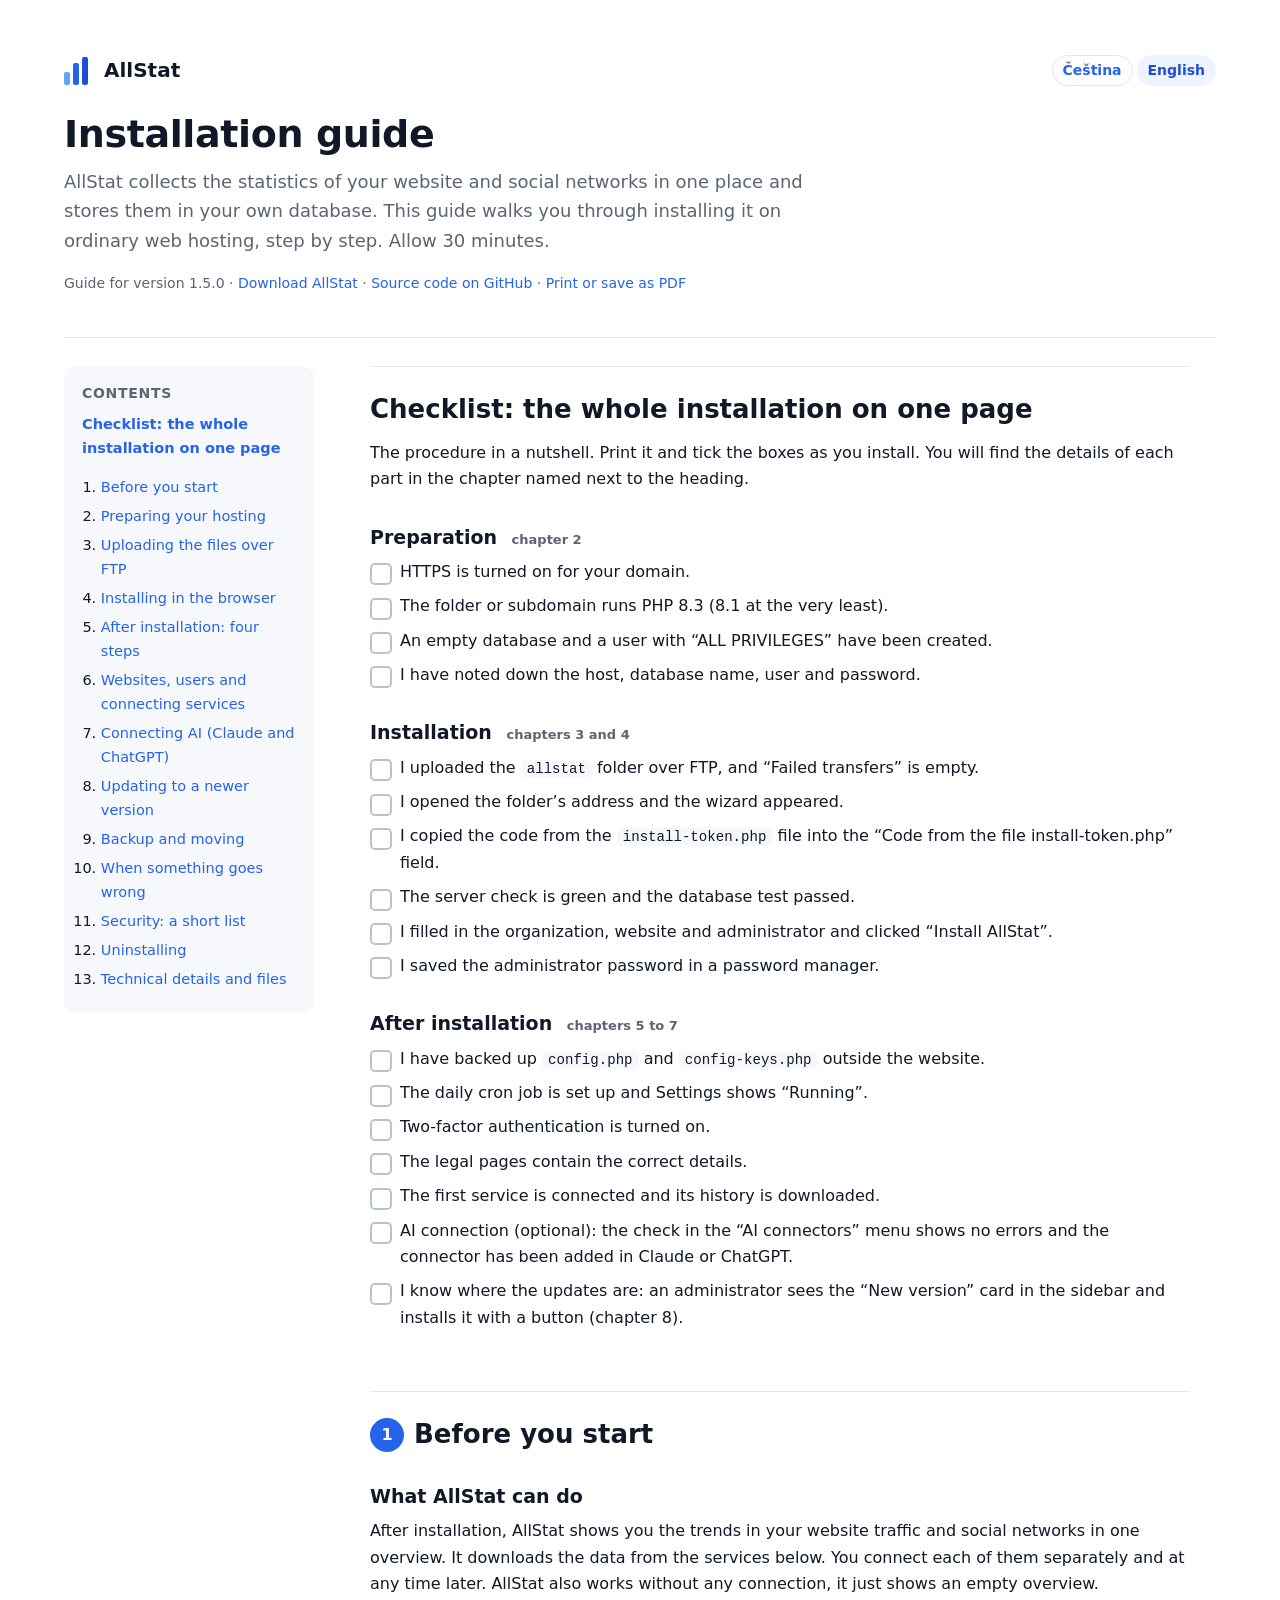
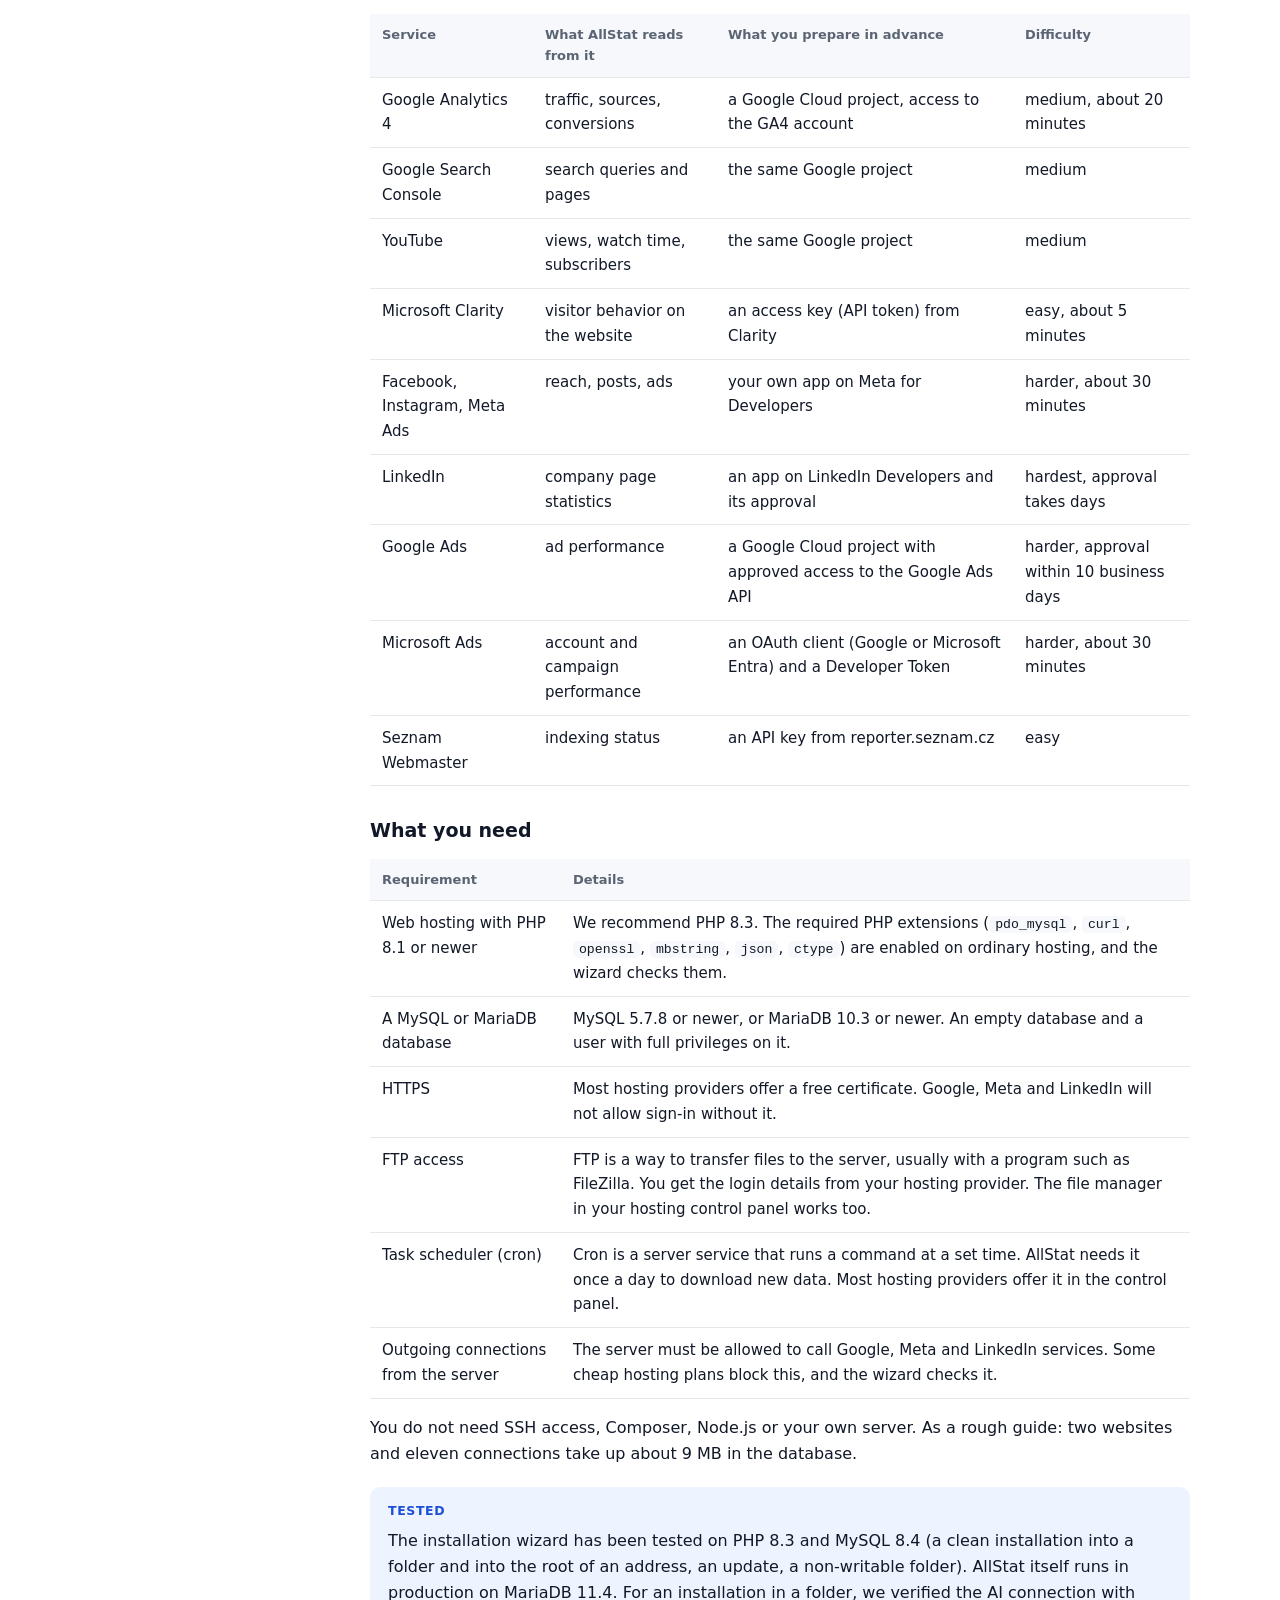
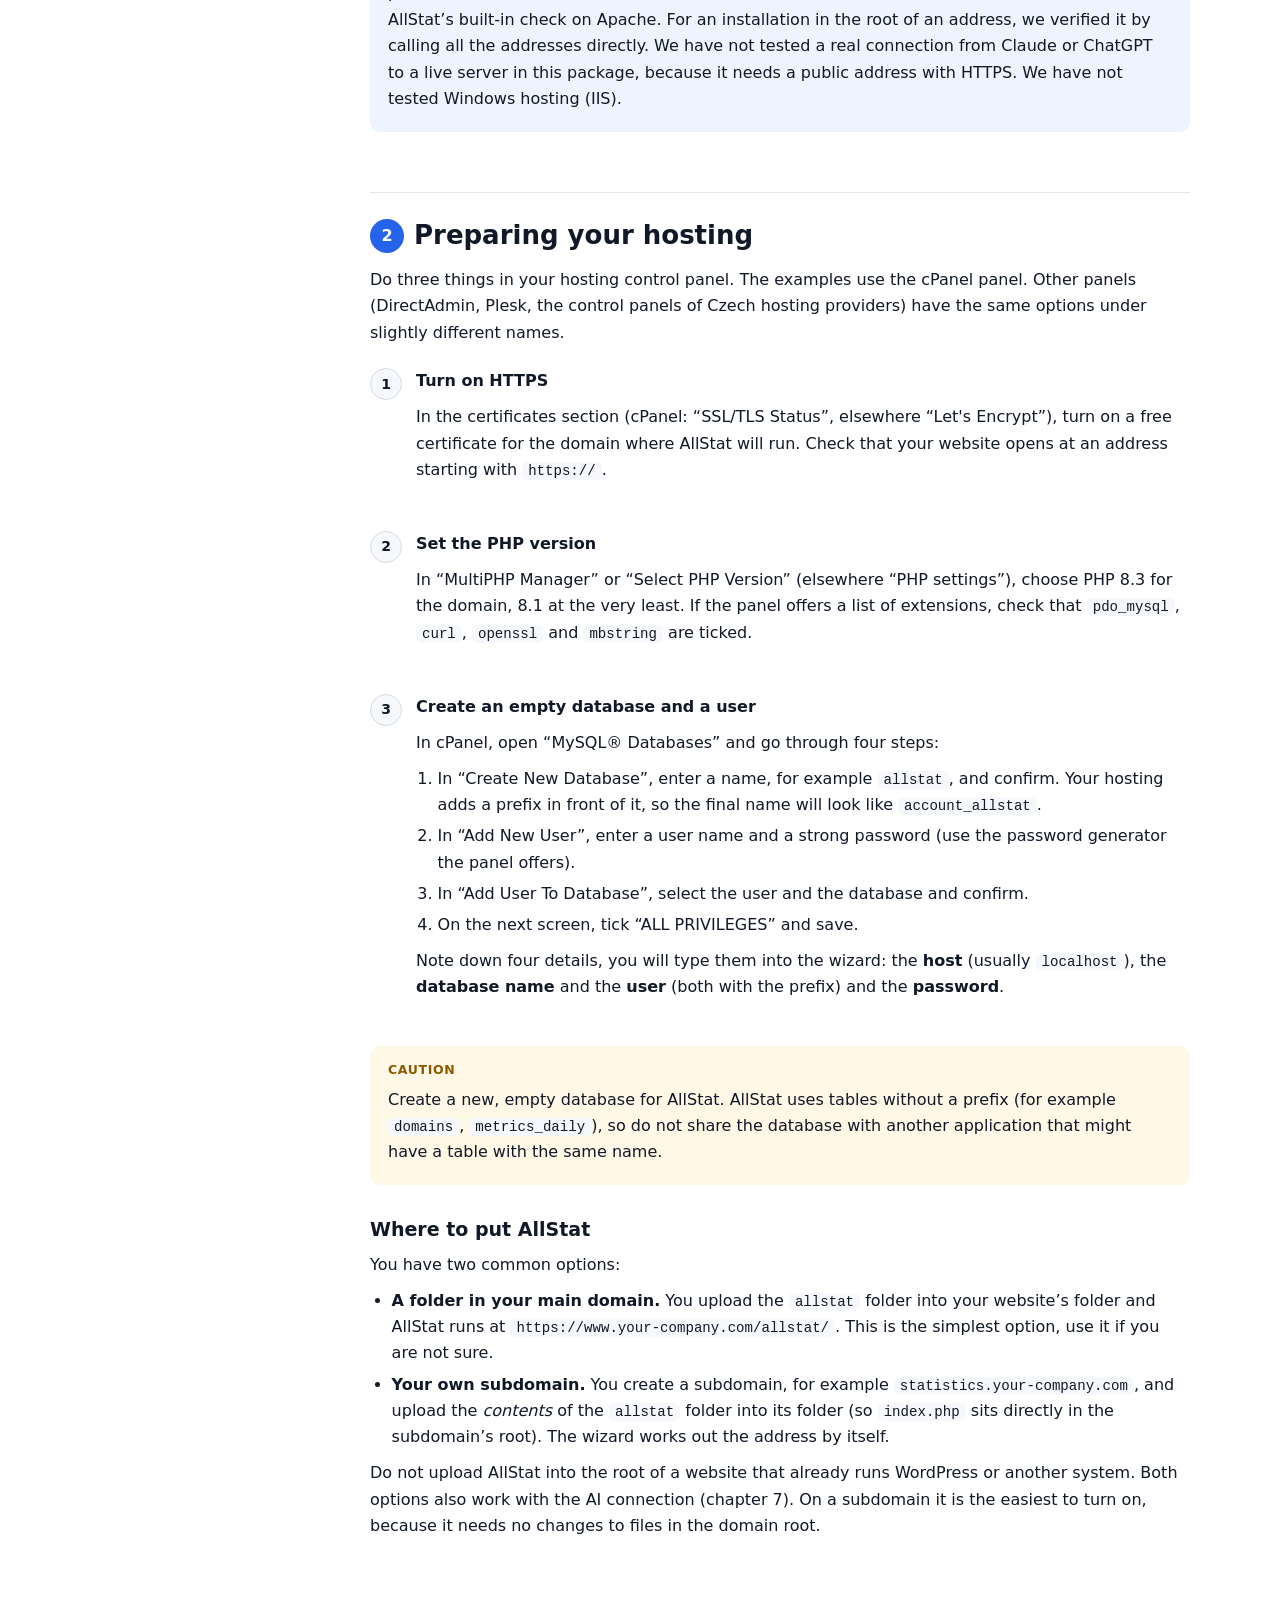
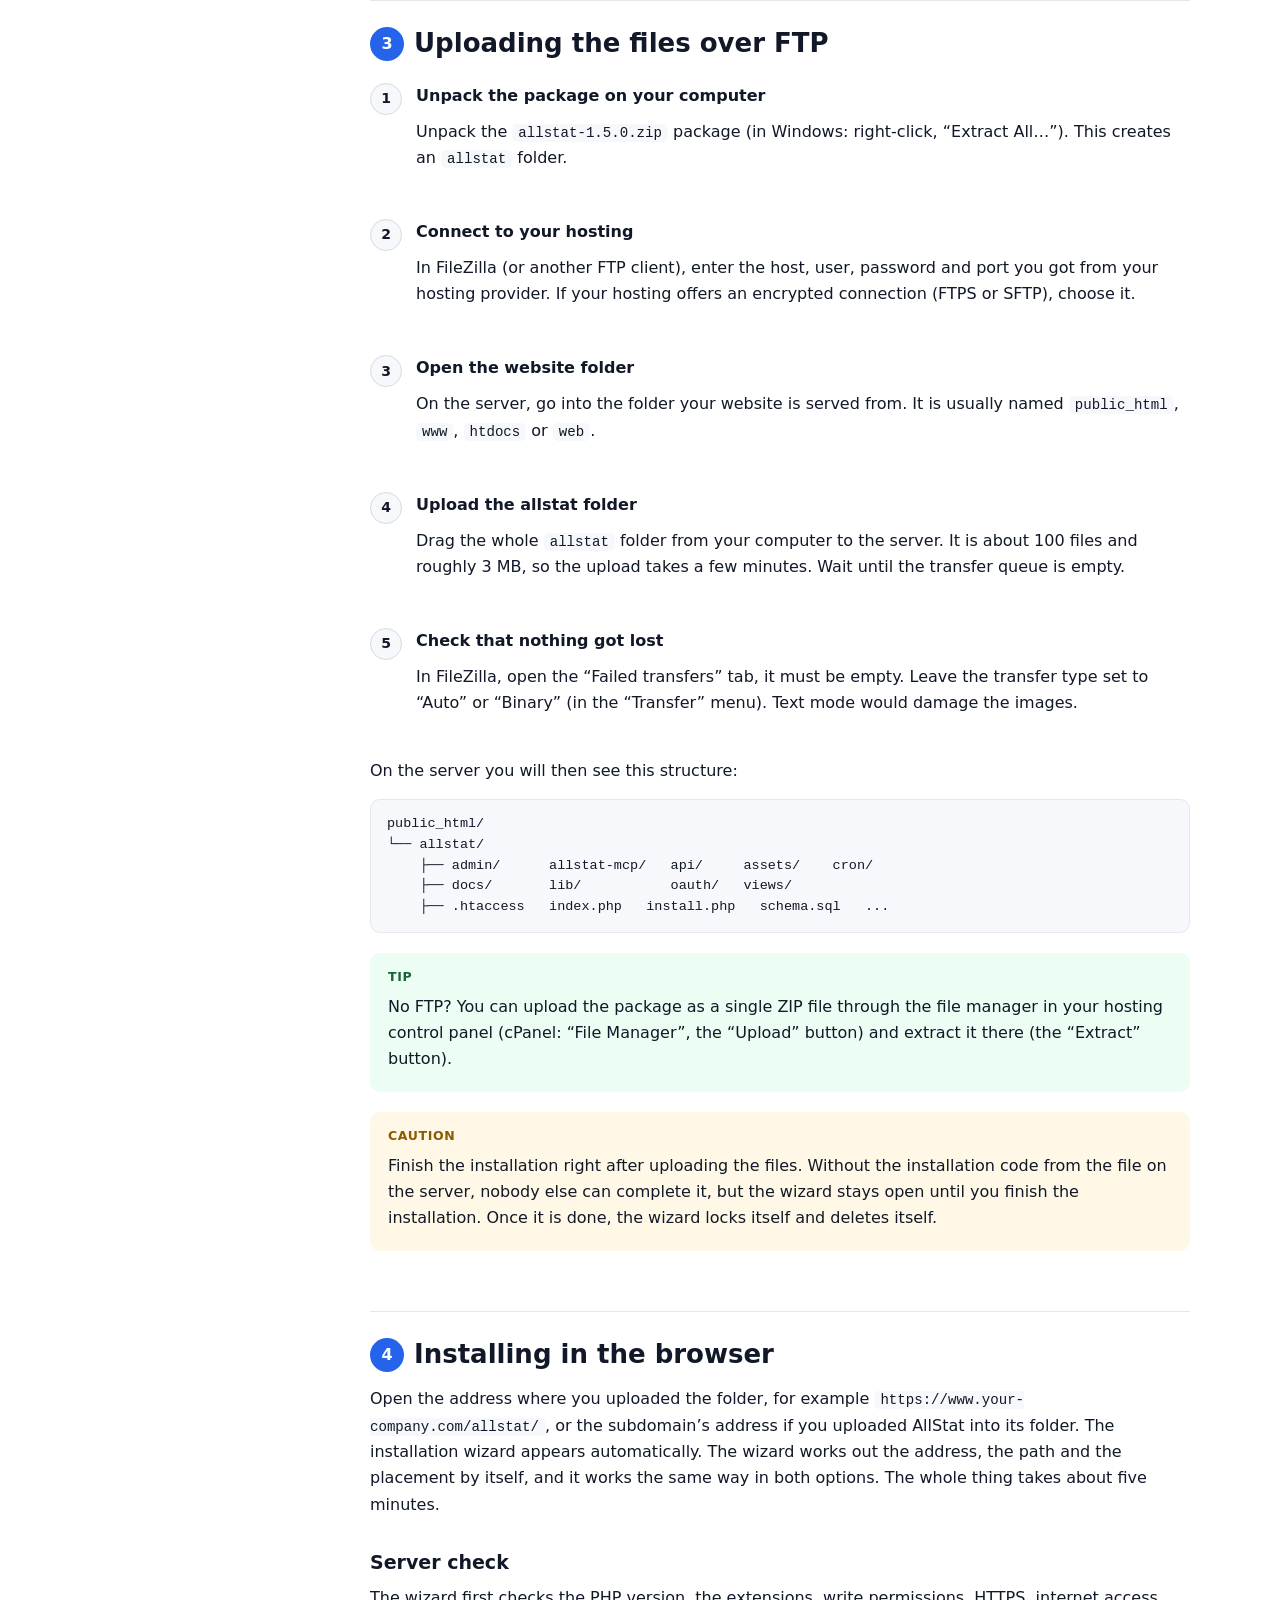
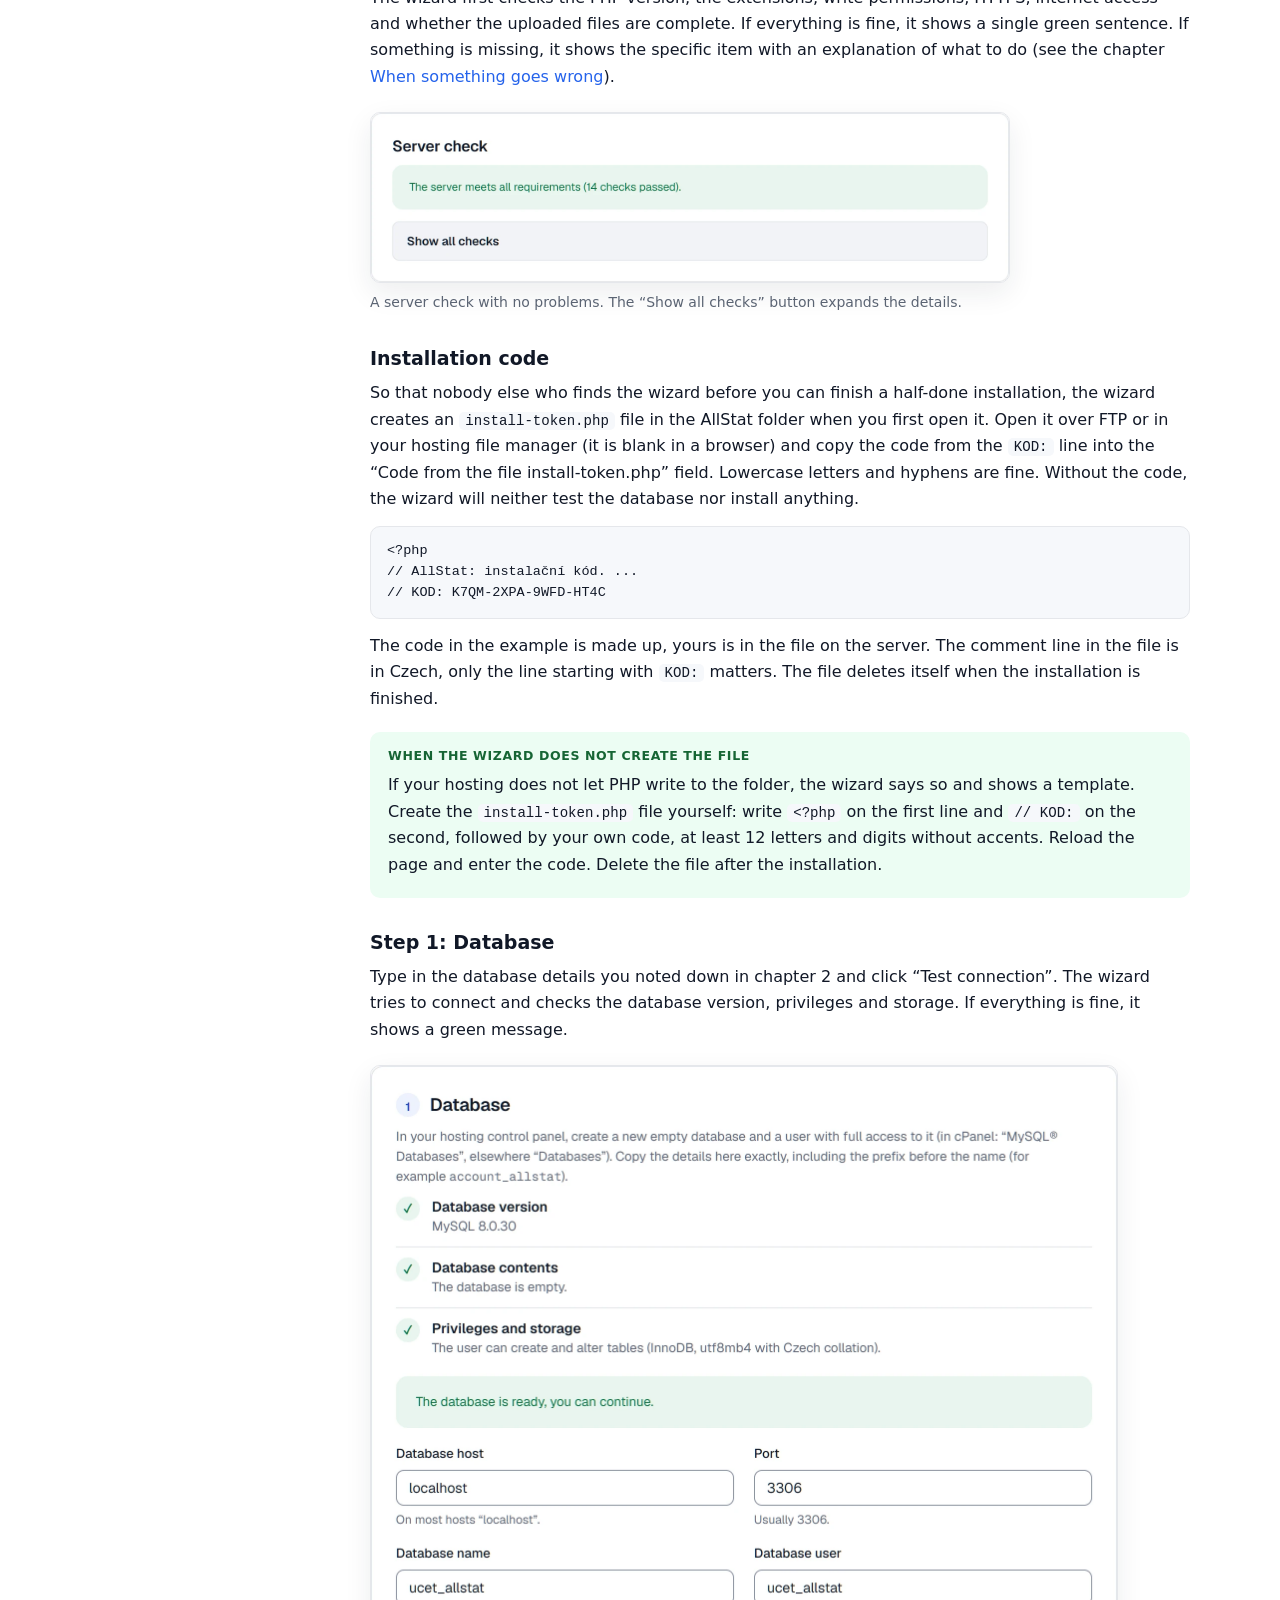
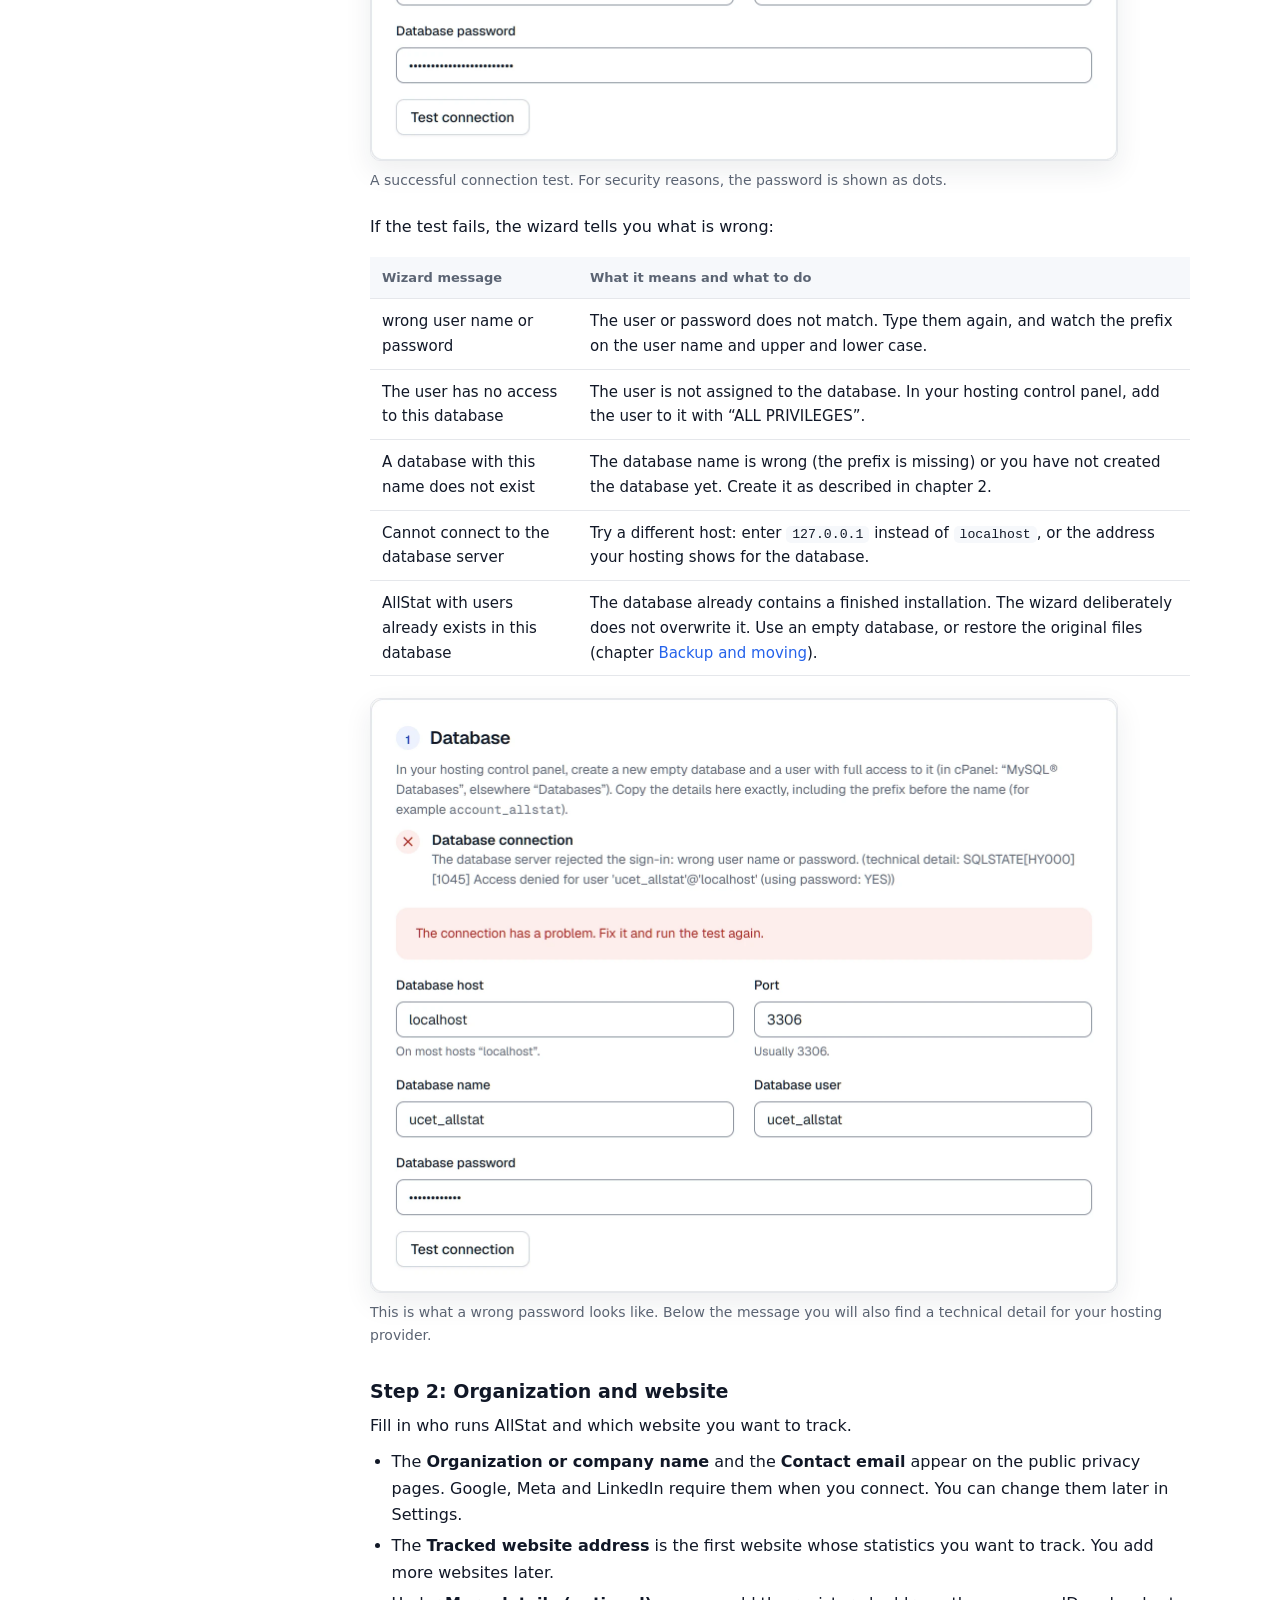
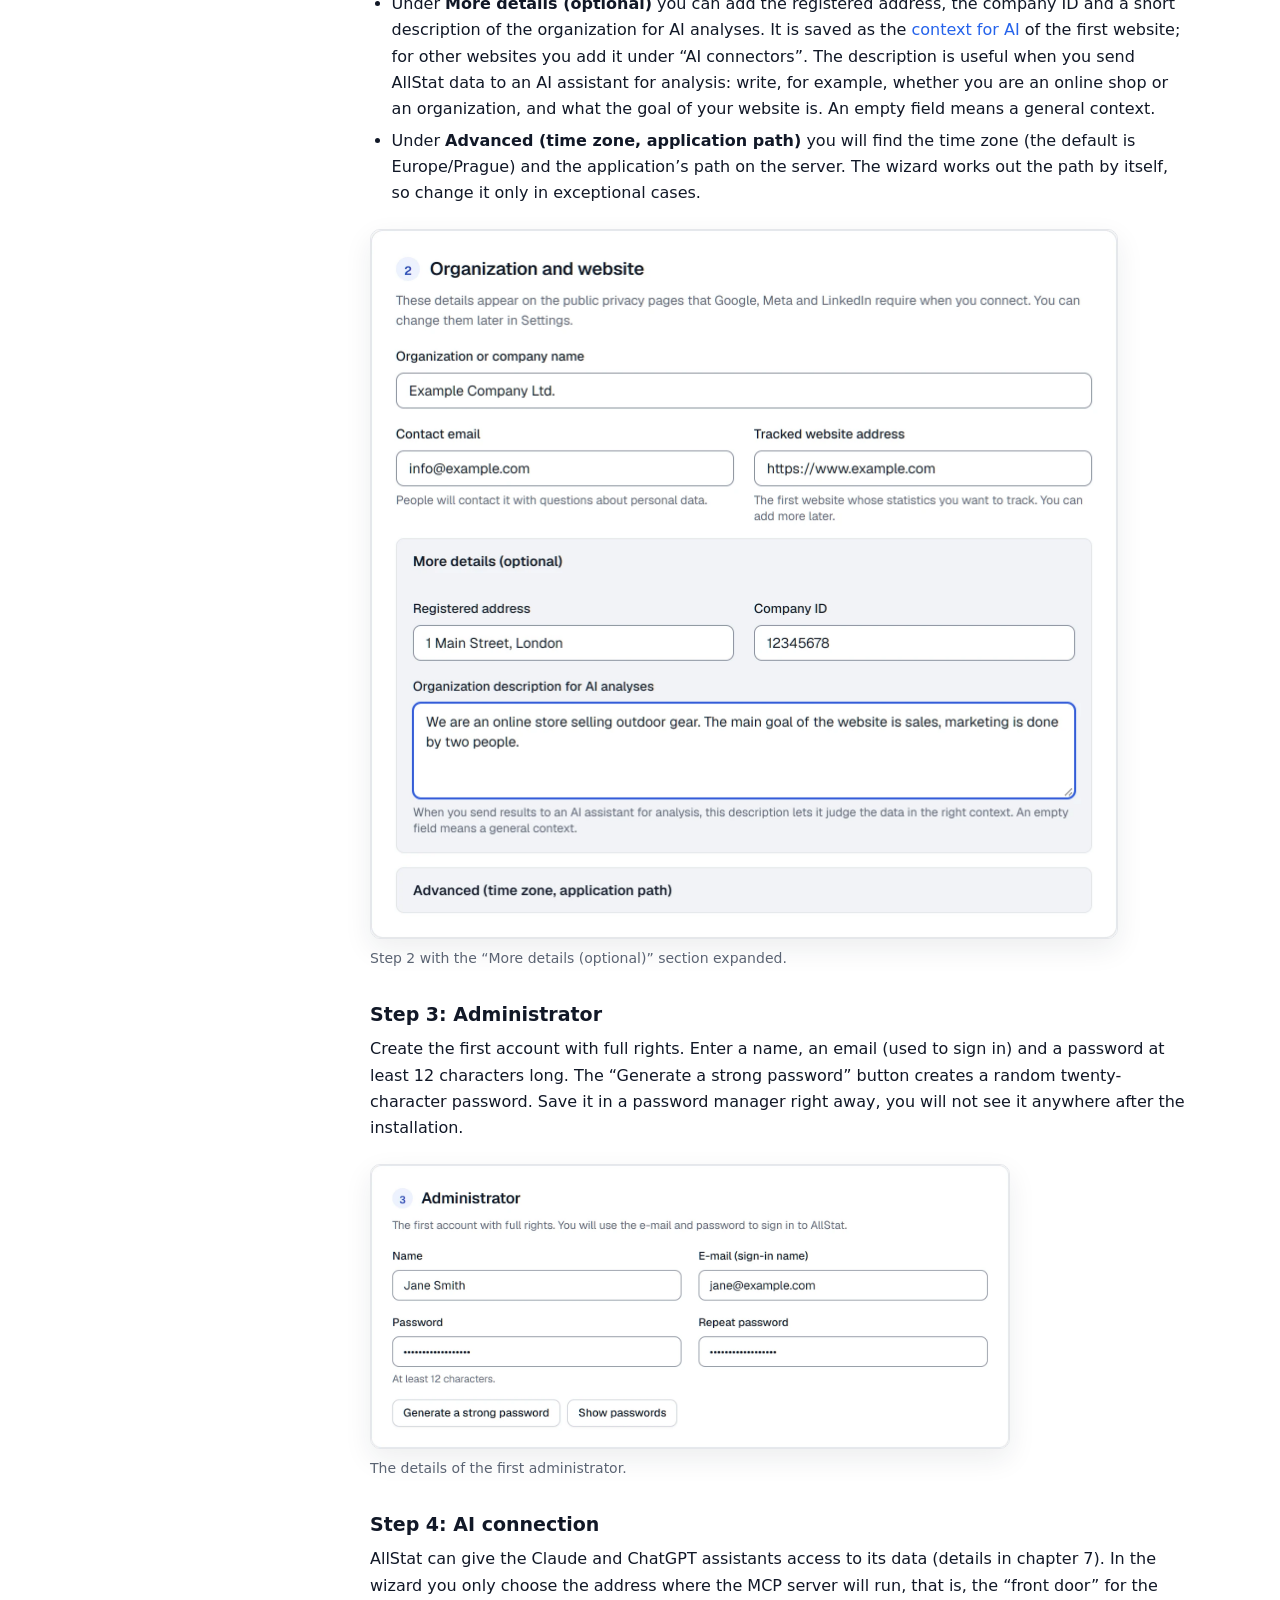
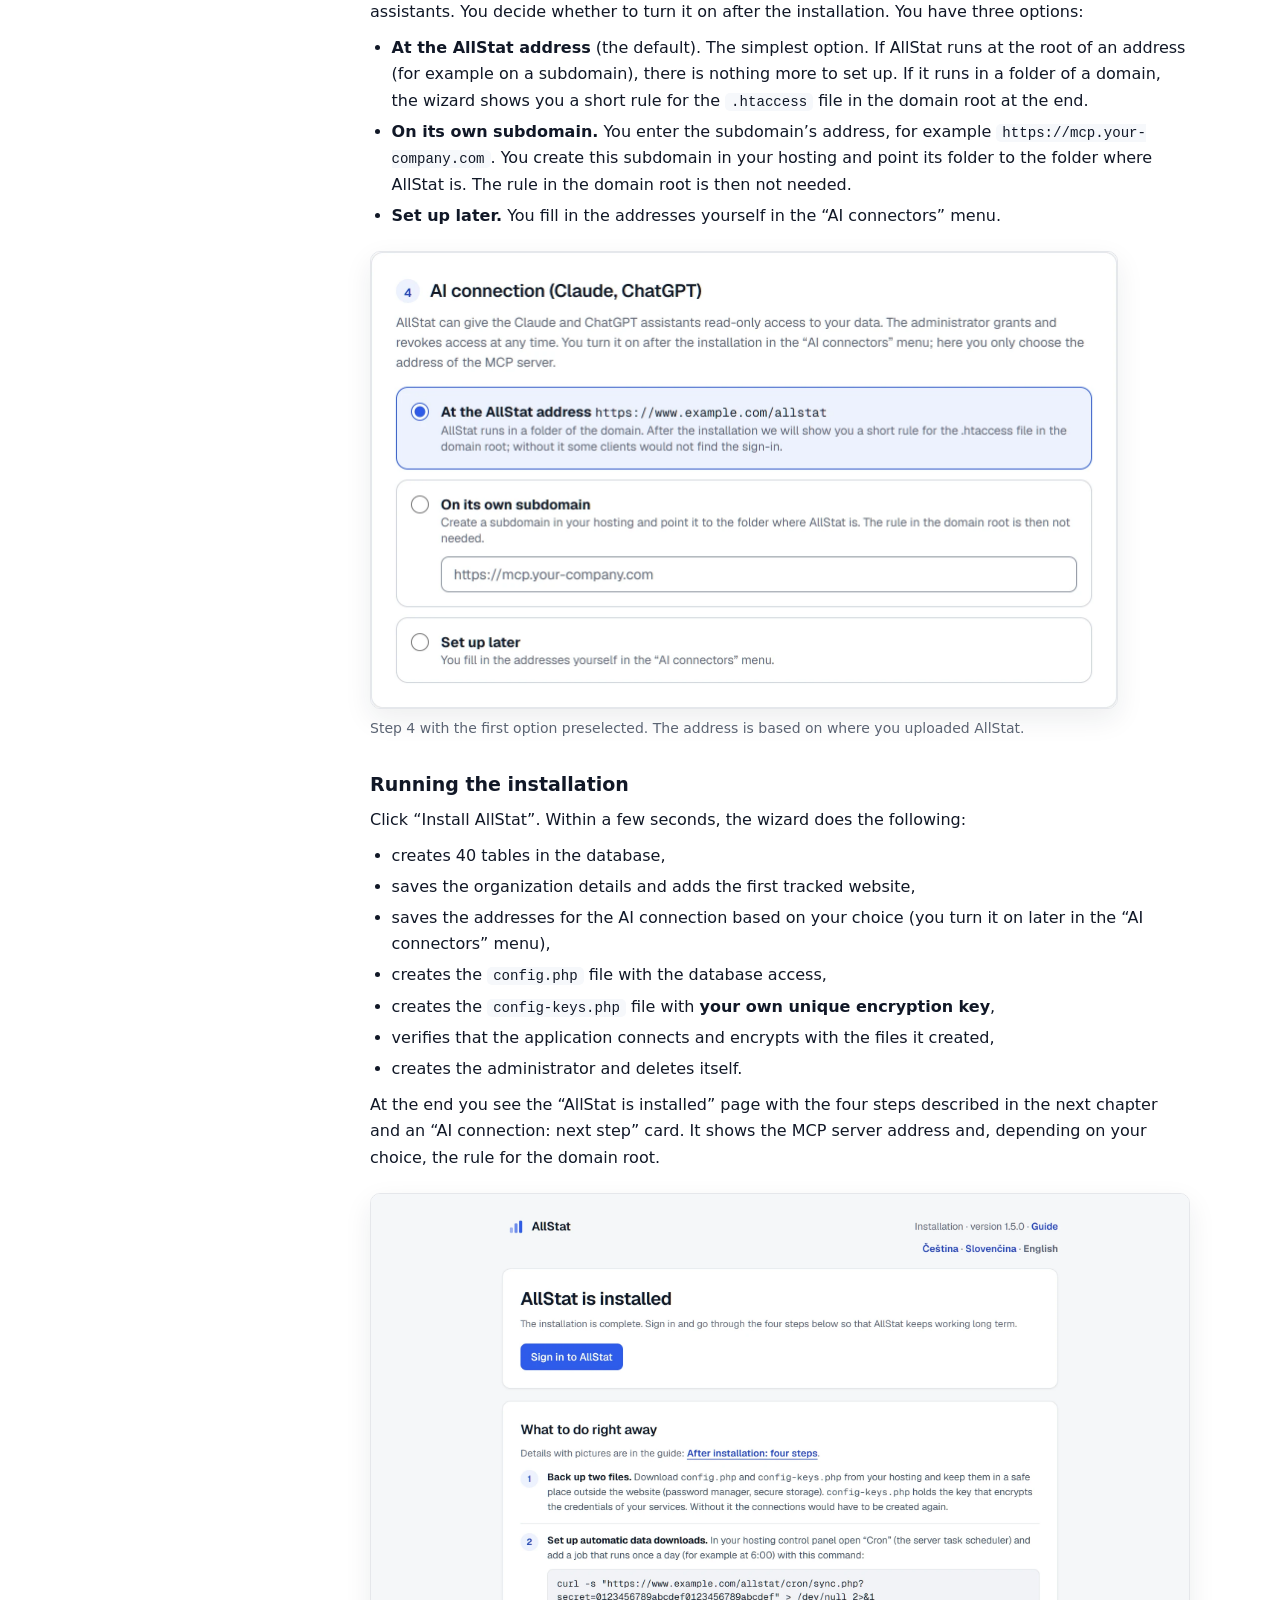
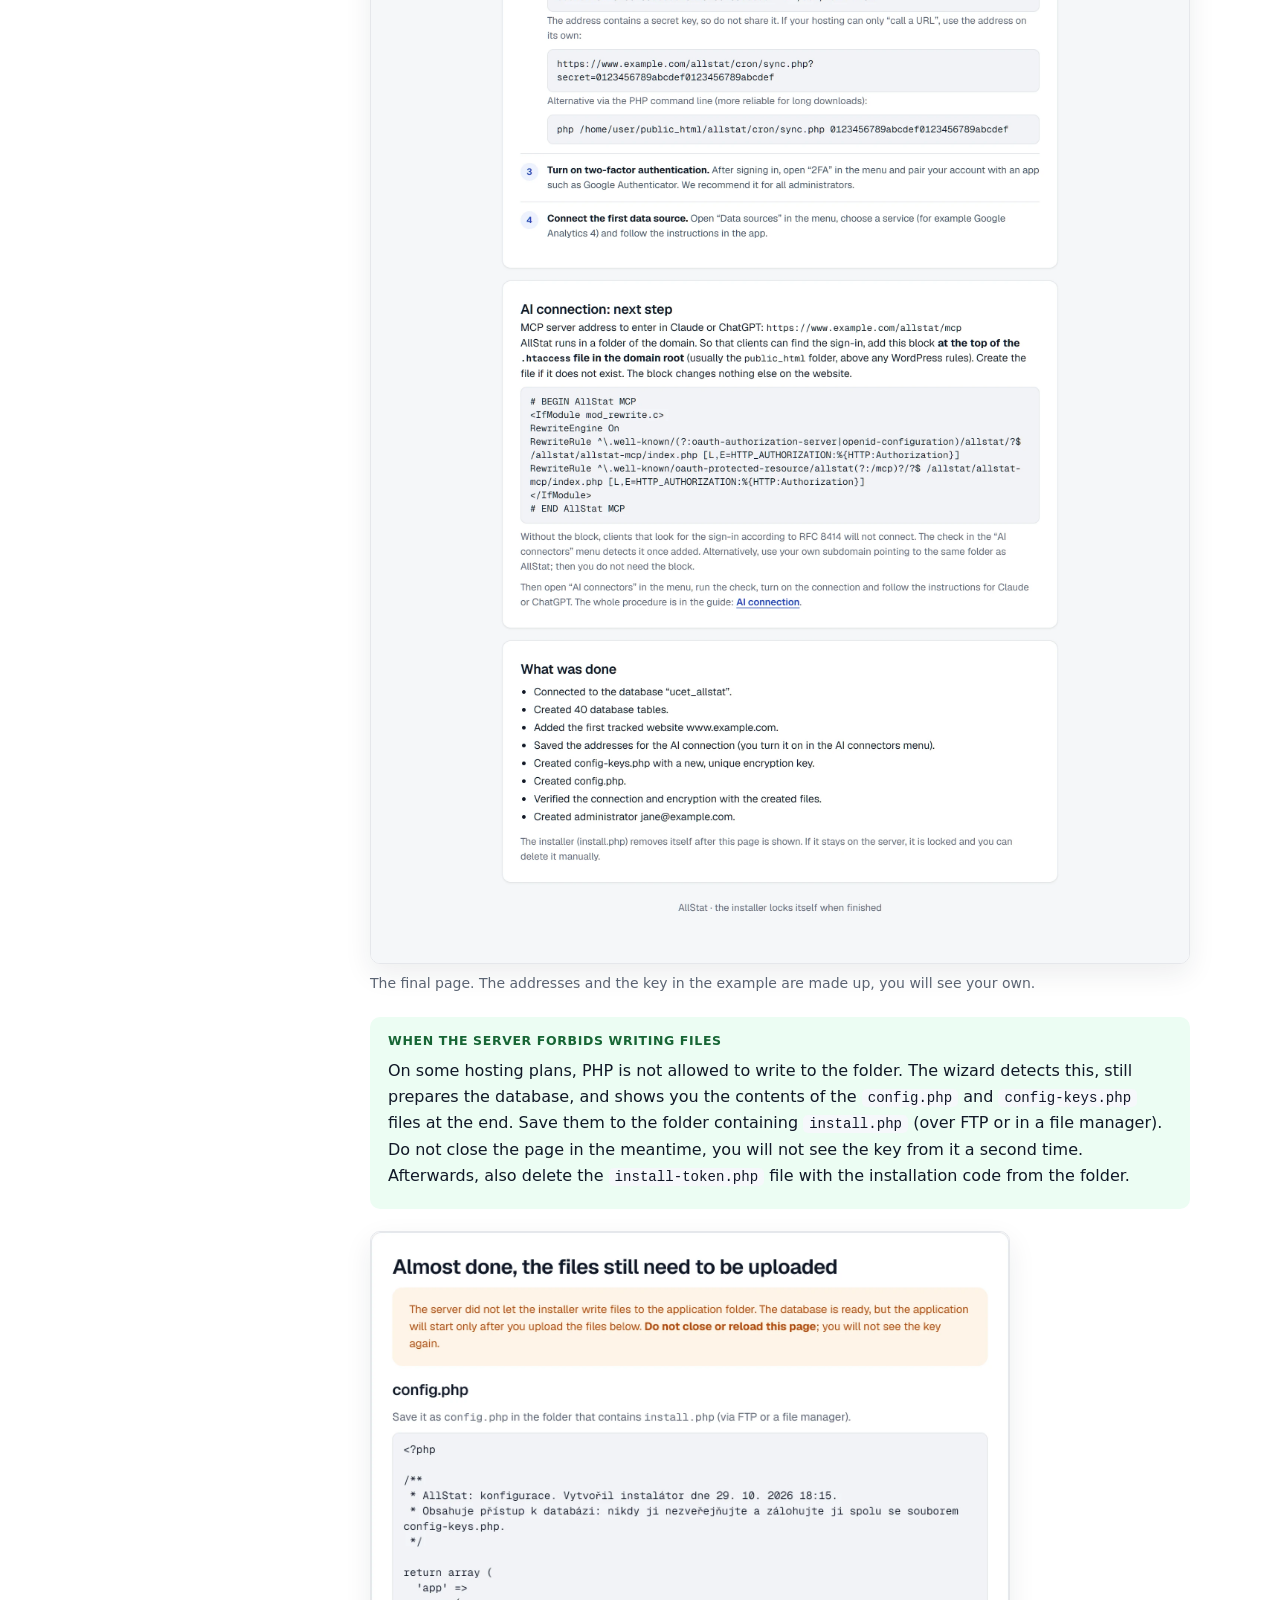
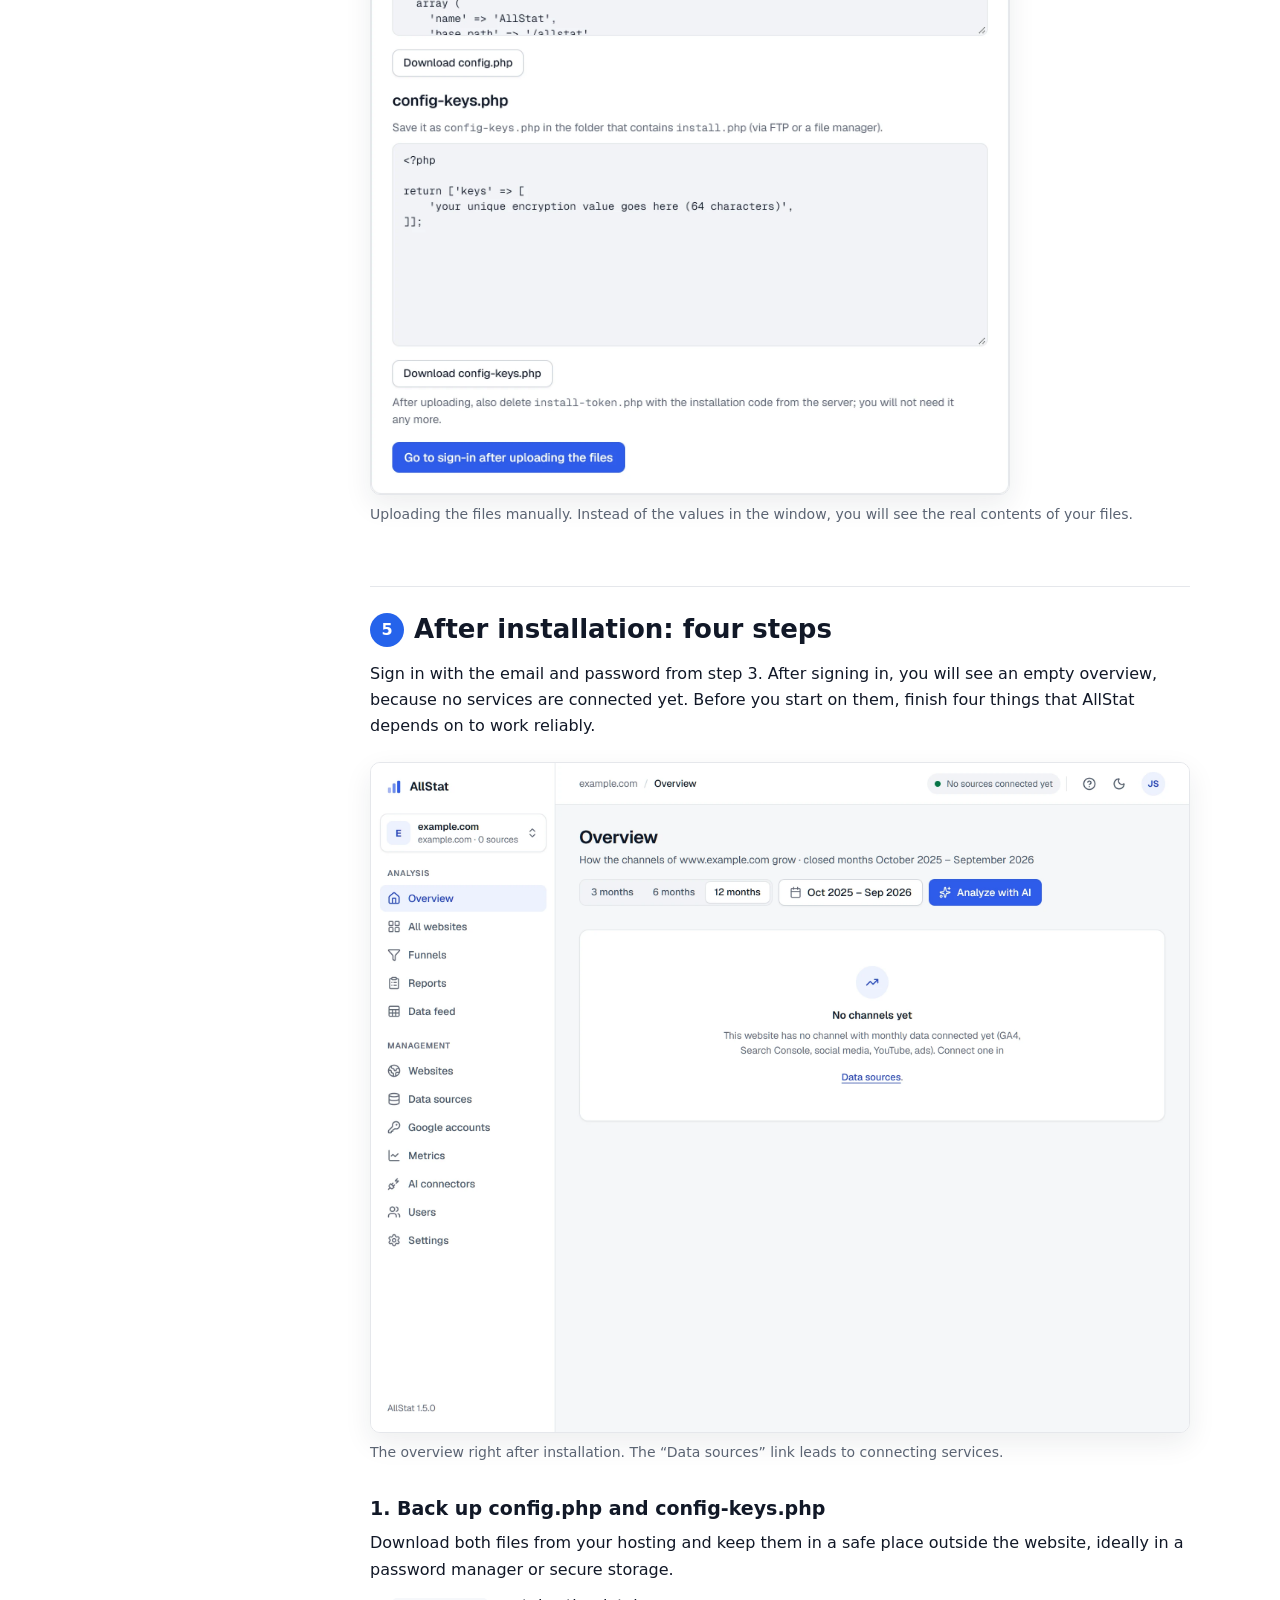
==== en/index.html @ a7ca896b "Nápověda 1.5.0: nové snímky obrazovky, Analyzovat s AI, Kontext pro AI u každého webu - Všech 22 sní" ====
<!doctype html>
<html lang="en">
<head>
<meta charset="utf-8">
<meta name="viewport" content="width=device-width, initial-scale=1">
<title>AllStat: installation guide</title>
<meta name="description" content="How to install AllStat on ordinary web hosting, connect your services, connect AI and update. Step by step, with screenshots.">
<link rel="canonical" href="https://ffscz.github.io/AllStat/en/">
<link rel="alternate" hreflang="cs" href="https://ffscz.github.io/AllStat/">
<link rel="alternate" hreflang="en" href="https://ffscz.github.io/AllStat/en/">
<link rel="alternate" hreflang="x-default" href="https://ffscz.github.io/AllStat/en/">
<meta property="og:title" content="AllStat: installation guide">
<meta property="og:description" content="Installing on web hosting, connecting services, connecting AI and updating, step by step.">
<meta property="og:type" content="website">
<meta property="og:url" content="https://ffscz.github.io/AllStat/en/">
<meta property="og:site_name" content="AllStat">
<meta property="og:locale" content="en_US">
<meta property="og:image" content="https://ffscz.github.io/AllStat/en/og.png">
<meta property="og:image:width" content="1280">
<meta property="og:image:height" content="640">
<meta property="og:image:alt" content="AllStat: website and social media statistics in one place, in your own database">
<meta name="twitter:card" content="summary_large_image">
<link rel="icon" href="data:image/svg+xml,%3Csvg xmlns='http://www.w3.org/2000/svg' viewBox='0 0 32 32'%3E%3Crect x='4' y='15' width='7' height='13' rx='2' fill='%2360a5fa'/%3E%3Crect x='13' y='8' width='7' height='20' rx='2' fill='%232563eb'/%3E%3Crect x='22' y='3' width='7' height='25' rx='2' fill='%231d4ed8'/%3E%3C/svg%3E">
<style>
:root{color-scheme:light;--text:#111827;--muted:#5b6473;--line:#e5e7eb;--soft:#f6f8fb;--blue:#2563eb;--blue-d:#1d4ed8;--blue-soft:#eef4ff;--ok:#166534;--ok-bg:#ecfdf3;--warn:#8a5a00;--warn-bg:#fff8e6;--err:#b42318;--err-bg:#fef3f2}
*{box-sizing:border-box}
html{-webkit-text-size-adjust:100%}
body{margin:0;background:#fff;color:var(--text);font:16px/1.65 "Segoe UI",system-ui,-apple-system,Roboto,Arial,sans-serif}
.page{max-width:840px;margin:0 auto;padding:36px 24px 90px}
a{color:var(--blue);text-decoration:none}a:hover{text-decoration:underline}
.cover{padding:18px 0 34px;border-bottom:1px solid var(--line);margin-bottom:28px}
.lang{margin-left:auto;display:flex;gap:4px;font-size:14px;font-weight:600}.lang a,.lang span{padding:3px 10px;border:1px solid var(--line);border-radius:999px}.lang span{background:var(--blue-soft);border-color:var(--blue-soft);color:var(--blue-d)}.lang a:hover{text-decoration:none;border-color:var(--blue)}
.brand{display:flex;align-items:center;gap:12px;font-weight:700;font-size:20px}
.bars{display:inline-flex;align-items:flex-end;gap:3px;width:28px;height:28px}
.bars i{display:block;width:6px;border-radius:2px;background:#2563eb}.bars i:nth-child(1){height:13px;background:#60a5fa}.bars i:nth-child(2){height:22px}.bars i:nth-child(3){height:28px;background:#1d4ed8}
h1{font-size:38px;line-height:1.15;margin:26px 0 10px;letter-spacing:-.01em}
.lead{font-size:18px;color:var(--muted);max-width:44em;margin:0}
.meta{margin-top:16px;color:var(--muted);font-size:14px}
h2{font-size:26px;line-height:1.25;margin:60px 0 14px;padding-top:26px;border-top:1px solid var(--line);scroll-margin-top:16px}
h2 .n{display:inline-grid;place-items:center;min-width:34px;height:34px;padding:0 6px;border-radius:17px;background:var(--blue);color:#fff;font-size:16px;font-weight:700;margin-right:10px;vertical-align:3px}
h3{font-size:19px;line-height:1.3;margin:32px 0 8px}
h3[id],h4[id]{scroll-margin-top:16px}
h4{font-size:16px;margin:22px 0 4px}
p{margin:.6em 0}
ul,ol{padding-left:1.35em;margin:.6em 0}li{margin:.3em 0}
.toc{background:var(--soft);border-radius:12px;padding:18px 22px;margin:0 0 8px}
.toc h2{all:unset;display:block;font-size:14px;font-weight:700;letter-spacing:.05em;text-transform:uppercase;color:var(--muted);margin-bottom:8px}
.toc-first{margin:0 0 10px;font-weight:600}
.toc ol{columns:2;column-gap:32px;margin:0;padding-left:1.3em}.toc li{break-inside:avoid;margin:.25em 0}
.callout{border-radius:10px;padding:14px 18px;margin:20px 0;break-inside:avoid}
.callout .label{display:block;font-size:12.5px;font-weight:700;letter-spacing:.05em;text-transform:uppercase;margin-bottom:3px}
.callout p{margin:.35em 0}
.tip{background:var(--ok-bg)}.tip .label{color:var(--ok)}
.warn{background:var(--warn-bg)}.warn .label{color:var(--warn)}
.info{background:var(--blue-soft)}.info .label{color:var(--blue-d)}
.err{background:var(--err-bg)}.err .label{color:var(--err)}
ol.steps{list-style:none;padding:0;margin:16px 0;counter-reset:s}
ol.steps>li{counter-increment:s;position:relative;padding:0 0 16px 46px;margin:0}
ol.steps>li::before{content:counter(s);position:absolute;left:0;top:0;width:30px;height:30px;border-radius:50%;background:var(--soft);border:1px solid #d5dbe5;display:grid;place-items:center;font-weight:700;font-size:14px}
ol.steps>li>p:first-child{margin-top:0}
table{border-collapse:collapse;width:100%;margin:16px 0;font-size:15px;break-inside:auto}
th,td{padding:10px 12px;text-align:left;vertical-align:top;border-bottom:1px solid var(--line)}
th{background:var(--soft);color:var(--muted);font-size:13px;font-weight:700}
tr{break-inside:avoid}
figure{margin:22px 0;break-inside:avoid}
figure img{display:block;max-width:100%;height:auto;border:1px solid var(--line);border-radius:10px;box-shadow:0 10px 28px rgba(31,41,55,.08)}
figure.narrow img{max-width:min(640px,100%)}
figcaption{font-size:14px;color:var(--muted);margin-top:8px}
code{font-family:ui-monospace,SFMono-Regular,Menlo,Consolas,monospace;font-size:.88em;background:var(--soft);padding:1px 6px;border-radius:5px;word-break:break-word}
pre{background:var(--soft);border:1px solid var(--line);border-radius:10px;padding:14px 16px;overflow:auto;font-size:13.5px;line-height:1.55;margin:14px 0;break-inside:avoid}
pre code{background:none;padding:0;font-size:inherit}
.faq h3{margin-top:26px}
.faq h3+p{margin-top:.2em}
.small{font-size:14px;color:var(--muted)}
.check li{list-style:none;position:relative;padding-left:30px;margin:.5em 0}
.check{padding-left:0}
.check li::before{content:"";position:absolute;left:0;top:.28em;width:18px;height:18px;border:2px solid #b8c2d2;border-radius:5px;background:#fff}
.karta h3 .ref{font-size:13px;font-weight:600;color:var(--muted);margin-left:8px;white-space:nowrap}
figure a.zoom{display:block;cursor:zoom-in}
.print-btn{font:inherit;color:var(--blue);background:none;border:0;padding:0;cursor:pointer}.print-btn:hover{text-decoration:underline}
.toc a[aria-current]{color:var(--blue-d);font-weight:700}
@media (min-width:1200px){
  .page{max-width:1200px;display:grid;grid-template-columns:250px minmax(0,1fr);column-gap:56px;align-items:start}
  .cover,footer{grid-column:1/-1}
  .toc{grid-column:1;position:sticky;top:20px;max-height:calc(100vh - 40px);overflow:auto;margin:0;padding:16px 18px;font-size:14.5px}
  .toc ol{columns:1}.toc li{margin:.35em 0}
  main.content{grid-column:2;max-width:820px;min-width:0}
  main.content>.karta>h2:first-child,main.content>h2:first-child{margin-top:0}
}
footer{margin-top:64px;padding-top:16px;border-top:1px solid var(--line);color:var(--muted);font-size:13px}
@media (max-width:640px){h1{font-size:30px}.toc ol{columns:1}h2{font-size:22px}table{display:block;overflow-x:auto;-webkit-overflow-scrolling:touch}}
@media print{
  @page{size:A4;margin:16mm 15mm 18mm}
  html{font-size:13.2px}body{font-size:13.2px;line-height:1.55}
  .page{max-width:none;padding:0}
  h2{break-after:avoid;margin-top:34px;padding-top:16px}h2.pb{break-before:page;margin-top:0;border-top:0;padding-top:0}
  h3,h4{break-after:avoid}
  a{color:var(--text)}
  .cover{padding-top:0}
  figure img{box-shadow:none}
  pre{white-space:pre-wrap;overflow-wrap:anywhere;overflow:visible}
  .toc{break-inside:avoid}
  .page{display:block}.toc{position:static;max-height:none;overflow:visible}.no-print{display:none}.meta a::after{content:" (" attr(href) ")"}
  .karta{break-before:page;break-after:page}.karta h2{margin-top:0;border-top:0;padding-top:0}
  .karta h3 .ref{color:var(--muted)}
  footer{margin-top:30px}
}
</style>
</head>
<body>
<div class="page">

<header class="cover">
  <div class="brand"><span class="bars" aria-hidden="true"><i></i><i></i><i></i></span> AllStat<nav class="lang no-print" aria-label="Language"><a href="../" hreflang="cs" lang="cs">Čeština</a><span aria-current="page" lang="en">English</span></nav></div>
  <h1>Installation guide</h1>
  <p class="lead">AllStat collects the statistics of your website and social networks in one place and stores them in your own database. This guide walks you through installing it on ordinary web hosting, step by step. Allow 30 minutes.</p>
  <p class="meta">Guide for version 1.5.0 · <a href="https://github.com/ffscz/AllStat/releases/latest">Download AllStat</a> · <a href="https://github.com/ffscz/AllStat">Source code on GitHub</a><span class="no-print"> · <button type="button" class="print-btn" data-print>Print or save as PDF</button></span></p>
</header>

<nav class="toc" aria-label="Contents">
  <h2>Contents</h2>
  <p class="toc-first"><a href="#karta">Checklist: the whole installation on one page</a></p>
  <ol>
    <li><a href="#pred-zacatkem">Before you start</a></li>
    <li><a href="#hosting">Preparing your hosting</a></li>
    <li><a href="#ftp">Uploading the files over FTP</a></li>
    <li><a href="#pruvodce">Installing in the browser</a></li>
    <li><a href="#po-instalaci">After installation: four steps</a></li>
    <li><a href="#napojeni">Websites, users and connecting services</a></li>
    <li><a href="#ai">Connecting AI (Claude and ChatGPT)</a></li>
    <li><a href="#aktualizace">Updating to a newer version</a></li>
    <li><a href="#zaloha">Backup and moving</a></li>
    <li><a href="#problemy">When something goes wrong</a></li>
    <li><a href="#bezpecnost">Security: a short list</a></li>
    <li><a href="#odinstalace">Uninstalling</a></li>
    <li><a href="#technicke">Technical details and files</a></li>
  </ol>
</nav>

<main class="content">
<section class="karta" id="karta">
<h2>Checklist: the whole installation on one page</h2>
<p>The procedure in a nutshell. Print it and tick the boxes as you install. You will find the details of each part in the chapter named next to the heading.</p>
<h3>Preparation <a class="ref" href="#hosting">chapter 2</a></h3>
<ul class="check">
  <li>HTTPS is turned on for your domain.</li>
  <li>The folder or subdomain runs PHP 8.3 (8.1 at the very least).</li>
  <li>An empty database and a user with “ALL PRIVILEGES” have been created.</li>
  <li>I have noted down the host, database name, user and password.</li>
</ul>
<h3>Installation <a class="ref" href="#ftp">chapters 3 and 4</a></h3>
<ul class="check">
  <li>I uploaded the <code>allstat</code> folder over FTP, and “Failed transfers” is empty.</li>
  <li>I opened the folder’s address and the wizard appeared.</li>
  <li>I copied the code from the <code>install-token.php</code> file into the “Code from the file install-token.php” field.</li>
  <li>The server check is green and the database test passed.</li>
  <li>I filled in the organization, website and administrator and clicked “Install AllStat”.</li>
  <li>I saved the administrator password in a password manager.</li>
</ul>
<h3>After installation <a class="ref" href="#po-instalaci">chapters 5 to 7</a></h3>
<ul class="check">
  <li>I have backed up <code>config.php</code> and <code>config-keys.php</code> outside the website.</li>
  <li>The daily cron job is set up and Settings shows “Running”.</li>
  <li>Two-factor authentication is turned on.</li>
  <li>The legal pages contain the correct details.</li>
  <li>The first service is connected and its history is downloaded.</li>
  <li>AI connection (optional): the check in the “AI connectors” menu shows no errors and the connector has been added in Claude or ChatGPT.</li>
  <li>I know where the updates are: an administrator sees the “New version” card in the sidebar and installs it with a button (chapter 8).</li>
</ul>
</section>


<h2 id="pred-zacatkem"><span class="n">1</span>Before you start</h2>

<h3>What AllStat can do</h3>
<p>After installation, AllStat shows you the trends in your website traffic and social networks in one overview. It downloads the data from the services below. You connect each of them separately and at any time later. AllStat also works without any connection, it just shows an empty overview.</p>

<table>
  <thead><tr><th>Service</th><th>What AllStat reads from it</th><th>What you prepare in advance</th><th>Difficulty</th></tr></thead>
  <tbody>
    <tr><td>Google Analytics 4</td><td>traffic, sources, conversions</td><td>a Google Cloud project, access to the GA4 account</td><td>medium, about 20 minutes</td></tr>
    <tr><td>Google Search Console</td><td>search queries and pages</td><td>the same Google project</td><td>medium</td></tr>
    <tr><td>YouTube</td><td>views, watch time, subscribers</td><td>the same Google project</td><td>medium</td></tr>
    <tr><td>Microsoft Clarity</td><td>visitor behavior on the website</td><td>an access key (API token) from Clarity</td><td>easy, about 5 minutes</td></tr>
    <tr><td>Facebook, Instagram, Meta Ads</td><td>reach, posts, ads</td><td>your own app on Meta for Developers</td><td>harder, about 30 minutes</td></tr>
    <tr><td>LinkedIn</td><td>company page statistics</td><td>an app on LinkedIn Developers and its approval</td><td>hardest, approval takes days</td></tr>
    <tr><td>Google Ads</td><td>ad performance</td><td>a Google Cloud project with approved access to the Google Ads API</td><td>harder, approval within 10 business days</td></tr>
    <tr><td>Microsoft Ads</td><td>account and campaign performance</td><td>an OAuth client (Google or Microsoft Entra) and a Developer Token</td><td>harder, about 30 minutes</td></tr>
    <tr><td>Seznam Webmaster</td><td>indexing status</td><td>an API key from reporter.seznam.cz</td><td>easy</td></tr>
  </tbody>
</table>

<h3>What you need</h3>
<table>
  <thead><tr><th>Requirement</th><th>Details</th></tr></thead>
  <tbody>
    <tr><td>Web hosting with PHP 8.1 or newer</td><td>We recommend PHP 8.3. The required PHP extensions (<code>pdo_mysql</code>, <code>curl</code>, <code>openssl</code>, <code>mbstring</code>, <code>json</code>, <code>ctype</code>) are enabled on ordinary hosting, and the wizard checks them.</td></tr>
    <tr><td>A MySQL or MariaDB database</td><td>MySQL 5.7.8 or newer, or MariaDB 10.3 or newer. An empty database and a user with full privileges on it.</td></tr>
    <tr><td>HTTPS</td><td>Most hosting providers offer a free certificate. Google, Meta and LinkedIn will not allow sign-in without it.</td></tr>
    <tr><td>FTP access</td><td>FTP is a way to transfer files to the server, usually with a program such as FileZilla. You get the login details from your hosting provider. The file manager in your hosting control panel works too.</td></tr>
    <tr><td>Task scheduler (cron)</td><td>Cron is a server service that runs a command at a set time. AllStat needs it once a day to download new data. Most hosting providers offer it in the control panel.</td></tr>
    <tr><td>Outgoing connections from the server</td><td>The server must be allowed to call Google, Meta and LinkedIn services. Some cheap hosting plans block this, and the wizard checks it.</td></tr>
  </tbody>
</table>
<p>You do not need SSH access, Composer, Node.js or your own server. As a rough guide: two websites and eleven connections take up about 9 MB in the database.</p>

<div class="info callout"><span class="label">Tested</span>
<p>The installation wizard has been tested on PHP 8.3 and MySQL 8.4 (a clean installation into a folder and into the root of an address, an update, a non-writable folder). AllStat itself runs in production on MariaDB 11.4. For an installation in a folder, we verified the AI connection with AllStat’s built-in check on Apache. For an installation in the root of an address, we verified it by calling all the addresses directly. We have not tested a real connection from Claude or ChatGPT to a live server in this package, because it needs a public address with HTTPS. We have not tested Windows hosting (IIS).</p></div>


<h2 id="hosting"><span class="n">2</span>Preparing your hosting</h2>
<p>Do three things in your hosting control panel. The examples use the cPanel panel. Other panels (DirectAdmin, Plesk, the control panels of Czech hosting providers) have the same options under slightly different names.</p>

<ol class="steps">
  <li><h4>Turn on HTTPS</h4>
    <p>In the certificates section (cPanel: “SSL/TLS Status”, elsewhere “Let's Encrypt”), turn on a free certificate for the domain where AllStat will run. Check that your website opens at an address starting with <code>https://</code>.</p></li>
  <li><h4>Set the PHP version</h4>
    <p>In “MultiPHP Manager” or “Select PHP Version” (elsewhere “PHP settings”), choose PHP 8.3 for the domain, 8.1 at the very least. If the panel offers a list of extensions, check that <code>pdo_mysql</code>, <code>curl</code>, <code>openssl</code> and <code>mbstring</code> are ticked.</p></li>
  <li><h4>Create an empty database and a user</h4>
    <p>In cPanel, open “MySQL® Databases” and go through four steps:</p>
    <ol>
      <li>In “Create New Database”, enter a name, for example <code>allstat</code>, and confirm. Your hosting adds a prefix in front of it, so the final name will look like <code>account_allstat</code>.</li>
      <li>In “Add New User”, enter a user name and a strong password (use the password generator the panel offers).</li>
      <li>In “Add User To Database”, select the user and the database and confirm.</li>
      <li>On the next screen, tick “ALL PRIVILEGES” and save.</li>
    </ol>
    <p>Note down four details, you will type them into the wizard: the <strong>host</strong> (usually <code>localhost</code>), the <strong>database name</strong> and the <strong>user</strong> (both with the prefix) and the <strong>password</strong>.</p></li>
</ol>

<div class="warn callout"><span class="label">Caution</span>
<p>Create a new, empty database for AllStat. AllStat uses tables without a prefix (for example <code>domains</code>, <code>metrics_daily</code>), so do not share the database with another application that might have a table with the same name.</p></div>

<h3>Where to put AllStat</h3>
<p>You have two common options:</p>
<ul>
  <li><strong>A folder in your main domain.</strong> You upload the <code>allstat</code> folder into your website’s folder and AllStat runs at <code>https://www.your-company.com/allstat/</code>. This is the simplest option, use it if you are not sure.</li>
  <li><strong>Your own subdomain.</strong> You create a subdomain, for example <code>statistics.your-company.com</code>, and upload the <em>contents</em> of the <code>allstat</code> folder into its folder (so <code>index.php</code> sits directly in the subdomain’s root). The wizard works out the address by itself.</li>
</ul>
<p>Do not upload AllStat into the root of a website that already runs WordPress or another system. Both options also work with the AI connection (chapter 7). On a subdomain it is the easiest to turn on, because it needs no changes to files in the domain root.</p>


<h2 id="ftp"><span class="n">3</span>Uploading the files over FTP</h2>

<ol class="steps">
  <li><h4>Unpack the package on your computer</h4>
    <p>Unpack the <code>allstat-1.5.0.zip</code> package (in Windows: right-click, “Extract All…”). This creates an <code>allstat</code> folder.</p></li>
  <li><h4>Connect to your hosting</h4>
    <p>In FileZilla (or another FTP client), enter the host, user, password and port you got from your hosting provider. If your hosting offers an encrypted connection (FTPS or SFTP), choose it.</p></li>
  <li><h4>Open the website folder</h4>
    <p>On the server, go into the folder your website is served from. It is usually named <code>public_html</code>, <code>www</code>, <code>htdocs</code> or <code>web</code>.</p></li>
  <li><h4>Upload the allstat folder</h4>
    <p>Drag the whole <code>allstat</code> folder from your computer to the server. It is about 100 files and roughly 3 MB, so the upload takes a few minutes. Wait until the transfer queue is empty.</p></li>
  <li><h4>Check that nothing got lost</h4>
    <p>In FileZilla, open the “Failed transfers” tab, it must be empty. Leave the transfer type set to “Auto” or “Binary” (in the “Transfer” menu). Text mode would damage the images.</p></li>
</ol>

<p>On the server you will then see this structure:</p>
<pre><code>public_html/
└── allstat/
    ├── admin/      allstat-mcp/   api/     assets/    cron/
    ├── docs/       lib/           oauth/   views/
    ├── .htaccess   index.php   install.php   schema.sql   ...</code></pre>

<div class="tip callout"><span class="label">Tip</span>
<p>No FTP? You can upload the package as a single ZIP file through the file manager in your hosting control panel (cPanel: “File Manager”, the “Upload” button) and extract it there (the “Extract” button).</p></div>

<div class="warn callout"><span class="label">Caution</span>
<p>Finish the installation right after uploading the files. Without the installation code from the file on the server, nobody else can complete it, but the wizard stays open until you finish the installation. Once it is done, the wizard locks itself and deletes itself.</p></div>


<h2 id="pruvodce"><span class="n">4</span>Installing in the browser</h2>
<p>Open the address where you uploaded the folder, for example <code>https://www.your-company.com/allstat/</code>, or the subdomain’s address if you uploaded AllStat into its folder. The installation wizard appears automatically. The wizard works out the address, the path and the placement by itself, and it works the same way in both options. The whole thing takes about five minutes.</p>

<h3>Server check</h3>
<p>The wizard first checks the PHP version, the extensions, write permissions, HTTPS, internet access and whether the uploaded files are complete. If everything is fine, it shows a single green sentence. If something is missing, it shows the specific item with an explanation of what to do (see the chapter <a href="#problemy">When something goes wrong</a>).</p>
<figure class="narrow"><a class="zoom" href="img/01-kontrola-serveru.webp" title="Open full size"><img src="img/01-kontrola-serveru.webp" alt="Server check: a green sentence about the requirements being met" width="748" height="198" loading="lazy" decoding="async"></a><figcaption>A server check with no problems. The “Show all checks” button expands the details.</figcaption></figure>

<h3>Installation code</h3>
<p>So that nobody else who finds the wizard before you can finish a half-done installation, the wizard creates an <code>install-token.php</code> file in the AllStat folder when you first open it. Open it over FTP or in your hosting file manager (it is blank in a browser) and copy the code from the <code>KOD:</code> line into the “Code from the file install-token.php” field. Lowercase letters and hyphens are fine. Without the code, the wizard will neither test the database nor install anything.</p>
<pre><code>&lt;?php
// AllStat: instalační kód. ...
// KOD: K7QM-2XPA-9WFD-HT4C</code></pre>
<p>The code in the example is made up, yours is in the file on the server. The comment line in the file is in Czech, only the line starting with <code>KOD:</code> matters. The file deletes itself when the installation is finished.</p>
<div class="tip callout"><span class="label">When the wizard does not create the file</span>
<p>If your hosting does not let PHP write to the folder, the wizard says so and shows a template. Create the <code>install-token.php</code> file yourself: write <code>&lt;?php</code> on the first line and <code>// KOD:</code> on the second, followed by your own code, at least 12 letters and digits without accents. Reload the page and enter the code. Delete the file after the installation.</p></div>

<h3>Step 1: Database</h3>
<p>Type in the database details you noted down in chapter 2 and click “Test connection”. The wizard tries to connect and checks the database version, privileges and storage. If everything is fine, it shows a green message.</p>
<figure><a class="zoom" href="img/02b-databaze-ok.webp" title="Open full size"><img src="img/02b-databaze-ok.webp" alt="Step 1, database: a successful connection test" width="748" height="696" loading="lazy" decoding="async"></a><figcaption>A successful connection test. For security reasons, the password is shown as dots.</figcaption></figure>

<p>If the test fails, the wizard tells you what is wrong:</p>
<table>
  <thead><tr><th>Wizard message</th><th>What it means and what to do</th></tr></thead>
  <tbody>
    <tr><td>wrong user name or password</td><td>The user or password does not match. Type them again, and watch the prefix on the user name and upper and lower case.</td></tr>
    <tr><td>The user has no access to this database</td><td>The user is not assigned to the database. In your hosting control panel, add the user to it with “ALL PRIVILEGES”.</td></tr>
    <tr><td>A database with this name does not exist</td><td>The database name is wrong (the prefix is missing) or you have not created the database yet. Create it as described in chapter 2.</td></tr>
    <tr><td>Cannot connect to the database server</td><td>Try a different host: enter <code>127.0.0.1</code> instead of <code>localhost</code>, or the address your hosting shows for the database.</td></tr>
    <tr><td>AllStat with users already exists in this database</td><td>The database already contains a finished installation. The wizard deliberately does not overwrite it. Use an empty database, or restore the original files (chapter <a href="#zaloha">Backup and moving</a>).</td></tr>
  </tbody>
</table>
<figure><a class="zoom" href="img/02a-databaze-chyba.webp" title="Open full size"><img src="img/02a-databaze-chyba.webp" alt="Step 1, database: a wrong password" width="748" height="594" loading="lazy" decoding="async"></a><figcaption>This is what a wrong password looks like. Below the message you will also find a technical detail for your hosting provider.</figcaption></figure>

<h3>Step 2: Organization and website</h3>
<p>Fill in who runs AllStat and which website you want to track.</p>
<ul>
  <li>The <strong>Organization or company name</strong> and the <strong>Contact email</strong> appear on the public privacy pages. Google, Meta and LinkedIn require them when you connect. You can change them later in Settings.</li>
  <li>The <strong>Tracked website address</strong> is the first website whose statistics you want to track. You add more websites later.</li>
  <li>Under <strong>More details (optional)</strong> you can add the registered address, the company ID and a short description of the organization for AI analyses. It is saved as the <a href="#kontext-ai">context for AI</a> of the first website; for other websites you add it under “AI connectors”. The description is useful when you send AllStat data to an AI assistant for analysis: write, for example, whether you are an online shop or an organization, and what the goal of your website is. An empty field means a general context.</li>
  <li>Under <strong>Advanced (time zone, application path)</strong> you will find the time zone (the default is Europe/Prague) and the application’s path on the server. The wizard works out the path by itself, so change it only in exceptional cases.</li>
</ul>
<figure><a class="zoom" href="img/03-organizace.webp" title="Open full size"><img src="img/03-organizace.webp" alt="Step 2, organization and website" width="748" height="710" loading="lazy" decoding="async"></a><figcaption>Step 2 with the “More details (optional)” section expanded.</figcaption></figure>

<h3>Step 3: Administrator</h3>
<p>Create the first account with full rights. Enter a name, an email (used to sign in) and a password at least 12 characters long. The “Generate a strong password” button creates a random twenty-character password. Save it in a password manager right away, you will not see it anywhere after the installation.</p>
<figure class="narrow"><a class="zoom" href="img/04b-administrator.webp" title="Open full size"><img src="img/04b-administrator.webp" alt="Step 3, the first administrator" width="748" height="332" loading="lazy" decoding="async"></a><figcaption>The details of the first administrator.</figcaption></figure>

<h3>Step 4: AI connection</h3>
<p>AllStat can give the Claude and ChatGPT assistants access to its data (details in chapter 7). In the wizard you only choose the address where the MCP server will run, that is, the “front door” for the assistants. You decide whether to turn it on after the installation. You have three options:</p>
<ul>
  <li><strong>At the AllStat address</strong> (the default). The simplest option. If AllStat runs at the root of an address (for example on a subdomain), there is nothing more to set up. If it runs in a folder of a domain, the wizard shows you a short rule for the <code>.htaccess</code> file in the domain root at the end.</li>
  <li><strong>On its own subdomain.</strong> You enter the subdomain’s address, for example <code>https://mcp.your-company.com</code>. You create this subdomain in your hosting and point its folder to the folder where AllStat is. The rule in the domain root is then not needed.</li>
  <li><strong>Set up later.</strong> You fill in the addresses yourself in the “AI connectors” menu.</li>
</ul>
<figure><a class="zoom" href="img/04c-pripojeni-ai.webp" title="Open full size"><img src="img/04c-pripojeni-ai.webp" alt="Step 4, AI connection" width="748" height="457" loading="lazy" decoding="async"></a><figcaption>Step 4 with the first option preselected. The address is based on where you uploaded AllStat.</figcaption></figure>

<h3>Running the installation</h3>
<p>Click “Install AllStat”. Within a few seconds, the wizard does the following:</p>
<ul>
  <li>creates 40 tables in the database,</li>
  <li>saves the organization details and adds the first tracked website,</li>
  <li>saves the addresses for the AI connection based on your choice (you turn it on later in the “AI connectors” menu),</li>
  <li>creates the <code>config.php</code> file with the database access,</li>
  <li>creates the <code>config-keys.php</code> file with <strong>your own unique encryption key</strong>,</li>
  <li>verifies that the application connects and encrypts with the files it created,</li>
  <li>creates the administrator and deletes itself.</li>
</ul>
<p>At the end you see the “AllStat is installed” page with the four steps described in the next chapter and an “AI connection: next step” card. It shows the MCP server address and, depending on your choice, the rule for the domain root.</p>
<figure><a class="zoom" href="img/05-hotovo.webp" title="Open full size"><img src="img/05-hotovo.webp" alt="The final installation page" width="1100" height="1841" loading="lazy" decoding="async"></a><figcaption>The final page. The addresses and the key in the example are made up, you will see your own.</figcaption></figure>

<div class="tip callout"><span class="label">When the server forbids writing files</span>
<p>On some hosting plans, PHP is not allowed to write to the folder. The wizard detects this, still prepares the database, and shows you the contents of the <code>config.php</code> and <code>config-keys.php</code> files at the end. Save them to the folder containing <code>install.php</code> (over FTP or in a file manager). Do not close the page in the meantime, you will not see the key from it a second time. Afterwards, also delete the <code>install-token.php</code> file with the installation code from the folder.</p></div>
<figure class="narrow"><a class="zoom" href="img/16-rucni-nahrani.webp" title="Open full size"><img src="img/16-rucni-nahrani.webp" alt="Uploading the config.php and config-keys.php files manually" width="748" height="1010" loading="lazy" decoding="async"></a><figcaption>Uploading the files manually. Instead of the values in the window, you will see the real contents of your files.</figcaption></figure>


<h2 id="po-instalaci" class="pb"><span class="n">5</span>After installation: four steps</h2>
<p>Sign in with the email and password from step 3. After signing in, you will see an empty overview, because no services are connected yet. Before you start on them, finish four things that AllStat depends on to work reliably.</p>
<figure><a class="zoom" href="img/07-prehled-po-instalaci.webp" title="Open full size"><img src="img/07-prehled-po-instalaci.webp" alt="The empty overview after the first installation" width="1100" height="900" loading="lazy" decoding="async"></a><figcaption>The overview right after installation. The “Data sources” link leads to connecting services.</figcaption></figure>

<h3 id="zaloha-konfigurace">1. Back up config.php and config-keys.php</h3>
<p>Download both files from your hosting and keep them in a safe place outside the website, ideally in a password manager or secure storage.</p>
<ul>
  <li><code>config.php</code> contains the database access.</li>
  <li><code>config-keys.php</code> contains the key AllStat uses to encrypt the stored sign-ins to your services. If the key is lost, the sign-ins cannot be decrypted and you would have to create all the connections again.</li>
</ul>
<p>Do not send the files to anyone by email and never put them in public code repositories.</p>

<h3 id="cron">2. Set up automatic data downloads (cron)</h3>
<p>Without this step, AllStat downloads data only manually. Once a day, cron downloads the new data for the last seven days for all connections. You download the 16-month history manually with the button on each source.</p>
<figure><a class="zoom" href="img/10a-nastaveni-cron.webp" title="Open full size"><img src="img/10a-nastaveni-cron.webp" alt="Settings, the Automatic daily sync block" width="780" height="728" loading="lazy" decoding="async"></a><figcaption>The Settings page shows the ready-made command with your secret key and the status of the last run.</figcaption></figure>

<p>The procedure in cPanel:</p>
<ol class="steps">
  <li><p>In your hosting control panel, open “Cron Jobs”.</p></li>
  <li><p>In “Add New Cron Job”, set it to run once a day, for example at 6:00 (the “Once Per Day” option, hour 6, minute 0).</p></li>
  <li><p>Paste the command from Settings or from the wizard’s final page into the “Command” field. It looks like this:</p>
    <pre><code>curl -s "https://www.your-company.com/allstat/cron/sync.php?secret=YOUR_SECRET_KEY" &gt; /dev/null 2&gt;&amp;1</code></pre></li>
  <li><p>Confirm with the “Add New Cron Job” button.</p></li>
</ol>
<p>If your hosting does not have the <code>curl</code> command, use one of these alternatives:</p>
<ul>
  <li><strong>wget:</strong> <code>wget -q -O /dev/null "https://…/cron/sync.php?secret=…"</code></li>
  <li><strong>PHP from the command line</strong> (more reliable for long downloads): <code>/usr/local/bin/php /home/username/public_html/allstat/cron/sync.php YOUR_SECRET_KEY</code>. The path to the PHP program differs between hosting providers, so ask yours.</li>
  <li><strong>An external service:</strong> if your hosting does not offer cron, enter the address in a free service that calls it once a day (for example cron-job.org).</li>
</ul>
<div class="tip callout"><span class="label">Many websites or strict hosting</span>
<p>One cron run goes through all the connections one after another, and one connection takes roughly 5 to 15 seconds. With dozens of websites, this can take longer than your hosting allows a script to run. So in Settings, in the “Automatic daily sync (cron)” block, turn on batch mode: set the maximum number of connections (for example 20) or the maximum number of seconds per run, and run cron more often, for example every 10 minutes between midnight and 6 a.m. (<code>*/10 0-5 * * *</code>). Each run takes the next connections that have not run that day yet and skips the finished ones.</p></div>
<div class="tip callout"><span class="label">How to tell that cron is running</span>
<p>The next day, open Settings. Next to the “Automatic daily sync (cron)” heading, the status “Running” must be shown, along with the time of the last run. If AllStat does not see cron for 26 hours, it changes the status to “Has not run for over 26 h”. You can also try the address with the secret key in a browser, it answers with a short text starting with <code>{"ok":true</code>.</p></div>

<h3 id="dvoufazove-overeni">3. Turn on two-factor authentication (2FA)</h3>
<p>Two-factor authentication means that in addition to your password, you enter a six-digit code from your phone. Click the circle with your initials in the top right corner, choose “Two-factor authentication”, scan the QR code with an app (Microsoft Authenticator, Google Authenticator, 1Password or Bitwarden) and confirm the code. In Settings, you can then turn on “Require 2FA for all users”. We recommend this as soon as AllStat has more than one user.</p>
<figure class="narrow"><a class="zoom" href="img/13-2fa.webp" title="Open full size"><img src="img/13-2fa.webp" alt="Setting up two-factor authentication" width="1100" height="900" loading="lazy" decoding="async"></a><figcaption>The Two-factor authentication page from the user menu.</figcaption></figure>

<h3 id="pravni-stranky">4. Check the legal pages</h3>
<p>AllStat has three public pages that Meta and LinkedIn require when you create an app: <code>privacy.php</code> (privacy policy), <code>terms.php</code> (terms) and <code>data-deletion.php</code> (data deletion). They show the details you entered in the wizard. You change them in Settings, in the “Legal pages (Privacy / Terms / Data deletion)” block.</p>
<figure><a class="zoom" href="img/10b-nastaveni-pravni.webp" title="Open full size"><img src="img/10b-nastaveni-pravni.webp" alt="Settings, the Legal pages block" width="780" height="568" loading="lazy" decoding="async"></a><figcaption>The controller details for the legal pages.</figcaption></figure>
<div class="warn callout"><span class="label">Caution</span>
<p>The texts of the pages describe what data AllStat processes (aggregated statistics and encrypted access keys). We recommend having them reviewed by the person responsible for personal data protection in your organization.</p></div>


<h2 id="napojeni"><span class="n">6</span>Websites, users and connecting services</h2>

<h3 id="weby">More websites</h3>
<p>In the menu, open “Websites” and add a name and a domain. Each website has its own connections, overviews and history. You switch between websites in the top left corner of the sidebar (on a phone, the button with three lines in the top bar opens it). From eight websites on, the menu has a search box: type part of a name or domain and press Enter to open the first match.</p>
<figure><a class="zoom" href="img/15-weby.webp" title="Open full size"><img src="img/15-weby.webp" alt="The list of tracked websites" width="1100" height="900" loading="lazy" decoding="async"></a><figcaption>Managing websites.</figcaption></figure>
<p>If you manage several websites in Google Analytics, you do not have to add them by hand: use <a href="#google-ucty">Google accounts</a>, where you pick the websites from a list.</p>

<h3 id="vsechny-weby">All websites on one page</h3>
<p>The “All websites” page shows, for each website, sessions, key events, revenue and clicks from Google for the selected period (7, 30 or 90 days, this month or last month), with the change against the previous period and a small chart of sessions. You can sort the websites (most sessions, biggest drop, by name), filter them by Google account and search by name. At the top there are totals for all the displayed websites. Click a website’s name to open its detailed overview. A regular user sees only the websites they have access to. The numbers come from the last synchronization, and the page does not download anything from Google.</p>

<h3 id="uzivatele">Users</h3>
<p>In the “Users” menu you create more accounts. The <strong>Admin</strong> role can do everything: manage websites, connections, settings and users. The <strong>User</strong> role can view overviews and reports and set up their own two-factor authentication. Each team member should have their own account, do not share passwords.</p>
<p>For each account you set the <strong>Access to websites</strong>. The “All websites” option also covers websites added later. With “Selected websites only”, you tick which websites the user sees in the overview, in reports and in shared links. The other websites are not shown to them, not even in the selector, and they cannot reach them by editing the address. This is useful when you share AllStat with clients or partners and each of them should see only their own website. An administrator always sees all websites.</p>
<figure><a class="zoom" href="img/14-uzivatele.webp" title="Open full size"><img src="img/14-uzivatele.webp" alt="Managing users" width="1100" height="900" loading="lazy" decoding="async"></a><figcaption>Managing users and roles.</figcaption></figure>

<h3 id="jazyk">Interface language and theme</h3>
<p>AllStat speaks Czech, Slovak and English. Each user switches the language in the user menu in the top right corner (the circle with initials, the “Language” section), and the choice is saved to their account. You set the default language for the sign-in page, the public pages and users without their own choice in “Settings” (“Default language”). During installation, the language chosen in the wizard is taken over. The data for AI (the AI connection, Analyze with AI), the data feed and the exports stay in Czech, because other programs read them. The AI assistant still answers in the language you ask it in.</p>
<p>You switch between the light and the dark theme with the moon button in the top right corner (in the dark theme it shows a sun). The choice applies in that browser, and the charts change colors right away.</p>

<h3 id="sluzby">Connecting services</h3>
<p>Open “Data sources”, click “Add” next to the service you want and fill in the form. Each form contains an expandable section, <strong>Detailed step-by-step guide</strong>, with the current procedure for that service, including solutions to common errors. The guides in AllStat are updated with new versions, so we do not copy them here in full.</p>
<figure><a class="zoom" href="img/11-napojeni-ga4-cele.webp" title="Open full size"><img src="img/11-napojeni-ga4-cele.webp" alt="The Google Analytics 4 connection form" width="1100" height="1104" loading="lazy" decoding="async"></a><figcaption>The connection form. The “OAuth callback URL” box contains the address you paste into the app at the provider.</figcaption></figure>

<p>One rule applies to all services with sign-in (Google, Meta, LinkedIn): paste the address from the <strong>OAuth callback URL</strong> box into the settings of your app at the provider <strong>exactly as it is written</strong>, including <code>https://</code>. It looks like this:</p>
<pre><code>https://www.your-company.com/allstat/admin/oauth-callback.php</code></pre>

<h4 id="google">Google Analytics 4, Search Console and YouTube</h4>
<ul>
  <li>You create a project in Google Cloud Console, enable the relevant APIs and create an “OAuth client” of the Web application type with the address from the box. You use the same client for all three services, and AllStat offers it for further connections with the “Take over credentials from …” button.</li>
  <li><strong>Publish the app in Google Auth Platform</strong> (Audience, “Publish app”). Otherwise it stays in testing mode and sign-ins expire after seven days, so the connection would break every week.</li>
  <li>The first time you sign in, you will see the warning “Google hasn’t verified this app”. This is expected, because you created the app yourself. Click “Advanced” and “Go to (your app name)”. Verification by Google is optional and takes days.</li>
  <li>The account you sign in with must have at least a viewer role on the service (in GA4, “Viewer”).</li>
</ul>

<h4 id="meta">Facebook, Instagram and Meta Ads</h4>
<ul>
  <li>At developers.facebook.com you create an app of the Business type, add the “Facebook Login for Business” product and paste the address from the box into “Valid OAuth Redirect URIs”.</li>
  <li>You enter the App ID and App Secret in AllStat on the “Connect Meta” page just once. After that, a single sign-in connects Facebook pages, Instagram accounts and ad accounts.</li>
  <li>In “Development” mode, the app works for accounts that have a role in the app (administrator, developer), and no review by Meta is needed. You need the review (App Review) only for other people’s accounts in live use.</li>
  <li>Instagram must be a Business or Creator account and linked to a Facebook page.</li>
</ul>
<figure><a class="zoom" href="img/12-meta-pripojeni-cele.webp" title="Open full size"><img src="img/12-meta-pripojeni-cele.webp" alt="The Connect Meta page" width="1100" height="1180" loading="lazy" decoding="async"></a><figcaption>Connecting through Meta: first you save the app details, then you sign in and choose the accounts.</figcaption></figure>

<h4 id="linkedin">LinkedIn</h4>
<ul>
  <li>At linkedin.com/developers you create an app, assign it to your company page and apply for the “Community Management API” product. Without its approval, LinkedIn will not release statistics (error 403), and approval takes days or so.</li>
  <li>A LinkedIn sign-in is valid for 60 days. Once the product is approved, it renews itself, and until then you have to renew it manually.</li>
</ul>

<h4 id="google-ads">Google Ads</h4>
<ul>
  <li>You use the same OAuth client as for Google Analytics, you just also enable the “Google Ads API” in Google Cloud Console.</li>
  <li>A developer token is no longer needed, Google abolished it in September 2026. Access is now determined by the project in Google Cloud, and a new project is allowed to use test accounts only. On the Google Ads API, Overview page, click “Upgrade access level” and apply for the Explorer level. Approval usually takes up to 10 business days.</li>
  <li>If you manage the account through a manager (MCC) account, also fill in “MCC / Login customer ID” in AllStat.</li>
</ul>

<h4 id="microsoft-ads">Microsoft Ads</h4>
<ul>
  <li>The connection reads the daily performance of the account and its campaigns (impressions, clicks, spend, conversions, conversion value) through the Reporting API. It never writes anything to the account.</li>
  <li>You can sign in with the Google account you use for Microsoft Advertising: all you need is an OAuth client from Google Cloud Console (type Web application, with the callback address that AllStat shows in the form as the Authorized redirect URI). If you sign in with a Microsoft account, set the Microsoft Entra addresses in Advanced settings. Both must use the same tenant: <code>common</code>, <code>organizations</code>, <code>consumers</code>, or the tenant ID or domain.</li>
  <li>You need a Developer Token from the Microsoft Advertising Developer Portal (developers.ads.microsoft.com) and two numbers from the account settings: the Account ID (the ad account number) and the Customer ID (the customer number).</li>
  <li>“Test connection” only checks that Microsoft accepts a report request. The data is loaded by a sync. Microsoft can take several minutes to prepare a report: if it is not ready in time, the sync ends with a message saying so, and the next run picks the report up.</li>
  <li>Amounts are in the ad account’s currency. The report uses the Prague time zone; for an account in another zone, change it in the form.</li>
</ul>

<h4 id="clarity">Microsoft Clarity</h4>
<ul>
  <li>In Clarity you generate an access key (Settings, Data Export) and enter it in AllStat together with the project ID. Clarity allows only 10 requests per day per project.</li>
</ul>

<h3 id="google-ucty">Google accounts: many websites with one sign-in</h3>
<p>If you manage many websites (an agency, many clients), you do not have to fill in the Property ID, Client ID and secret for each website. In the “Google accounts” menu, you connect one or more Google accounts and pick the websites from their Google Analytics 4 and Search Console from a list.</p>
<ol>
  <li><strong>The Google OAuth client</strong> is entered once for the whole installation (the Client ID and Client secret from Google Cloud Console). If you already have GA4 or Search Console connected, just click “Take over Client ID and secret”. In Google Cloud Console, also enable the <strong>Google Analytics Admin API</strong>, which AllStat uses to find your properties. The redirect URI is the same as for the other Google connections.</li>
  <li><strong>Add an account:</strong> type a name (for example the name of a client or agency), click “Add account” and sign in with Google. AllStat asks only for read access to Google Analytics and Search Console.</li>
  <li><strong>Choose websites:</strong> AllStat loads the GA4 properties and the websites from Search Console and matches them by domain (a Search Console domain property takes priority). Tick the websites and click “Connect selected”. Missing websites are created automatically, and a property that is already connected is simply switched to this account.</li>
  <li><strong>Download history:</strong> after the import, the “Download history for … connections” button downloads the 16-month history for all the new connections one after another. Do not close the page while it downloads.</li>
</ol>
<p>When a sign-in expires or Google revokes access, the account shows “Disconnected” and you just click “Renew connection”. Keep the app published in Google Auth Platform, otherwise Google cancels sign-ins after seven days. For an individual connection, you can choose when editing whether it signs in with a Google account or with its own Client ID as before. Removing an account stops the connections that use it, and the data in AllStat stays.</p>

<h3 id="historie">History</h3>
<p>After connecting, click “Download history” on the source. AllStat pulls in up to 16 months back. The daily cron then fills in the new days.</p>

<h3 id="trychtyre">Funnels: the path from a visit to an inquiry</h3>
<p>A funnel shows how many visitors get through the individual steps on your website (for example a visit, starting a calculator, finishing it, a button click, submitting an inquiry) and where most of them drop off. The steps are events from Google Analytics 4. A breakdown by channel, source or campaign shows where the people who reach the end come from.</p>
<ul>
  <li>In the “Funnels” menu (administrators only), choose a website and a template: Inquiry form, Quick Check, Online shop, or start with a blank funnel.</li>
  <li>For each step, pick an event from the list. AllStat offers the events that actually arrived for the website in the last 90 days, along with their counts. You change the order of the steps by dragging them or with the arrows.</li>
  <li>After saving, you see the step counts right away, from the GA4 history. The breakdown by source starts filling in from the next synchronization. For an older period, run “Download history” on the GA4 source.</li>
  <li>You open a funnel in the overview with the “Switch source” button, in the Funnels group. Users with the User role can see it too (for the websites they have access to), as can the connected AI assistant.</li>
</ul>
<div class="tip callout"><span class="label">How to prepare tracking</span>
<p>AllStat reads the numbers from GA4, so each step must exist in GA4 as a separate event:</p>
<ul>
  <li>Write names in lowercase, with underscores and without accents, for example <code>quick_check_start</code>, <code>quick_check_complete</code>, <code>score_view</code>, <code>cta_click</code>, <code>generate_lead</code>. Always use the same name for the same action.</li>
  <li>Send the event from your website through Google Tag Manager: the website writes <code>dataLayer.push({event: 'quick_check_complete', score: 72});</code>, and in GTM you create a “Custom Event” trigger with the same name and a “GA4 Event” tag with the same event name. Send the score value as a parameter and register it in GA4 under Admin, Custom definitions.</li>
  <li>Mark the inquiry as a key event in GA4 (Admin, Events).</li>
  <li>Tag links in campaigns, emails and social networks with UTM parameters (<code>utm_source</code>, <code>utm_medium</code>, <code>utm_campaign</code>), otherwise they end up as “No campaign” in the breakdown.</li>
  <li>The next business step (a qualified inquiry, a meeting, a contract) happens outside the website. To make it visible in the funnel, have your CRM send an event to GA4, for example <code>lead_qualified</code>, through the Measurement Protocol. AllStat then offers it like any other event.</li>
</ul></div>
<div class="info callout"><span class="label">How to read the numbers</span>
<p>The steps count events, not people. Someone who starts the calculator twice is counted twice, so a later step can even be more than a hundred percent of the previous one. Without cookie consent, GA4 does not record some of the visits, so the numbers can differ from advertising systems. They are still reliable for comparing periods and sources.</p></div>


<h2 id="ai" class="pb"><span class="n">7</span>Connecting AI (Claude and ChatGPT)</h2>
<p>AllStat can give the Claude and ChatGPT assistants access to its data. You ask, for example, “Make a monthly report of the website for August” or “Which posts perform best?” and the assistant reads the numbers it needs from AllStat by itself. The connection works through the MCP standard (Model Context Protocol), a common language between AI assistants and applications.</p>

<div class="info callout"><span class="label">What the assistant may do</span>
<p>Read only. It sees the aggregated analytics data of all websites in AllStat (traffic, search, social networks, ads, synchronization status), but never the credentials or access keys to the services. An administrator grants access and can revoke it at any time.</p></div>

<h3 id="analyzovat-s-ai">Without a connection: the “Analyze with AI” button</h3>
<p>You can get an analysis of one website even without the AI connection. On the Overview or in a source detail, click “Analyze with AI” in the top right corner. AllStat prepares a report for the website and period you have selected and offers a “Copy text for AI” button. Paste the text into ChatGPT, Claude or another assistant and ask what you need to know. The report is in Markdown, and in JSON for your own processing. The link to the report is valid for 15 minutes and a regular chat does not open it by itself, so paste the text.</p>
<p>The report flags incomplete days, weeks and months at the end of the period, says how far the data goes, and starts with the context for AI of that website. A regular user can create a report only for the websites they have access to. The report text is in Czech (see above), the assistant still answers in your language.</p>

<h3 id="kontext-ai">Context for AI for each website</h3>
<p>The AI answers more precisely when it knows who owns the website and what it is for. Under “AI connectors” there is a “Context for AI” card with a list of websites. For each website you see a preview of the text and its status: “Own context”, or “General context” when the field is empty. Click a website to open the field, write a few sentences and click “Save context”. Only that website is saved, and the confirmation appears right next to it. From eight websites on, the card has a search box and a status filter.</p>
<p>Write who you are, who the website serves, what its goal is (sales, sign-ups, awareness) and what resources you have (team size, budget). At most 4,000 characters per website. The text goes to the report from the “Analyze with AI” button and to the assistant in the AI connection for that website.</p>
<figure><a class="zoom" href="img/19-kontext-ai.webp" title="Open full size"><img src="img/19-kontext-ai.webp" alt="The Context for AI card with a list of websites" width="780" height="569" loading="lazy" decoding="async"></a><figcaption>The list of websites with a preview and status, one website open for editing.</figcaption></figure>
<div class="info callout"><span class="label">After updating from version 1.4</span>
<p>Up to version 1.4, AllStat had one shared organization description in Settings. The update to 1.5.0 copies it to all websites. Go through the list and edit it for websites it does not fit.</p></div>

<h3>Where the AI connection will run</h3>
<p>The assistant connects to AllStat through two addresses: the <strong>MCP server address</strong>, where AllStat answers the assistant (it ends in <code>/mcp</code>), and the <strong>AllStat address</strong>, where the administrator signs in and grants access. You chose them in step 4 of the wizard, and you can change them at any time in the “AI connectors” menu. Depending on where you put AllStat, you have three options:</p>
<table>
  <thead><tr><th>Option</th><th>Addresses</th><th>What else to do</th></tr></thead>
  <tbody>
    <tr><td><strong>A</strong> AllStat on a subdomain</td><td>AllStat: <code>https://allstat.your-company.com</code><br>MCP server: <code>https://allstat.your-company.com</code></td><td>nothing</td></tr>
    <tr><td><strong>B</strong> AllStat in a folder of the domain</td><td>AllStat: <code>https://www.your-company.com/allstat</code><br>MCP server: <code>https://www.your-company.com/allstat</code></td><td>add a short block once to the <code>.htaccess</code> file in the domain root</td></tr>
    <tr><td><strong>C</strong> AllStat in a folder of the domain, MCP on its own subdomain</td><td>AllStat: <code>https://www.your-company.com/allstat</code><br>MCP server: <code>https://mcp.your-company.com</code></td><td>create a subdomain whose folder is the AllStat folder</td></tr>
  </tbody>
</table>
<p>Options A and C need no changes outside AllStat. Option B is the simplest to prepare, but the Claude and ChatGPT clients look for the sign-in details at the domain root, so the <code>.htaccess</code> file in the domain root needs a short block that hands these addresses over to AllStat. The block changes nothing else on the website.</p>

<h3>How it works inside</h3>
<p>AllStat includes an <code>allstat-mcp</code> folder, a small entry point for assistants. The rules in AllStat’s <code>.htaccess</code> file redirect the addresses <code>/mcp</code>, <code>/token</code>, <code>/register</code>, <code>/revoke</code>, <code>/authorize</code>, <code>/jwks.json</code> and <code>/.well-known/…</code> to it internally. Until you turn on the AI connection, all of these addresses answer with a 404 error.</p>

<h3>Turning it on, step by step</h3>
<ol class="steps">
  <li><h4>Option B: add the block to the domain root</h4>
    <p>On the wizard’s final page you got a ready-made block with your path. Add it <strong>at the top</strong> of the <code>.htaccess</code> file in the domain root (usually in the <code>public_html</code> folder), above any WordPress rules, and save. It looks like this (the path <code>/allstat</code> is just an example):</p>
<pre><code># BEGIN AllStat MCP
&lt;IfModule mod_rewrite.c&gt;
RewriteEngine On
RewriteRule ^\.well-known/(?:oauth-authorization-server|openid-configuration)/allstat/?$ /allstat/allstat-mcp/index.php [L,E=HTTP_AUTHORIZATION:%{HTTP:Authorization}]
RewriteRule ^\.well-known/oauth-protected-resource/allstat(?:/mcp)?/?$ /allstat/allstat-mcp/index.php [L,E=HTTP_AUTHORIZATION:%{HTTP:Authorization}]
&lt;/IfModule&gt;
# END AllStat MCP</code></pre>
    <p>Skip this step for options A and C. For option C, create a subdomain in your hosting control panel (for example <code>mcp.your-company.com</code>) and set its folder to the same folder where AllStat is.</p></li>
  <li><h4>Turn on the AI connection</h4>
    <p>In the menu, open “AI connectors”, choose “Yes” for “Allow the AI connection (MCP)” and click “Save settings”. Check that the addresses in the “MCP server address” and “AllStat address” fields are right and start with <code>https://</code>.</p>
    <figure><a class="zoom" href="img/17a-ai-konektory-nastaveni.webp" title="Open full size"><img src="img/17a-ai-konektory-nastaveni.webp" alt="AI connectors: status and settings" width="780" height="552" loading="lazy" decoding="async"></a><figcaption>The AI connection turned on, with the addresses from the wizard.</figcaption></figure></li>
  <li><h4>Run the check</h4>
    <p>At the bottom of the page, click “Run check”. AllStat calls its own addresses the way Claude or ChatGPT would, and reports for each one whether it is fine. It sends no real keys. All items should be green. A warning explains what is still left to do, for example the missing block in the domain root for option B.</p>
    <figure class="narrow"><a class="zoom" href="img/17c-ai-konektory-upozorneni.webp" title="Open full size"><img src="img/17c-ai-konektory-upozorneni.webp" alt="A warning from the check: the block in the domain root is missing" width="730" height="124" loading="lazy" decoding="async"></a><figcaption>This is how the check warns you that, for option B, the block in the domain root is still missing. After you add it, the warning disappears.</figcaption></figure></li>
  <li><h4>Add the connector in Claude or ChatGPT</h4>
    <p>The “AI connectors” page contains guides with your server’s address filled in. In short:</p>
    <ul>
      <li><strong>Claude</strong> (web, desktop, mobile): open Customize, Connectors, Add custom connector. Enter AllStat as the name and the MCP server address with the <code>/mcp</code> ending as the URL. Click Connect, sign in to AllStat as an administrator and click “Allow”. The “Add to Claude” button on the page fills in the details for you.</li>
      <li><strong>ChatGPT</strong> (web version): in Settings, Security and login, turn on Developer mode, open Plugins, click the plus and fill in the name AllStat, the MCP URL and Authentication OAuth. Then sign in to AllStat as an administrator and click “Allow”.</li>
      <li><strong>Claude Code</strong> (command line): <code>claude mcp add --transport http allstat https://www.your-company.com/allstat/mcp</code> and then, in Claude Code, the <code>/mcp</code> command, select allstat and choose Authenticate.</li>
    </ul>
    <figure><a class="zoom" href="img/17b-ai-konektory-navody.webp" title="Open full size"><img src="img/17b-ai-konektory-navody.webp" alt="Guides to connecting Claude, ChatGPT and Claude Code" width="780" height="802" loading="lazy" decoding="async"></a><figcaption>The guides on the AI connectors page. The server address is already filled in.</figcaption></figure>
    <p class="small">The availability of custom connectors changes with the subscription at each provider. The current overview is in the guides inside AllStat.</p></li>
  <li><h4>Try it out</h4>
    <p>Write to the assistant, for example, “Make a monthly report of the website for August.” The assistant calls AllStat and answers from your data.</p></li>
</ol>

<h3>What the assistant can read</h3>
<table>
  <thead><tr><th>Tool</th><th>What it is for</th></tr></thead>
  <tbody>
    <tr><td><code>list_websites</code></td><td>a list of websites and connected sources, with the status of the last synchronization</td></tr>
    <tr><td><code>get_report</code></td><td>a ready-made analytics report for a website or a single source over a period</td></tr>
    <tr><td><code>get_channel_growth</code></td><td>the monthly trend of each channel’s main metric over 3, 6 or 12 months</td></tr>
    <tr><td><code>get_overview</code></td><td>an overview of a website from Google Analytics 4 and Search Console</td></tr>
    <tr><td><code>get_source_metrics</code></td><td>metrics of one source: social networks, ads, YouTube, Clarity, Seznam Webmaster</td></tr>
    <tr><td><code>get_top_content</code></td><td>the best posts and videos over a period</td></tr>
    <tr><td><code>get_search_queries</code></td><td>queries and pages from Google search</td></tr>
    <tr><td><code>get_funnel</code></td><td>a website’s funnels: steps, drop-off between them and a breakdown by channel, source or campaign</td></tr>
    <tr><td><code>get_sync_status</code></td><td>the synchronization status of sources and warnings about stale data</td></tr>
    <tr><td><code>query_data</code></td><td>a query for anything AllStat stores: a specific page, campaign, query or post, lists of up to 500 rows, trends over time and comparisons with the previous period or year over year</td></tr>
  </tbody>
</table>
<p>The assistant calls the tools by itself, you do not need to know them. All of them are read-only.</p>

<h3>Who connected and what they do</h3>
<p>On the “AI connectors” page you will find the list of connected apps: who granted access and when the assistant last used it. When you disconnect an app, it loses access immediately. The “Recent activity” table shows the last 50 calls (the method, the tool and the parameters, not the content of the responses), and the records are deleted after 90 days. Choosing “No” for “Allow the AI connection (MCP)” disconnects all apps at once.</p>

<h3>What the AI connection requires</h3>
<ul>
  <li>HTTPS on both the MCP server address and the AllStat address (without it, assistants refuse the connection).</li>
  <li>Apache or LiteSpeed with rules in the <code>.htaccess</code> file allowed (URL rewriting, mod_rewrite). On nginx, your hosting provider must pass the addresses listed above to the <code>allstat-mcp/index.php</code> file, and the check in AllStat shows which addresses still do not respond.</li>
  <li>The Authorization header must reach PHP. The check verifies this, and with PHP-FPM and FastCGI it sometimes requires a server setting.</li>
  <li>A Claude or ChatGPT subscription that supports custom connectors.</li>
</ul>


<h2 id="aktualizace"><span class="n">8</span>Updating to a newer version</h2>
<h3>With one button (since version 1.2.0)</h3>
<p>AllStat checks by itself whether a new version has been released at <a href="https://github.com/ffscz/AllStat/releases">github.com/ffscz/AllStat</a> (during the daily cron, at most twice a day). If it has, an administrator sees a “New version” card in the sidebar. Regular users do not see it.</p>
<figure class="narrow"><a class="zoom" href="img/18a-aktualizace-karta.webp" title="Open full size"><img src="img/18a-aktualizace-karta.webp" alt="The New version card in the sidebar" width="224" height="120" loading="lazy" decoding="async"></a><figcaption>The “New version” card at the bottom of the sidebar. Only an administrator sees it.</figcaption></figure>
<ul>
  <li>Click the card (or Settings, Version and updates). The Updates page shows what is new and checks the server.</li>
  <li>Confirm that you have a database backup and click “Update to” the new version. AllStat downloads the package, verifies its signature, backs up the files it will overwrite and replaces them. It takes a few seconds. The database is completed by itself on the next page load.</li>
  <li>Nothing is installed without a valid signature from the author. The <code>config.php</code> and <code>config-keys.php</code> files stay unchanged. In a modified <code>.htaccess</code>, only the block of AllStat rules is overwritten, see <a href="#htaccess">The .htaccess file and your own changes</a>.</li>
  <li>If you do not like something after the update, the same page has a “Roll back to” button with the previous version number. It restores the files, and the database stays (the older version works with it).</li>
</ul>
<figure><a class="zoom" href="img/18b-aktualizace-stranka.webp" title="Open full size"><img src="img/18b-aktualizace-stranka.webp" alt="The Updates page offering a new version" width="780" height="688" loading="lazy" decoding="async"></a><figcaption>The Updates page: what is new, the server check and the “Update to” button.</figcaption></figure>
<p>The automatic update needs PHP to be allowed to write to the application folder (this is true on ordinary hosting). If the server does not allow it, the page tells you and you update manually using the procedure below.</p>
<h3 id="htaccess">The .htaccess file and your own changes</h3>
<p>The <code>.htaccess</code> file contains rules for the web server: it protects sensitive files and routes the addresses for the AI connection. Something is often added to it by your hosting (for example when you choose the PHP version) or by the website administrator (blocking robots). That is why AllStat’s rules are enclosed between the lines <code># BEGIN AllStat</code> and <code># END AllStat</code>.</p>
<ul>
  <li><strong>An update overwrites only this block.</strong> If it is missing from the file (an older or heavily modified file), the update adds it. Everything outside the block is left unchanged, and you do not have to do anything by hand.</li>
  <li><strong>After a change, AllStat verifies that the website responds.</strong> If the server reports an error after the change, or it cannot be verified, AllStat reverts the change immediately, the file stays as it was, and the Updates page shows a “File .htaccess: rules to add” card with the blocks that are missing.</li>
  <li><strong>Write your own rules outside the block.</strong> Whatever is between the markers is overwritten by an update.</li>
</ul>
<p>If the card does appear: over FTP or in a file manager, copy the whole block from <code># BEGIN AllStat</code> to <code># END AllStat</code> from the <code>.htaccess.new</code> file into your <code>.htaccess</code> (in place of the older AllStat rules) and keep your own changes. As soon as the rules are in the file, the card disappears by itself. If you do not want to add them (for example because the AI connection runs at a different address), click “Keep my file and delete .htaccess.new”.</p>
<p class="small">When updating from an older version, you may still see a message saying that the .htaccess file has custom changes. AllStat then adds the rules by itself in the same way, at the latest on the next page load.</p>

<h3>Manually over FTP (older versions or no write access)</h3>
<p>This is how installations of versions 1.0.x and 1.1.0, which do not have the button yet, are updated once. The following versions can then be updated with one button. The update takes about ten minutes and your data stays, because only the application files change.</p>
<ol class="steps">
  <li><h4>Save a backup</h4><p>Export the database (in phpMyAdmin, “Export”) and download <code>config.php</code> and <code>config-keys.php</code>.</p></li>
  <li><h4>Download and unpack the new package</h4><p>On <a href="https://github.com/ffscz/AllStat/releases/latest">github.com/ffscz/AllStat/releases</a>, under Assets, download the <code>allstat-X.Y.Z.zip</code> file, not “Source code” (it has different folders). After unpacking, you get an <code>allstat</code> folder, just as with the installation.</p></li>
  <li><h4>Upload it over the old one</h4><p>Upload the <code>allstat</code> folder to the same place as before and confirm overwriting all the files. In FileZilla, choose “Overwrite” and “Always use this action”, not “Overwrite if source newer”: the files in the package carry the release date, so the program might skip them. The package does not contain <code>config.php</code> and <code>config-keys.php</code>, so they stay in place and nothing is overwritten.</p></li>
  <li><h4>Open AllStat</h4><p>The first time you open it, the application completes the database by itself (new tables and columns). Sign in and check the overview.</p></li>
</ol>
<div class="info callout"><span class="label">Good to know</span>
<p>Uploading the new version brings back the <code>install.php</code> file. It is locked, and when opened it shows the message “AllStat is already installed” and changes nothing. You can delete it. If you added your own rules to the <code>.htaccess</code> file, save them before uploading and put them back after the update.</p></div>


<h2 id="zaloha"><span class="n">9</span>Backup and moving</h2>
<h3>What to back up</h3>
<ul>
  <li><strong>The database.</strong> Most hosting providers back up on their own, check it and set up at least a weekly backup. A manual export: phpMyAdmin, “Export”, SQL format.</li>
  <li><strong>The <code>config.php</code> and <code>config-keys.php</code> files</strong> (see chapter 5). You do not need to back up the application files, you have them in the package.</li>
</ul>

<h3>Moving to a different hosting or domain</h3>
<ol class="steps">
  <li><p>On the new hosting, prepare PHP and an empty database (chapter 2).</p></li>
  <li><p>Upload the <code>allstat</code> folder from the package (without <code>config.php</code>).</p></li>
  <li><p>Import the SQL backup into the new database (phpMyAdmin, “Import”).</p></li>
  <li><p>Upload the <strong>original</strong> <code>config-keys.php</code> file. Without it, the sign-ins to the services could not be decrypted.</p></li>
  <li><p>Create <code>config.php</code>: copy the original and change the database details (<code>db</code>) and, if needed, the <code>base_path</code> (for example <code>/allstat</code>, or <code>/</code> for the domain root).</p></li>
  <li><p>Do not run the wizard. The database already contains users, so the wizard is locked.</p></li>
  <li><p>If the address changed, fix it in your apps at Google, Meta and LinkedIn (the callback URL), in Settings in the “Public base URL” field, and set up cron again.</p></li>
</ol>


<h2 id="problemy" class="pb"><span class="n">10</span>When something goes wrong</h2>
<p>You can solve most problems with this list. If you cannot work it out, contact whoever gave you the package and send them: the error text or a screenshot, the PHP and database versions (they are in the server check) and the last twenty lines of the <code>error_log</code> file (see below).</p>

<div class="faq">

<h3>“Internal Server Error” or a white page appears when opening the address</h3>
<p>There are three common causes. 1) The server uses a PHP older than 8.1: open <code>…/allstat/install.php</code> directly, which reports the version clearly, and switch PHP as described in chapter 2. 2) Your hosting does not allow some of the rules in the <code>.htaccess</code> file: rename it to <code>.htaccess.off</code> and reload the page, and if that helps, ask your provider to allow the “Options” and “Require” directives. 3) The upload was not complete: upload the files again.</p>

<h3>The server check reports missing or damaged files</h3>
<p>The wizard compares the uploaded files with an exact list from the package and shows which ones are missing or have a different size. Upload them again, in the “Auto” or “Binary” transfer mode. The installation is blocked until this is fixed, so that a damaged application cannot be created.</p>
<figure class="narrow"><a class="zoom" href="img/01b-kontrola-chyba.webp" title="Open full size"><img src="img/01b-kontrola-chyba.webp" alt="A server check with missing and damaged files" width="748" height="326" loading="lazy" decoding="async"></a><figcaption>The server check found two missing files and one damaged file.</figcaption></figure>

<h3>The server check reports another red item</h3>
<p>Each item has an explanation. The most common ones are: <em>PHP version</em> (switch it as described in chapter 2), <em>PHP extension</em> (turn it on in the PHP settings of your hosting or ask your provider), <em>AES-256-GCM cipher</em> (an outdated OpenSSL, ask your provider for a newer PHP). An orange exclamation mark is only a warning and does not stop the installation.</p>

<h3>The wizard reports that the website runs without HTTPS</h3>
<p>First turn on the certificate (chapter 2). Without HTTPS, passwords would travel over the network unencrypted, and services such as Google and Meta refuse the sign-in.</p>

<h3>After signing in, the page returns to the sign-in</h3>
<p>The browser or the server is discarding the session. Check: 1) that you always open AllStat at the same address (with or without “www”, over <code>https://</code>), 2) that your browser allows cookies, 3) that session storage works on the server (the wizard tested this in the server check, the “Sign-in (sessions)” item). If that does not help either, ask your provider to check the folder for PHP sessions.</p>

<h3>The application signs me out after two hours of inactivity</h3>
<p>This is intentional. You change the time in the <code>config.php</code> file, in the <code>idle_timeout</code> item (in seconds, the default is 7200).</p>

<h3>I forgot the administrator password</h3>
<p>If you have a second administrator, they can change the password in the “Users” menu. Otherwise:</p>
<ol>
  <li>On your computer, create a <code>hash.php</code> file with one line: <code>&lt;?php echo password_hash('YourNewPassword123', PASSWORD_DEFAULT);</code> (replace the password with your own, at least 12 characters).</li>
  <li>Upload it to the <code>allstat</code> folder, open it in a browser and copy the text it prints (it starts with <code>$2y$</code>). <strong>Delete the file right away.</strong></li>
  <li>In phpMyAdmin, open the <code>allstat_users</code> table and, on your row, paste the copied text into the <code>password_hash</code> column. If you have 2FA turned on and cannot access it, also clear the contents of the <code>totp_secret_enc</code> column (set it to NULL).</li>
</ol>

<h3>I lost the config-keys.php file</h3>
<p>Without it, the stored sign-ins to services cannot be decrypted. The application shows an administrator a warning that it is using the default key. Create the <code>config-keys.php</code> file again with a new long random string (at least 32 characters, generate it with a password manager) and create all the connections in “Data sources” again.</p>
<pre><code>&lt;?php

return ['keys' =&gt; [
    'PUT_A_LONG_RANDOM_STRING_HERE',
]];</code></pre>

<h3>Cron is not running</h3>
<p>Open Settings. The status “Has not run yet” or “Has not run for over 26 h” means the job has not arrived. Try the address with the secret key in a browser: a response starting with <code>{"ok":true</code> means AllStat is fine and the problem is in the job’s setup at your hosting. The response “Neplatný cron secret” (Czech for “Invalid cron secret”) means the key in the job does not match (it may have been changed with the “Generate a new cron secret” button). If your hosting does not know the <code>curl</code> command, try <code>wget</code>, PHP from the command line or an external service (chapter 5).</p>

<h3>Google: “redirect_uri_mismatch”</h3>
<p>The address in the app at Google differs from the one AllStat sends. It must match character for character: <code>https</code>, with or without “www”, the whole path <code>/admin/oauth-callback.php</code>. Copy it from the “OAuth callback URL” box in the connection form.</p>

<h3>Google: “Access blocked” or the connection stops renewing after a week</h3>
<p>The app is in testing mode. In Google Auth Platform, open “Audience” and click “Publish app” (chapter 6). Then start the connection again.</p>

<h3>Facebook and Instagram: the connection does not work or Instagram is missing from the list</h3>
<p>Check that you are signed in with an account that has a role in the Meta app, that Instagram is a Business or Creator account and linked to a Facebook page, and that the permissions requested include only what the app is actually allowed to use. On the “Connect Meta” page, there is an expandable box, “Instagram is not offered? What to check”, with the procedure.</p>

<h3>LinkedIn: error 403 on statistics</h3>
<p>LinkedIn has not approved the “Community Management API” product yet, or you are not an administrator of the company page. The sign-in goes through, but the statistics are downloaded only after approval. Wait and test the connection again.</p>

<h3>AI connection: the check reports a warning about “RFC 8414” or missing metadata at the domain root</h3>
<p>AllStat is in a folder of the domain (option B in chapter 7) and the block is missing from the <code>.htaccess</code> file in the domain root. Add it as described in chapter 7, or point AllStat to its own subdomain that points to the same folder.</p>

<h3>AI connection: the check reports HTTP 403 for Claude or ChatGPT clients</h3>
<p>The requests were caught by a firewall, a WAF (for example Cloudflare or ModSecurity) or a bot filter in the <code>.htaccess</code> file. Ask your provider to make an exception for AllStat’s addresses <code>/mcp</code>, <code>/token</code>, <code>/register</code> and <code>/.well-known/</code>.</p>

<h3>AI connection: the Authorization header does not reach PHP</h3>
<p>On Apache and LiteSpeed, a rule in the <code>.htaccess</code> file that comes with the package passes it on. Check that it was uploaded in full and that your hosting allows rules in <code>.htaccess</code>. With PHP-FPM and FastCGI, sometimes only a server setting helps, so ask your provider to pass the Authorization header to PHP.</p>

<h3>AI connection: the connector addresses answer 404 even after turning it on</h3>
<p>Either “Allow the AI connection (MCP)” is still set to “No”, or the rules in the <code>.htaccess</code> file are not being applied (nginx, limited rights to <code>.htaccess</code>). Check the setting, run the check and, if needed, ask your provider to allow URL rewriting.</p>

<h3>The page looks broken, images or styles are missing</h3>
<p>The files were uploaded incompletely or in text mode. Upload them again in the “Auto” or “Binary” mode and refresh the page in your browser with Ctrl and F5.</p>

<h3>Where do I find the error log</h3>
<p>In cPanel in the “Errors” or “Metrics, Errors” section, or in the <code>error_log</code> files that PHP writes into the application folders (<code>allstat</code>, <code>allstat/admin</code>). Do not share <code>error_log</code> files publicly, they contain paths to your server.</p>

<h3>The website runs on nginx and not on Apache</h3>
<p>The <code>.htaccess</code> file is not used in nginx, so you have to forbid direct downloads of sensitive files in the server configuration (your provider usually does this on request). Give them this as a template:</p>
<pre><code>location ~* \.(sql|md|log|bak)$ { deny all; }
location ~ ^/allstat/(config|config-keys)\.php$ { deny all; }
location ~ ^/allstat/(lib|views|docs)/ { deny all; }</code></pre>

</div>


<h2 id="bezpecnost"><span class="n">11</span>Security: a short list</h2>
<ul class="check">
  <li>AllStat runs exclusively over HTTPS.</li>
  <li>Each user has their own account and a strong password, at least 12 characters.</li>
  <li>Administrators have two-factor authentication turned on, or it is required for everyone.</li>
  <li>The <code>config.php</code> and <code>config-keys.php</code> files are backed up outside the website and not shared anywhere.</li>
  <li>The cron address with the secret key is not sent to anyone. If you suspect a leak, generate it again in Settings and fix the job at your hosting.</li>
  <li>The <code>install.php</code> and <code>install-token.php</code> files are not on the server (they delete themselves, otherwise remove them by hand).</li>
  <li>Only those who need access to the services have it. Turn off unused users in the “Users” menu.</li>
  <li>The AI connection is turned on only if you use it. Now and then, check the list of connected apps and the recent activity in the “AI connectors” menu.</li>
  <li>You install a new version of AllStat as soon as you get it (chapter 8).</li>
</ul>


<h2 id="odinstalace"><span class="n">12</span>Uninstalling</h2>
<ol class="steps">
  <li><p>Cancel the cron job in your hosting control panel.</p></li>
  <li><p>In the “AI connectors” menu, turn off the AI connection, and remove the AllStat connector in Claude or ChatGPT.</p></li>
  <li><p>Delete the <code>allstat</code> folder from your hosting. If you added a block to the <code>.htaccess</code> file in the domain root for the AI connection, delete it too (the whole lines from “# BEGIN AllStat MCP” to “# END AllStat MCP”).</p></li>
  <li><p>Delete the database and its user (cPanel: “MySQL® Databases”).</p></li>
  <li><p>Remove AllStat’s access at the providers: in your Google account’s security settings (the section on third-party apps), in the Facebook and Instagram settings (apps and websites) and in the LinkedIn settings. You can delete the apps you created there for AllStat.</p></li>
</ol>


<h2 id="technicke"><span class="n">13</span>Technical details and files</h2>
<table>
  <thead><tr><th>Item</th><th>Value</th></tr></thead>
  <tbody>
    <tr><td>Package version</td><td>1.5.0</td></tr>
    <tr><td>License</td><td>GNU GPL version 3 (the <code>LICENSE</code> file), source code and updates at github.com/ffscz/AllStat</td></tr>
    <tr><td>Application language</td><td>Czech, Slovak and English</td></tr>
    <tr><td>Server requirements</td><td>PHP 8.1 or newer (8.3 recommended), MySQL 5.7.8 or newer or MariaDB 10.3 or newer, Apache or LiteSpeed (nginx with custom rules, see chapter 10)</td></tr>
    <tr><td>Database</td><td>40 tables, InnoDB, utf8mb4 encoding, utf8mb4_czech_ci collation</td></tr>
    <tr><td>Browsers</td><td>modern browsers (Chrome, Edge, Firefox, Safari), tested in Chrome</td></tr>
    <tr><td>Data storage</td><td>everything in your database. AllStat does not send your data to the author or to third parties, it only calls the services you connect yourself</td></tr>
    <tr><td>Encryption</td><td>sign-ins to services are stored encrypted (AES-256-GCM) with the key from the <code>config-keys.php</code> file, and user passwords as a secure hash</td></tr>
  </tbody>
</table>

<h3>Overview of folders and files</h3>
<table>
  <thead><tr><th>Folder or file</th><th>What it is for</th></tr></thead>
  <tbody>
    <tr><td><code>index.php</code>, <code>admin/</code>, <code>api/</code>, <code>views/</code></td><td>the application: overviews, administration, the interface for charts</td></tr>
    <tr><td><code>lib/</code></td><td>the application’s program logic, not accessible from outside</td></tr>
    <tr><td><code>assets/</code></td><td>styles, scripts, libraries and images</td></tr>
    <tr><td><code>cron/</code></td><td>the script for the daily data download</td></tr>
    <tr><td><code>allstat-mcp/</code></td><td>the entry point of the AI connection (MCP), the rules in <code>.htaccess</code> pass the addresses <code>/mcp</code>, <code>/token</code> and <code>/.well-known/…</code> to it</td></tr>
    <tr><td><code>oauth/</code></td><td>the sign-in and consent page for the AI connection</td></tr>
    <tr><td><code>privacy.php</code>, <code>terms.php</code>, <code>data-deletion.php</code></td><td>public legal pages</td></tr>
    <tr><td><code>schema.sql</code></td><td>the database structure for the installation</td></tr>
    <tr><td><code>.htaccess</code></td><td>protection of sensitive files and security headers</td></tr>
    <tr><td><code>install.php</code></td><td>the installation wizard, deletes itself after the installation</td></tr>
    <tr><td><code>install-token.php</code></td><td>the installation code, exists only during the installation and then deletes itself</td></tr>
    <tr><td><code>lang/</code></td><td>translations of the interface into Slovak and English</td></tr>
    <tr><td><code>config.php</code>, <code>config-keys.php</code></td><td>created by the wizard: the database access and the encryption key</td></tr>
    <tr><td><code>docs/</code>, <code>README.txt</code></td><td>this guide and a short manual, you can delete them from the server after the installation</td></tr>
  </tbody>
</table>


</main>

<footer>
  AllStat, version 1.5.0 · Installation guide. The screenshots show sample data.
</footer>

</div>
<script>
(() => {
  document.querySelector("[data-print]")?.addEventListener("click", () => window.print());
  const links = [...document.querySelectorAll(".toc a[href^='#']")];
  const targets = links.map((a) => document.getElementById(a.getAttribute("href").slice(1))).filter(Boolean);
  const mark = () => {
    let current = null;
    for (const t of targets) { if (t.getBoundingClientRect().top < 140) current = t; }
    links.forEach((a) => a.toggleAttribute("aria-current", current !== null && a.getAttribute("href") === "#" + current.id));
  };
  addEventListener("scroll", mark, { passive: true });
  mark();
})();
</script>
</body>
</html>
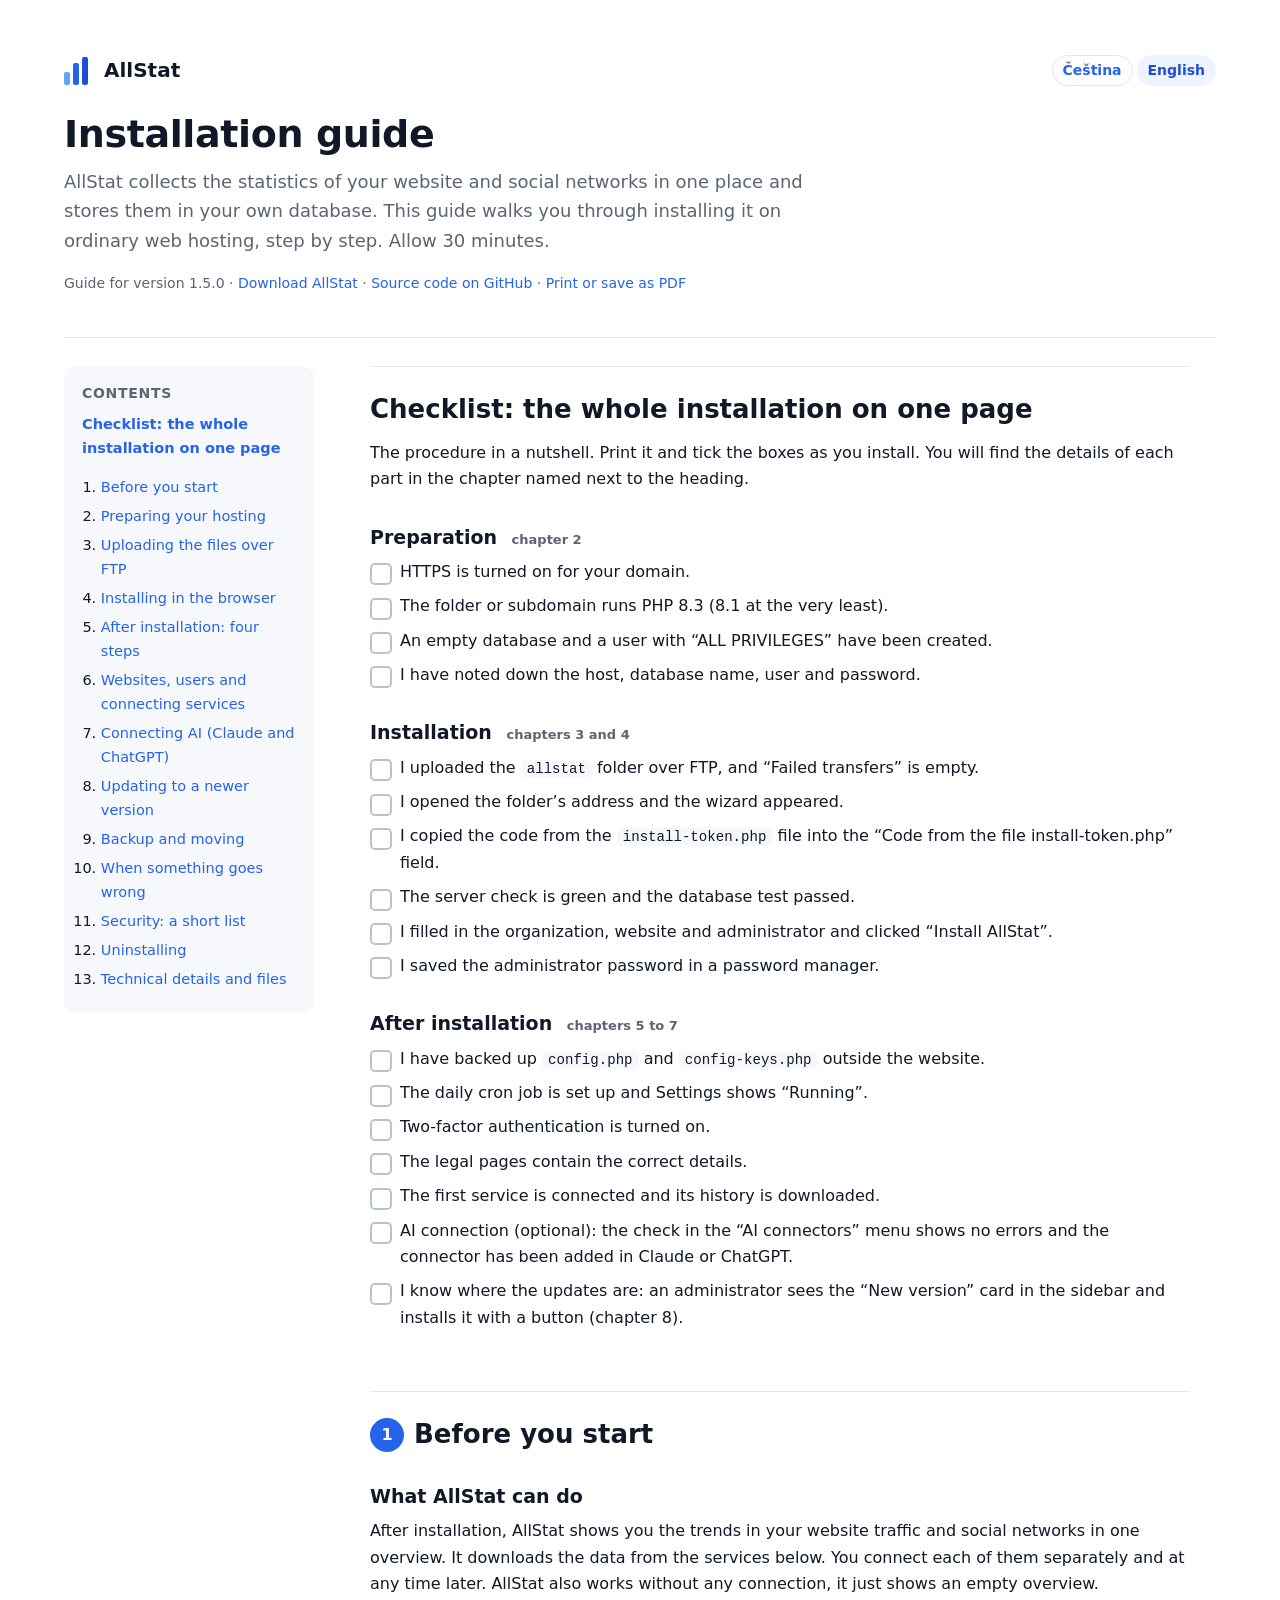
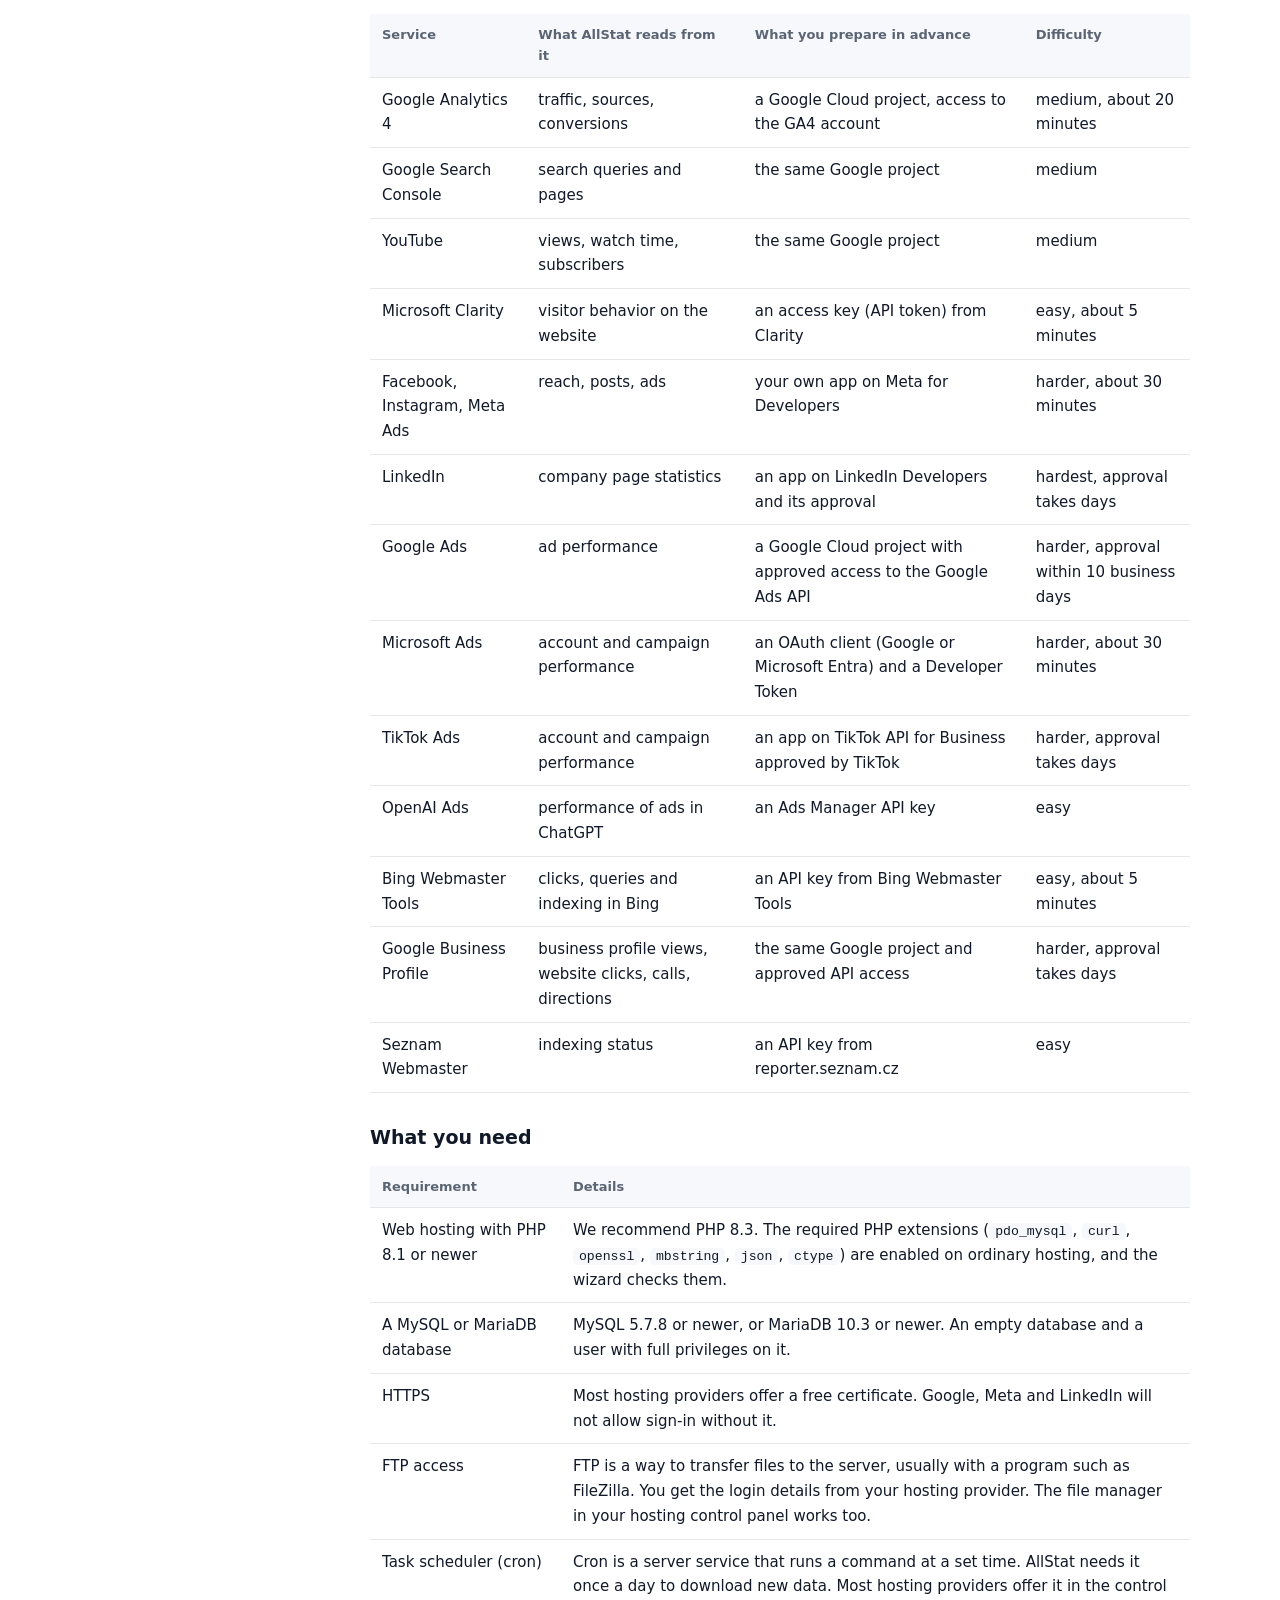
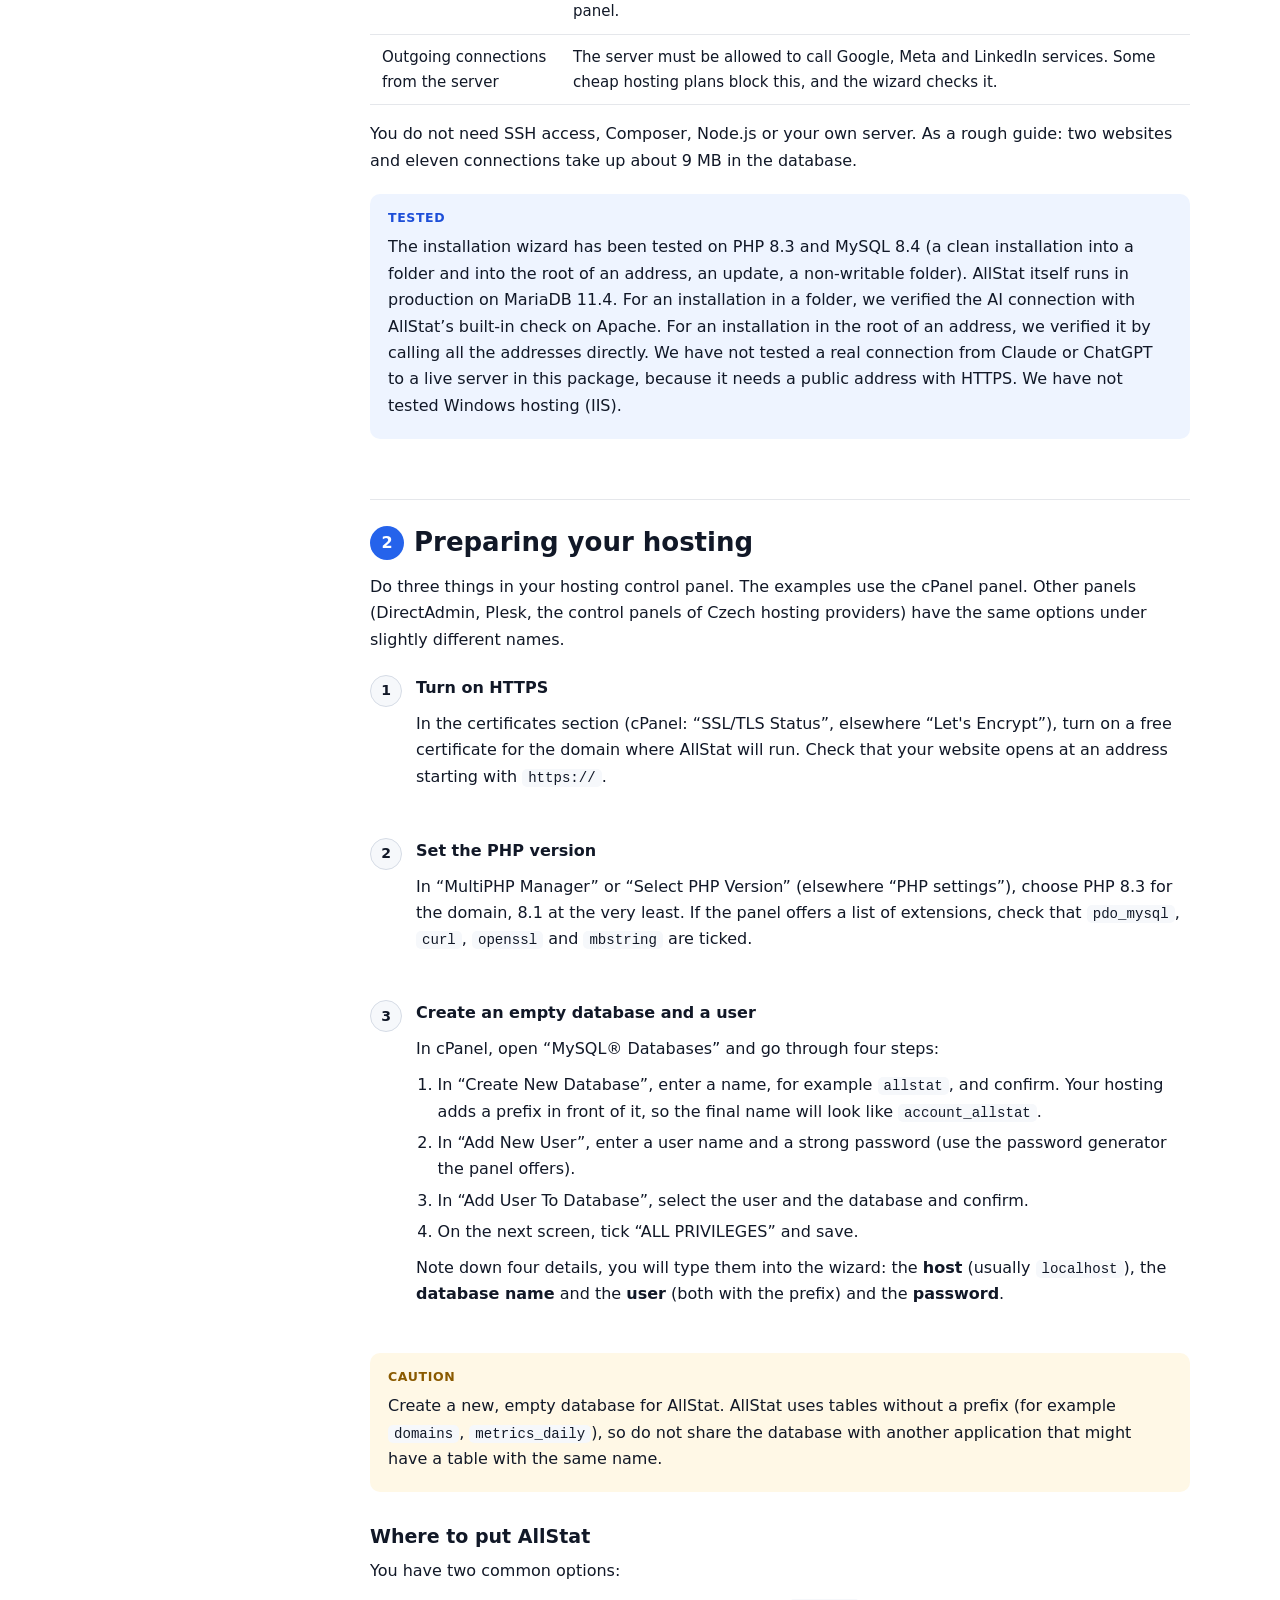
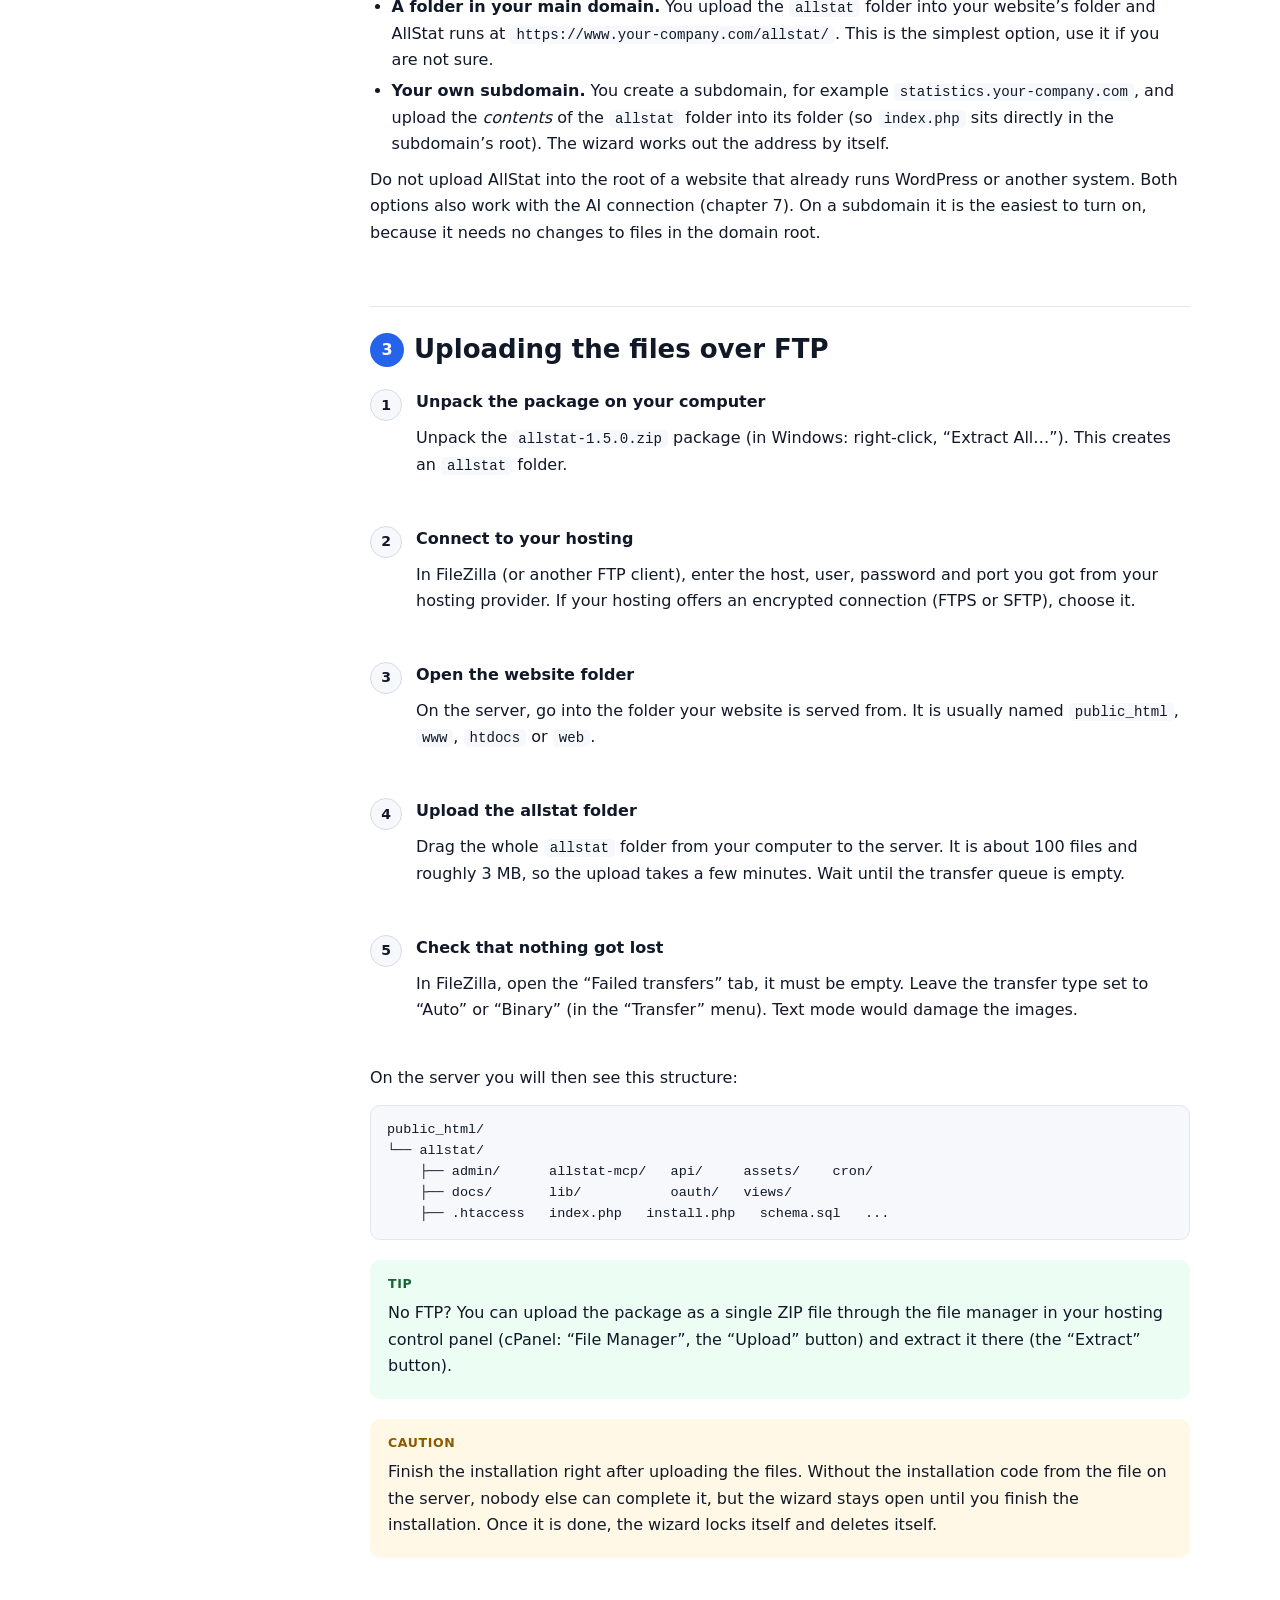
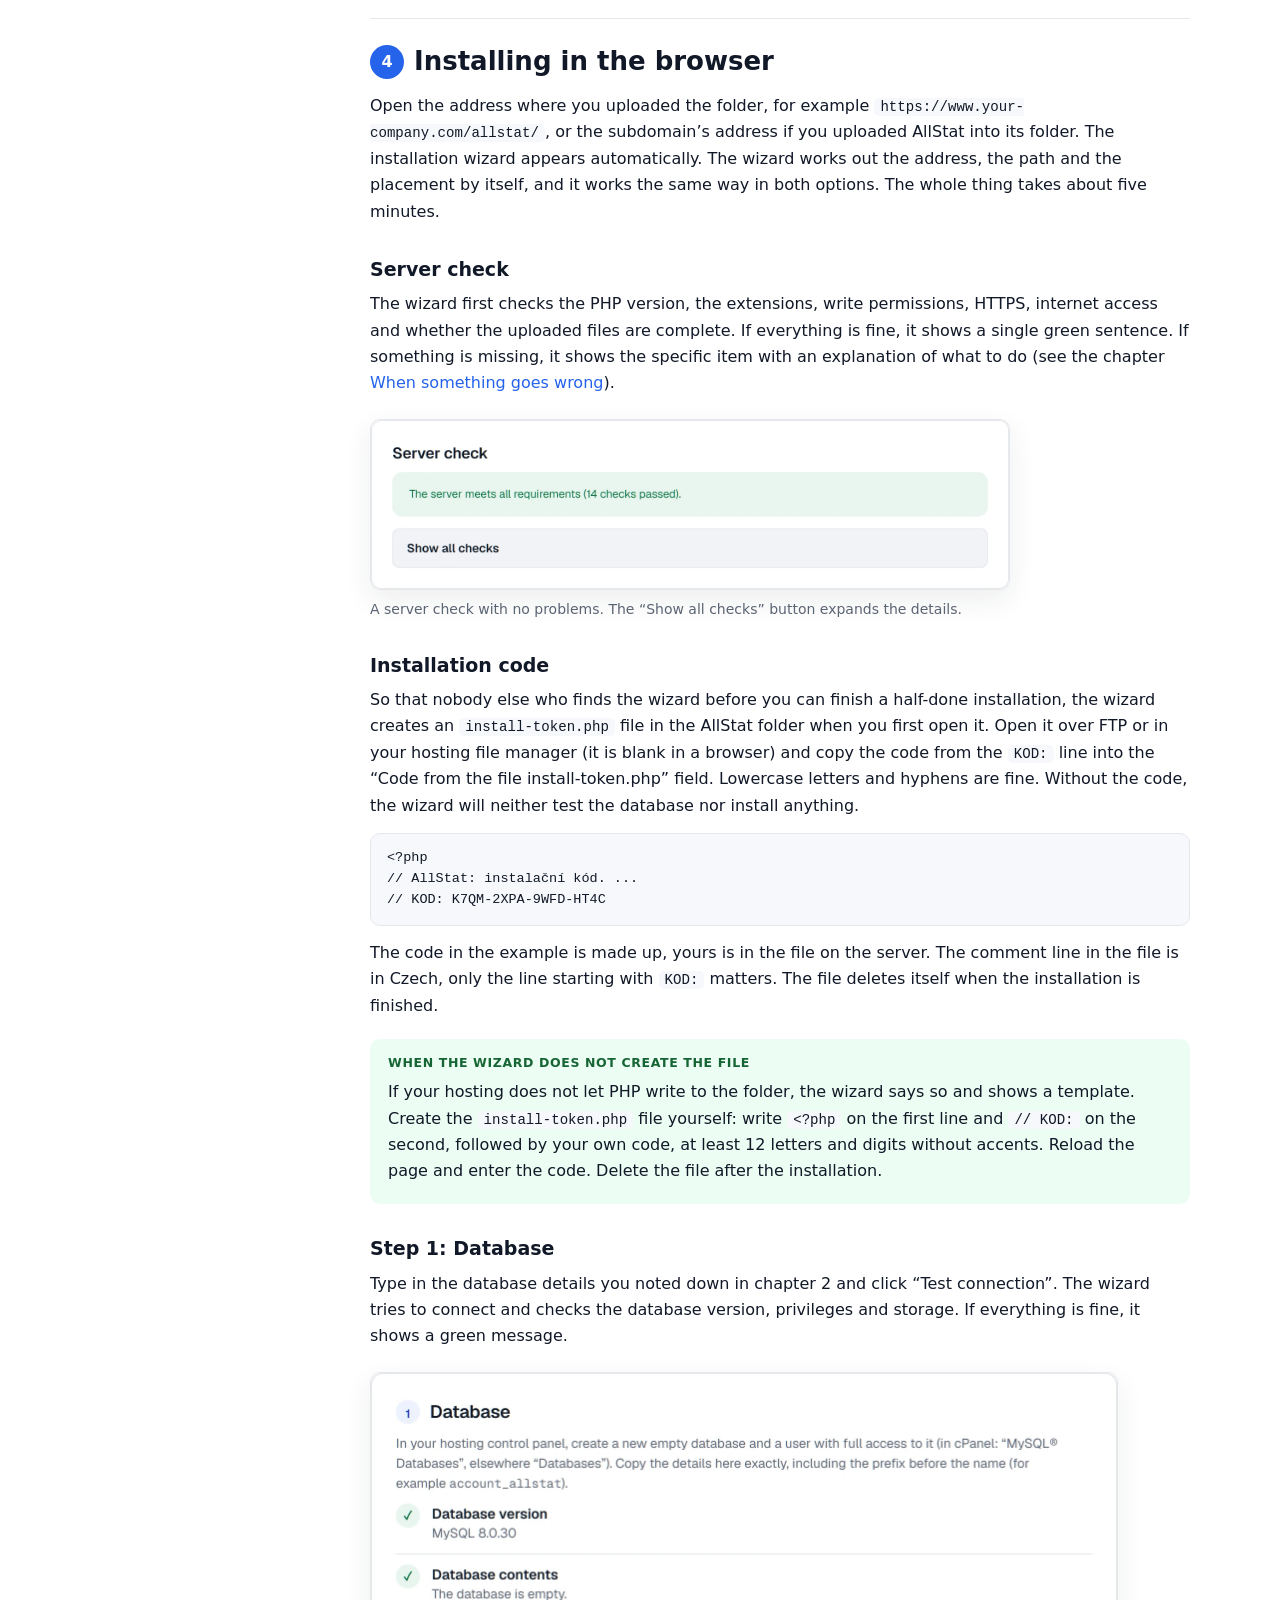
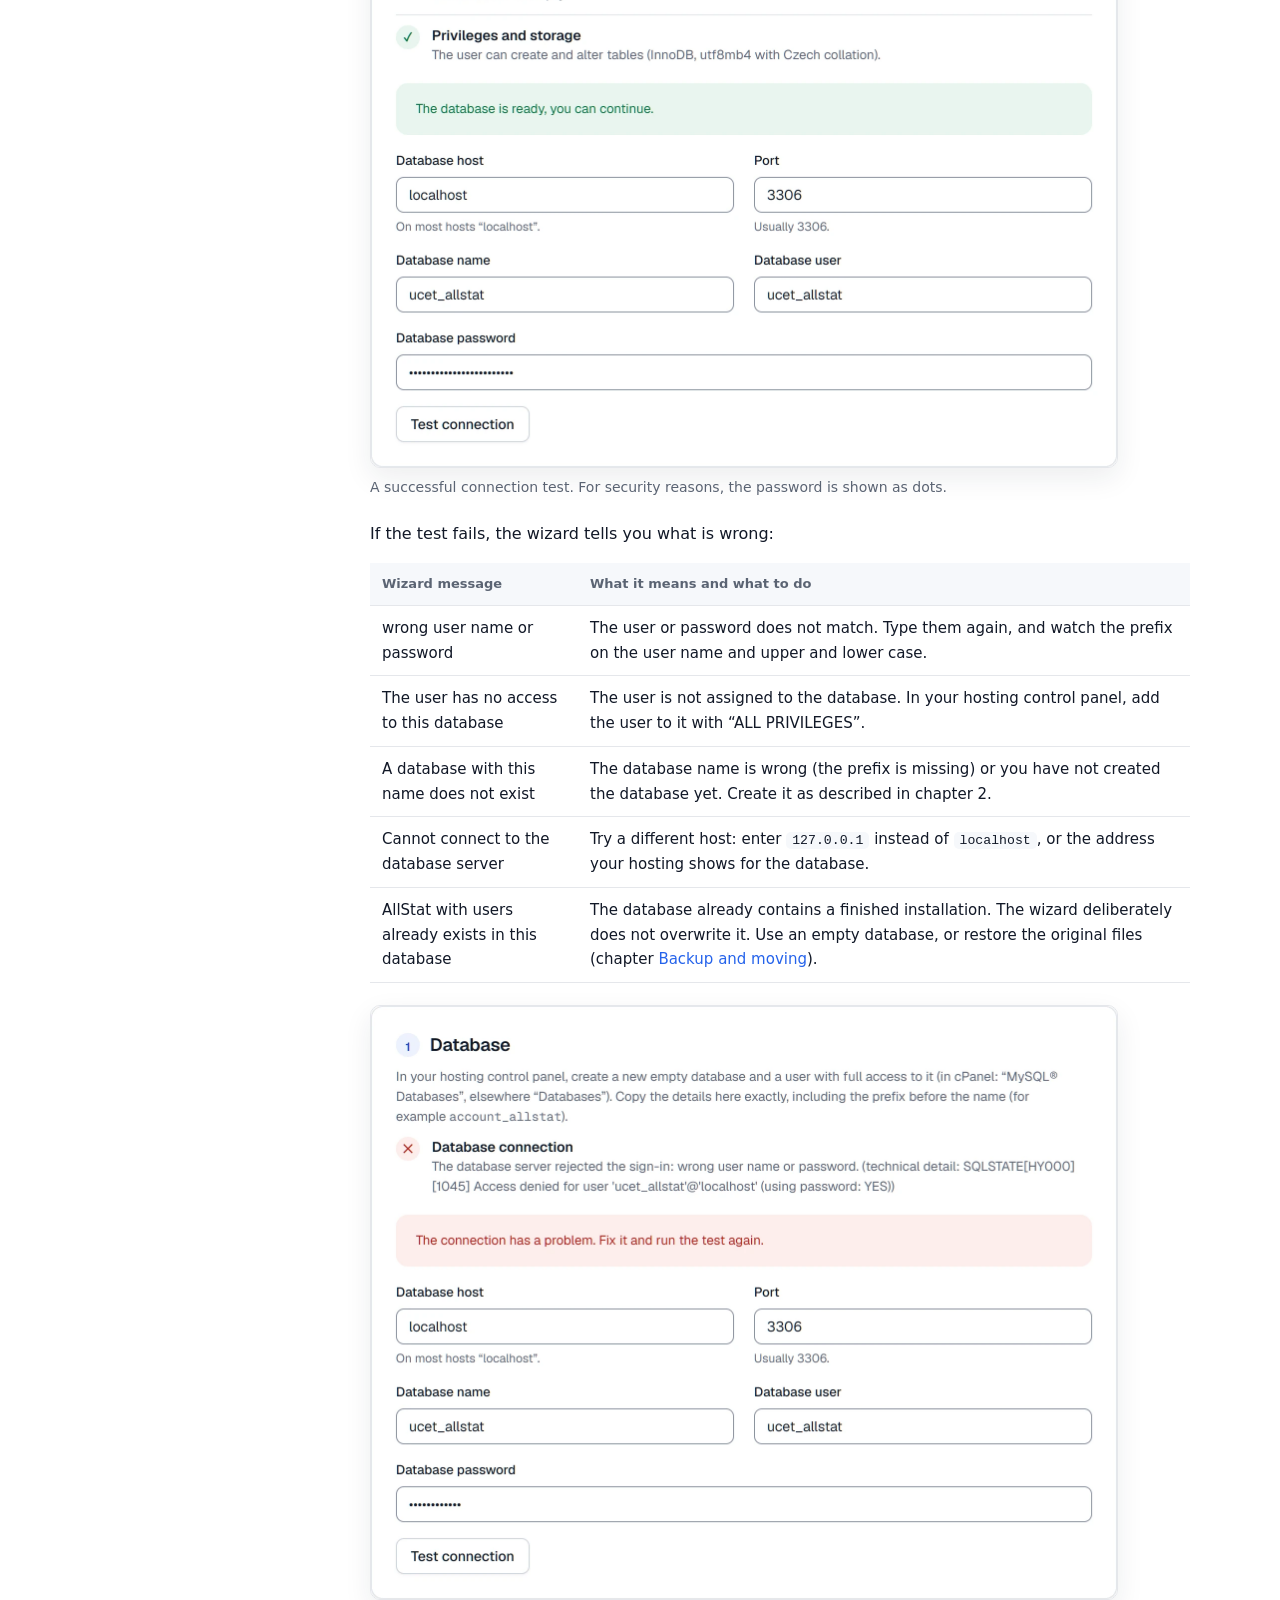
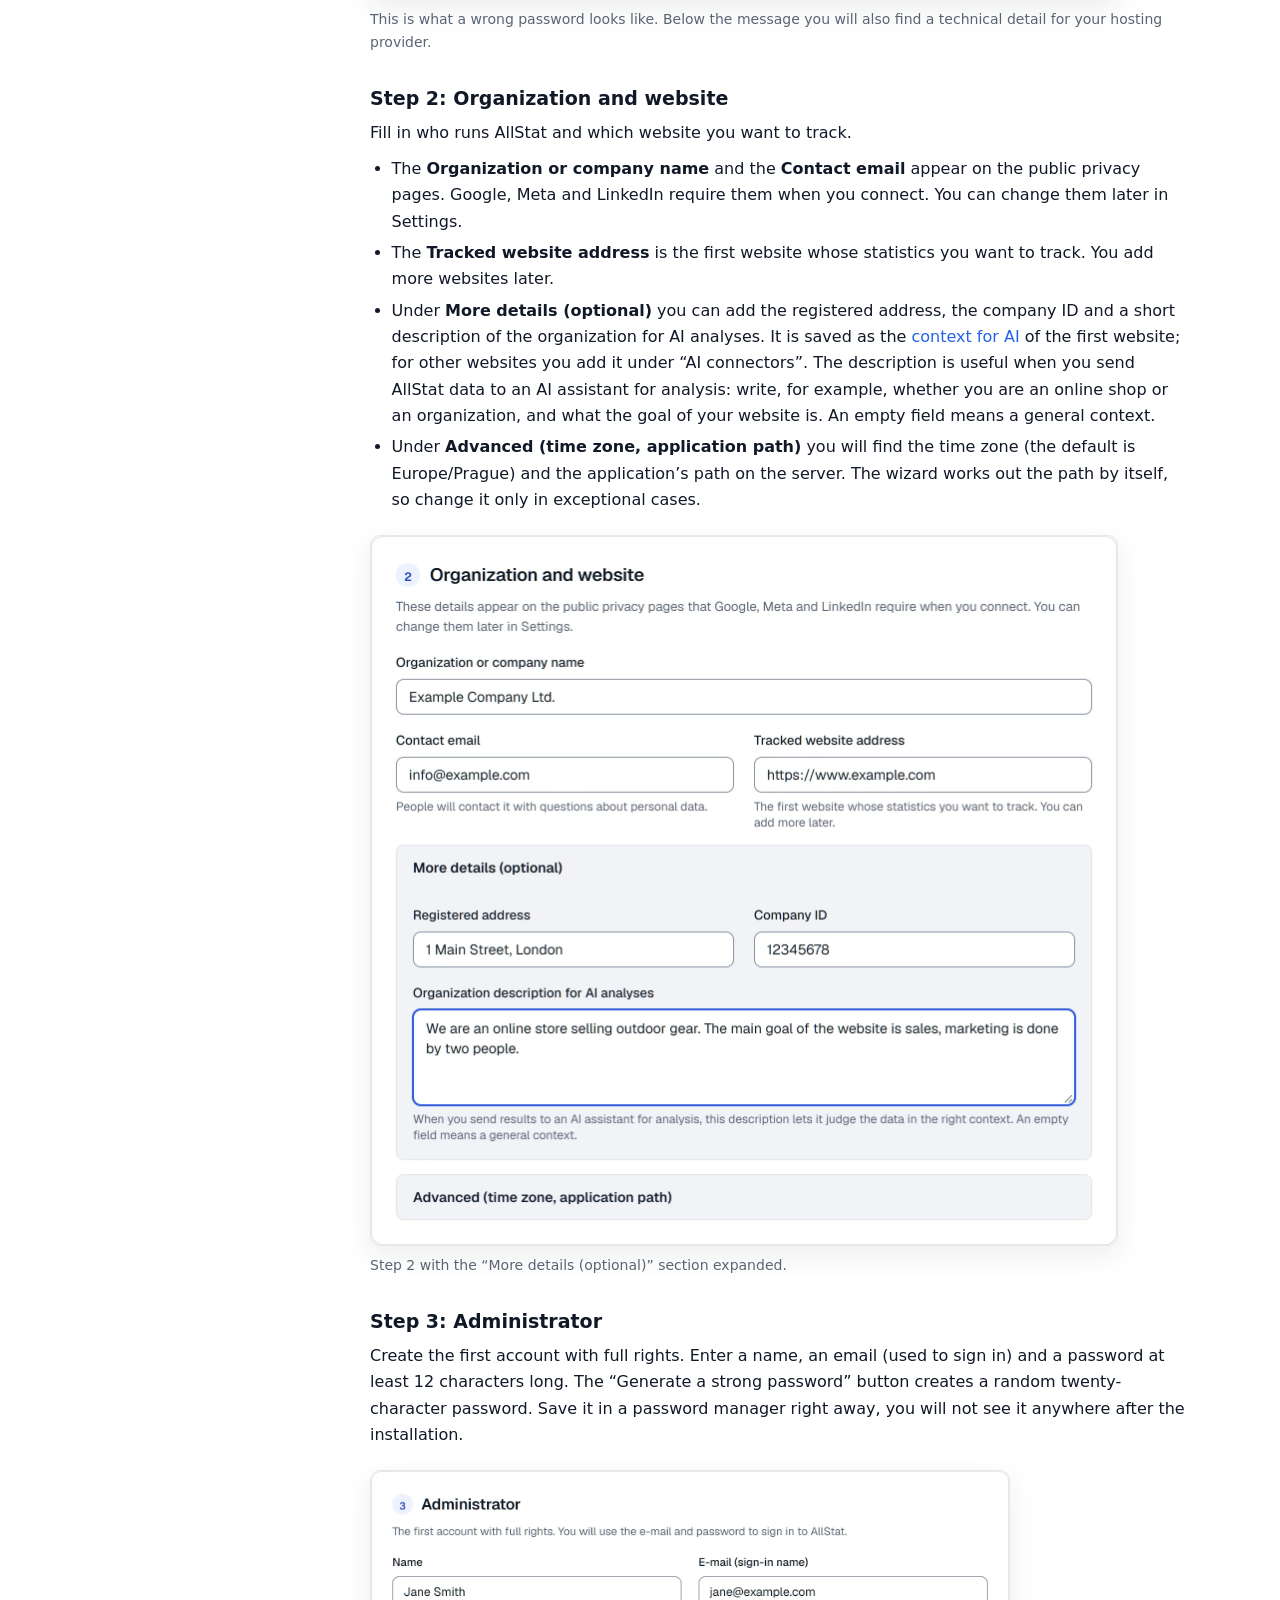
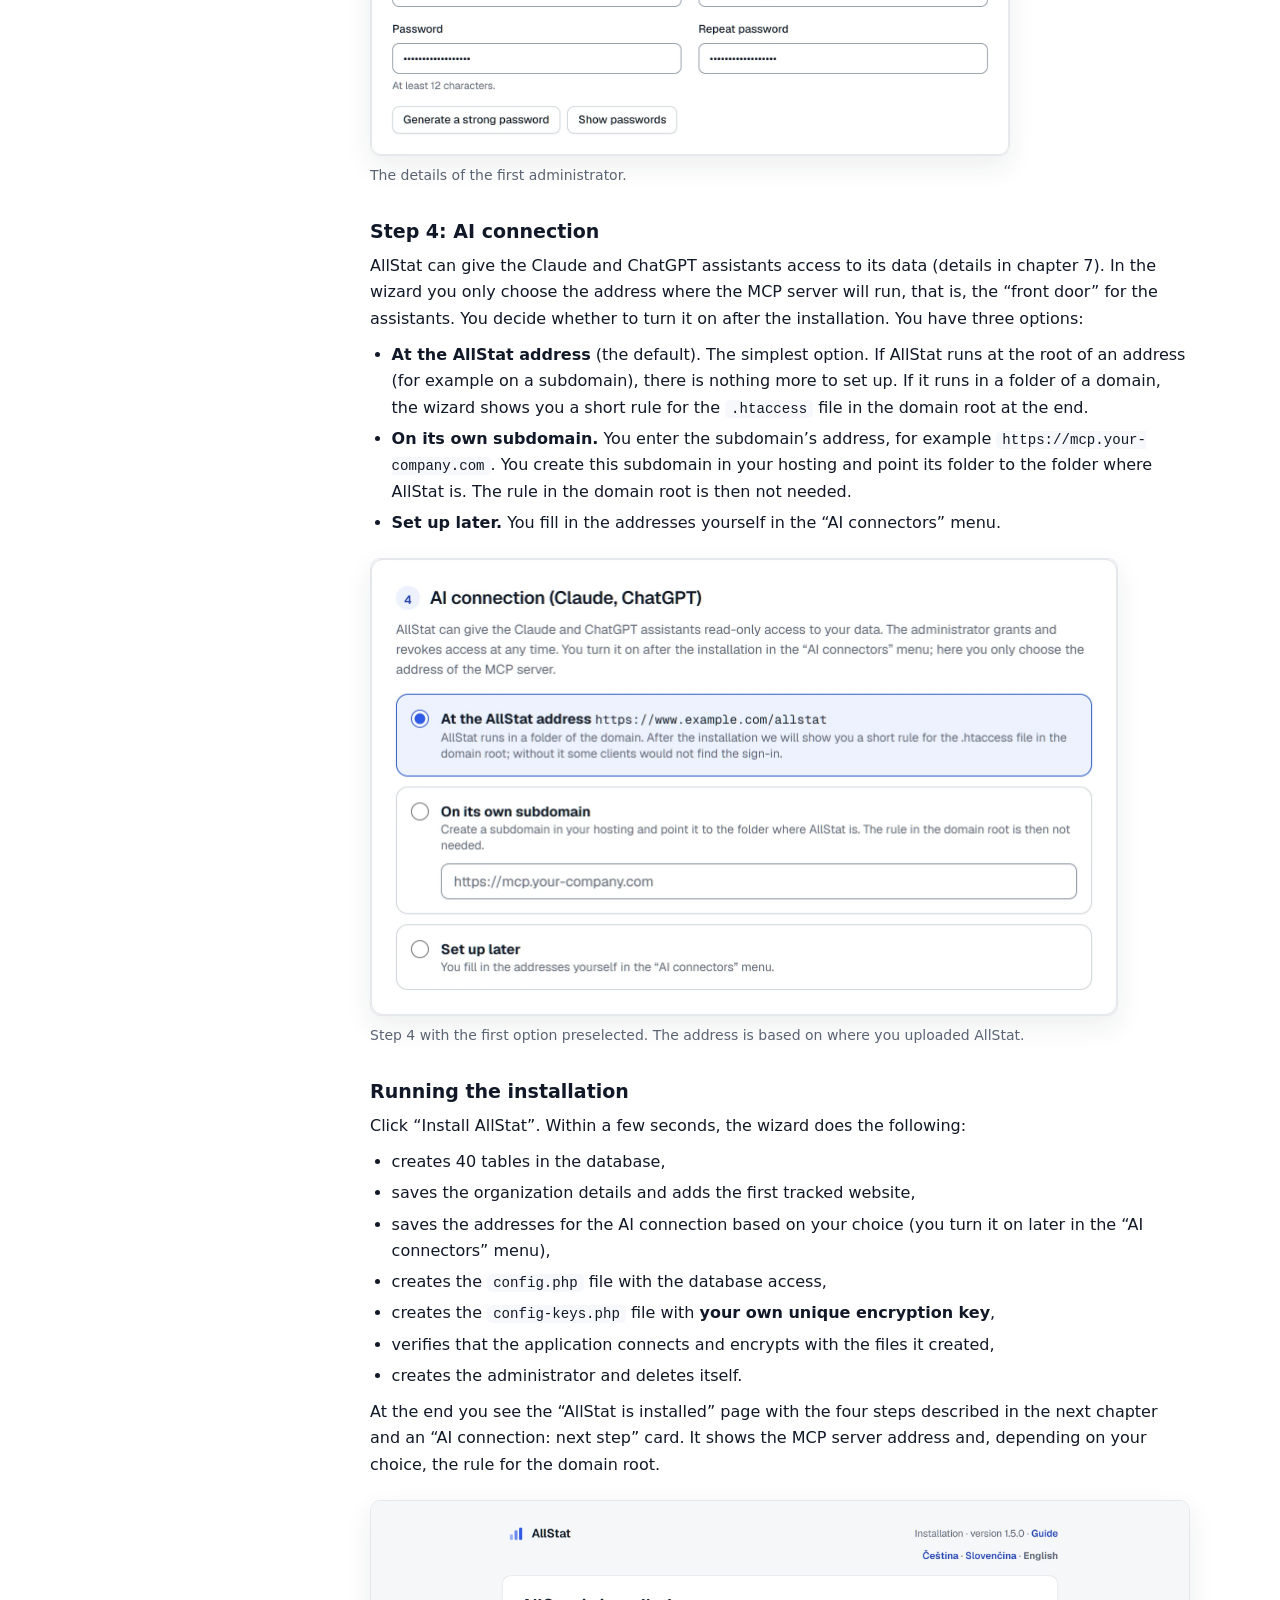
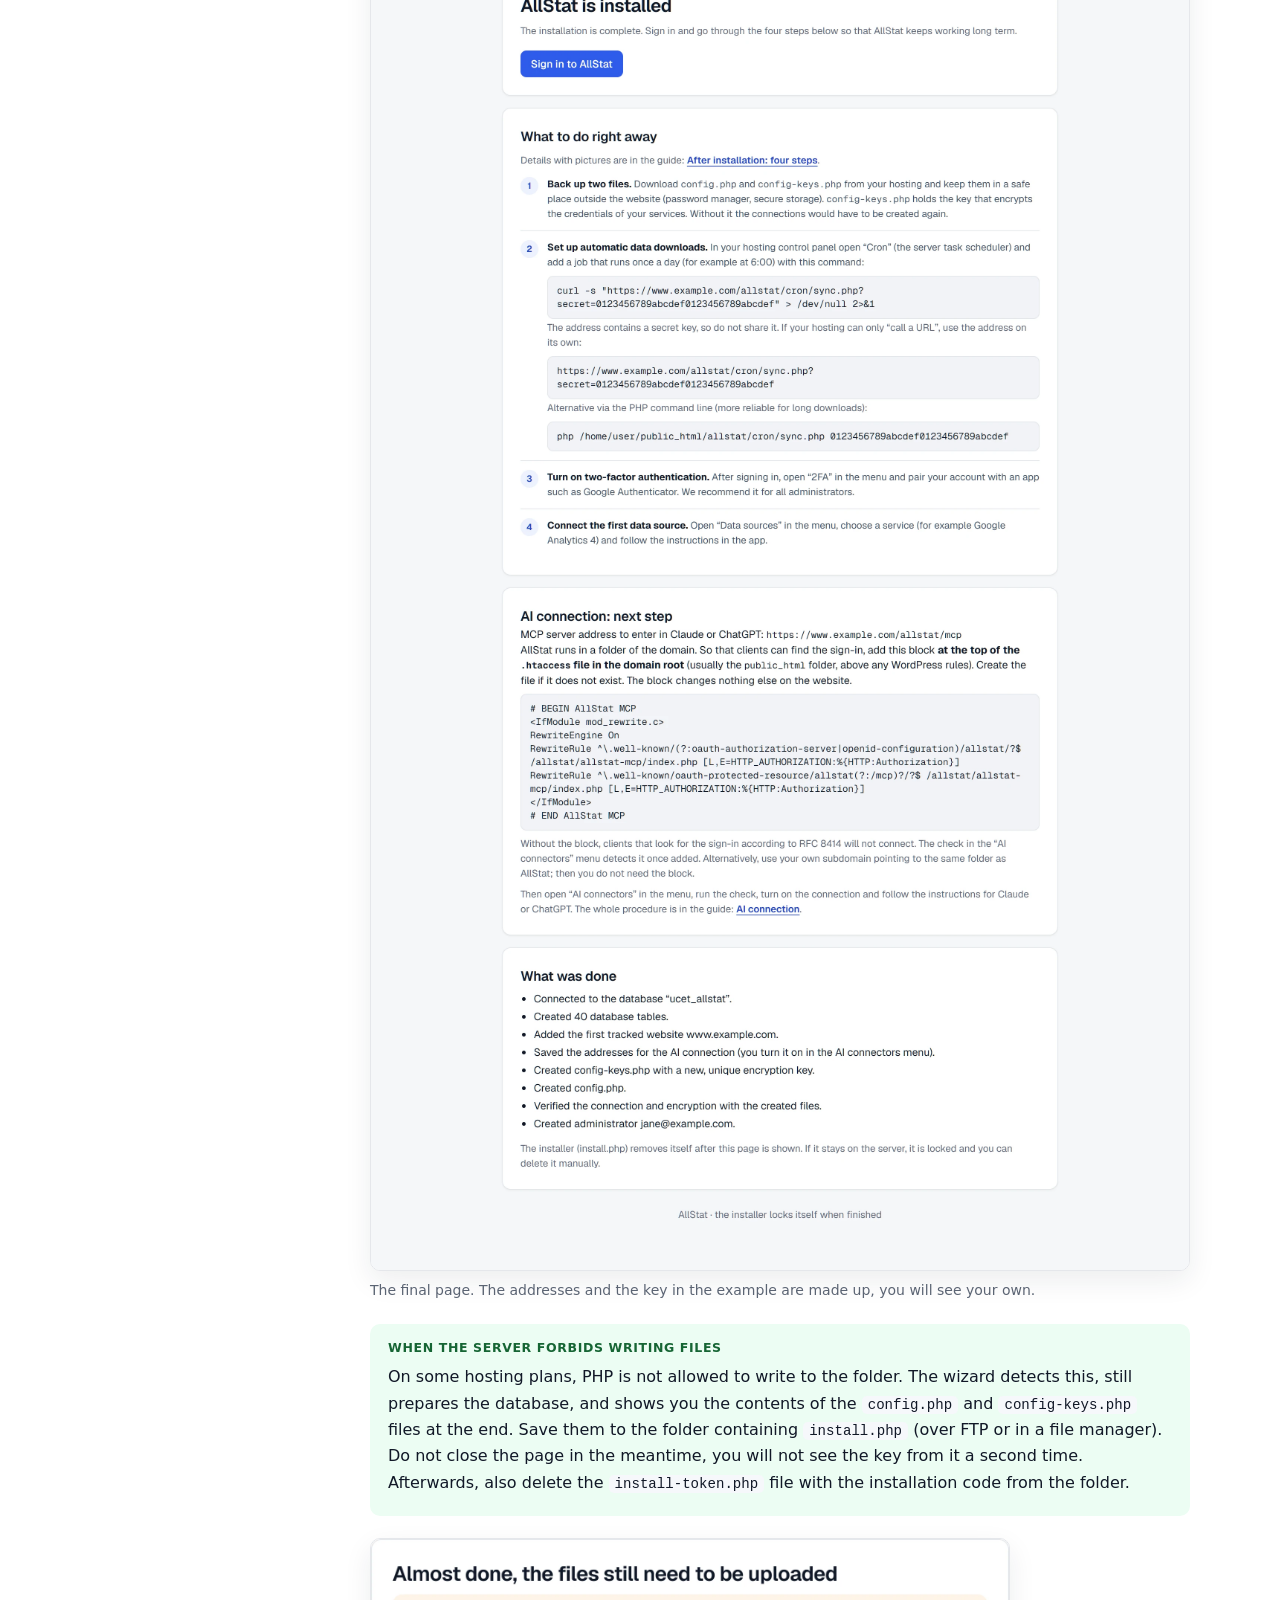
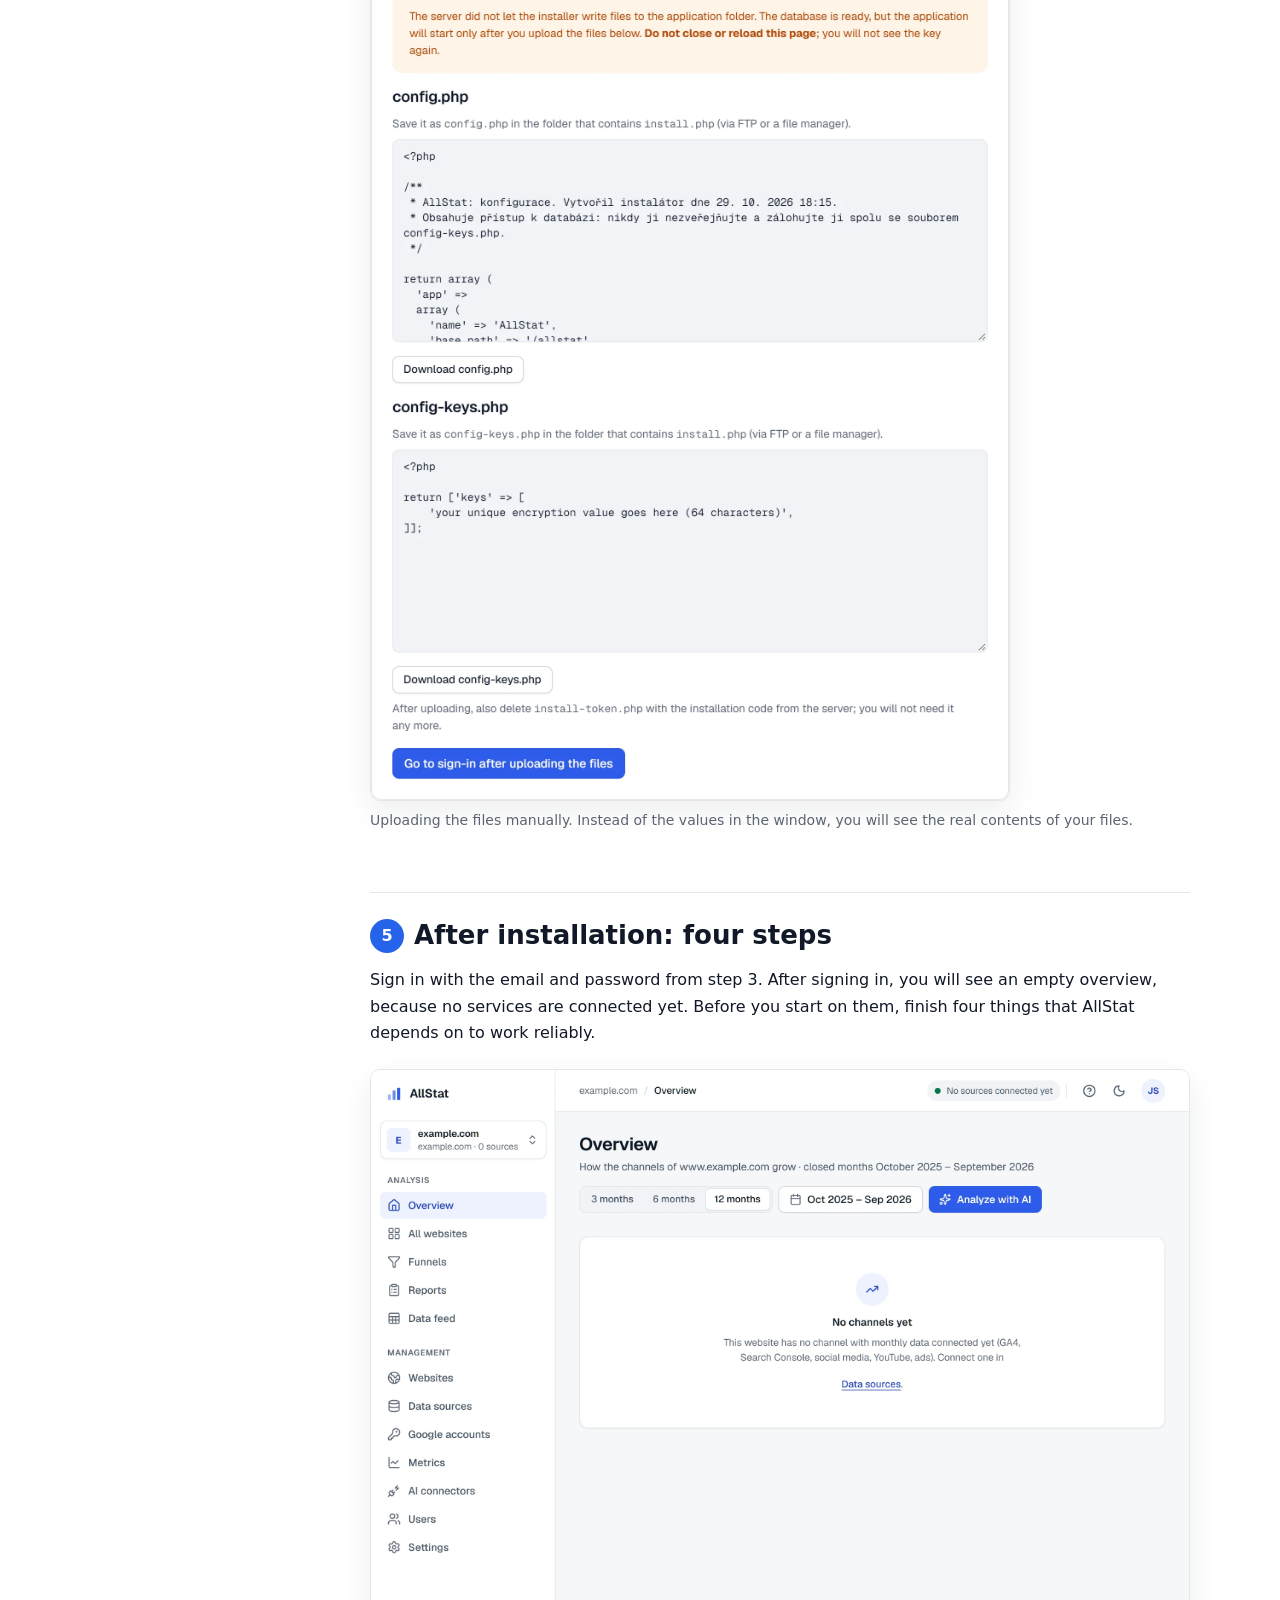
==== commit a33a5a96: "Nápověda 1.5.5: TikTok, OpenAI, Bing, Google Business Profile, reklama napříč platformami, nové MCP " ====
--- a/en/index.html
+++ b/en/index.html
@@ -3,13 +3,13 @@
 <head>
 <meta charset="utf-8">
 <meta name="viewport" content="width=device-width, initial-scale=1">
-<title>AllStat: installation guide</title>
-<meta name="description" content="How to install AllStat on ordinary web hosting, connect your services, connect AI and update. Step by step, with screenshots.">
+<title>AllStat – self-hosted dashboard for website and social media stats | Installation guide</title>
+<meta name="description" content="AllStat is a self-hosted dashboard for website and social media statistics (GA4, Search Console, Meta, LinkedIn, YouTube) in your own database. Step-by-step install guide.">
 <link rel="canonical" href="https://ffscz.github.io/AllStat/en/">
 <link rel="alternate" hreflang="cs" href="https://ffscz.github.io/AllStat/">
 <link rel="alternate" hreflang="en" href="https://ffscz.github.io/AllStat/en/">
 <link rel="alternate" hreflang="x-default" href="https://ffscz.github.io/AllStat/en/">
-<meta property="og:title" content="AllStat: installation guide">
+<meta property="og:title" content="AllStat – self-hosted dashboard for website and social media stats">
 <meta property="og:description" content="Installing on web hosting, connecting services, connecting AI and updating, step by step.">
 <meta property="og:type" content="website">
 <meta property="og:url" content="https://ffscz.github.io/AllStat/en/">
@@ -186,6 +186,10 @@
     <tr><td>LinkedIn</td><td>company page statistics</td><td>an app on LinkedIn Developers and its approval</td><td>hardest, approval takes days</td></tr>
     <tr><td>Google Ads</td><td>ad performance</td><td>a Google Cloud project with approved access to the Google Ads API</td><td>harder, approval within 10 business days</td></tr>
     <tr><td>Microsoft Ads</td><td>account and campaign performance</td><td>an OAuth client (Google or Microsoft Entra) and a Developer Token</td><td>harder, about 30 minutes</td></tr>
+    <tr><td>TikTok Ads</td><td>account and campaign performance</td><td>an app on TikTok API for Business approved by TikTok</td><td>harder, approval takes days</td></tr>
+    <tr><td>OpenAI Ads</td><td>performance of ads in ChatGPT</td><td>an Ads Manager API key</td><td>easy</td></tr>
+    <tr><td>Bing Webmaster Tools</td><td>clicks, queries and indexing in Bing</td><td>an API key from Bing Webmaster Tools</td><td>easy, about 5 minutes</td></tr>
+    <tr><td>Google Business Profile</td><td>business profile views, website clicks, calls, directions</td><td>the same Google project and approved API access</td><td>harder, approval takes days</td></tr>
     <tr><td>Seznam Webmaster</td><td>indexing status</td><td>an API key from reporter.seznam.cz</td><td>easy</td></tr>
   </tbody>
 </table>
@@ -380,6 +384,7 @@
 
 <h3 id="dvoufazove-overeni">3. Turn on two-factor authentication (2FA)</h3>
 <p>Two-factor authentication means that in addition to your password, you enter a six-digit code from your phone. Click the circle with your initials in the top right corner, choose “Two-factor authentication”, scan the QR code with an app (Microsoft Authenticator, Google Authenticator, 1Password or Bitwarden) and confirm the code. In Settings, you can then turn on “Require 2FA for all users”. We recommend this as soon as AllStat has more than one user.</p>
+<p>After you confirm the code, AllStat shows 10 <strong>backup codes</strong> once. Save them in a password manager or download them as .txt: if you lose your phone, sign in with the “No phone? Use a backup code” link. Each code works only once. The Two-factor authentication page shows how many are left and lets you generate new ones after entering your password and a code from the app. That is also where you turn off your own 2FA when you change phones: enter your password and a code from the app, or a backup code if you have no phone (this also disconnects AI connections).</p>
 <figure class="narrow"><a class="zoom" href="img/13-2fa.webp" title="Open full size"><img src="img/13-2fa.webp" alt="Setting up two-factor authentication" width="1100" height="900" loading="lazy" decoding="async"></a><figcaption>The Two-factor authentication page from the user menu.</figcaption></figure>
 
 <h3 id="pravni-stranky">4. Check the legal pages</h3>
@@ -400,7 +405,7 @@
 <p>The “All websites” page shows, for each website, sessions, key events, revenue and clicks from Google for the selected period (7, 30 or 90 days, this month or last month), with the change against the previous period and a small chart of sessions. You can sort the websites (most sessions, biggest drop, by name), filter them by Google account and search by name. At the top there are totals for all the displayed websites. Click a website’s name to open its detailed overview. A regular user sees only the websites they have access to. The numbers come from the last synchronization, and the page does not download anything from Google.</p>
 
 <h3 id="uzivatele">Users</h3>
-<p>In the “Users” menu you create more accounts. The <strong>Admin</strong> role can do everything: manage websites, connections, settings and users. The <strong>User</strong> role can view overviews and reports and set up their own two-factor authentication. Each team member should have their own account, do not share passwords.</p>
+<p>In the “Users” menu you create more accounts. The <strong>Admin</strong> role can do everything: manage websites, connections, settings and users. The <strong>User</strong> role can view overviews and reports and set up their own two-factor authentication. Each team member should have their own account, do not share passwords. A new account, a new password for another user, promotion to administrator and resetting another user’s 2FA are confirmed with your password and a code from the app (the “Confirmation” fields at the bottom of the form). You reset another user’s 2FA on their edit page.</p>
 <p>For each account you set the <strong>Access to websites</strong>. The “All websites” option also covers websites added later. With “Selected websites only”, you tick which websites the user sees in the overview, in reports and in shared links. The other websites are not shown to them, not even in the selector, and they cannot reach them by editing the address. This is useful when you share AllStat with clients or partners and each of them should see only their own website. An administrator always sees all websites.</p>
 <figure><a class="zoom" href="img/14-uzivatele.webp" title="Open full size"><img src="img/14-uzivatele.webp" alt="Managing users" width="1100" height="900" loading="lazy" decoding="async"></a><figcaption>Managing users and roles.</figcaption></figure>
 
@@ -452,6 +457,47 @@
   <li>You need a Developer Token from the Microsoft Advertising Developer Portal (developers.ads.microsoft.com) and two numbers from the account settings: the Account ID (the ad account number) and the Customer ID (the customer number).</li>
   <li>“Test connection” only checks that Microsoft accepts a report request. The data is loaded by a sync. Microsoft can take several minutes to prepare a report: if it is not ready in time, the sync ends with a message saying so, and the next run picks the report up.</li>
   <li>Amounts are in the ad account’s currency. The report uses the Prague time zone; for an account in another zone, change it in the form.</li>
+</ul>
+
+<h4 id="openai-ads">OpenAI Ads</h4>
+<ul>
+  <li>The connection reads the daily performance of your ads in ChatGPT: spend, impressions, clicks, conversions and campaigns. It writes nothing to the account.</li>
+  <li>You need an API key from Ads Manager (account settings, API keys). A Conversions API key is not enough. The key belongs to one ad account; add another connection for another account.</li>
+  <li>Amounts are in the ad account's currency, which AllStat detects on its own.</li>
+</ul>
+
+<h4 id="tiktok-ads">TikTok Ads</h4>
+<ul>
+  <li>The connection reads the daily performance of the account and its campaigns (spend, impressions, clicks, conversions, and conversion value when available).</li>
+  <li><strong>TikTok has to approve access.</strong> At business-api.tiktok.com/portal, register as a developer, create an app, select the permissions for ad account management and reporting, and paste the address from the OAuth callback URL box as the Advertiser redirect URL. Submit the app for review (App review); it takes days.</li>
+  <li>Once approved, enter the app's App ID and Secret in AllStat and click “Start OAuth”. The Advertiser ID is filled in from the first account you granted access to. Enter a different one in the Advertiser ID field.</li>
+  <li>Amounts are in the ad account's currency. Conversions follow TikTok's attribution, not GA4.</li>
+</ul>
+
+<h4 id="bing">Bing Webmaster Tools</h4>
+<ul>
+  <li>The connection reads clicks and impressions from Bing search (and the tools built on it), top queries and pages, crawling, the number of indexed pages and backlinks.</li>
+  <li>In Bing Webmaster Tools, open Settings (the gear icon), API access, and generate an API key. The key works for all websites in your account.</li>
+  <li>Enter the website address exactly as it appears in Bing Webmaster Tools. The site must be verified there.</li>
+  <li>Bing keeps about six months of history and reports queries and pages by week. AllStat stores everything it receives on every sync, so the history keeps growing on your side.</li>
+</ul>
+
+<h4 id="google-business">Google Business Profile</h4>
+<ul>
+  <li>The connection reads how often people saw your business profile in Google Search and Maps (desktop and mobile), website clicks, calls, directions, bookings, and the search terms that led to the profile.</li>
+  <li>You use the same Google project and OAuth client as for Google Analytics. In Google Cloud Console, also enable “Business Profile Performance API”, “My Business Account Management API” and “My Business Business Information API”.</li>
+  <li><strong>Google has to approve access.</strong> A new project has a quota of 0 for these APIs. Apply with the “Application for Basic API Access” form (linked from the Google Business Profile API documentation). The profile has to be verified for at least 60 days and have a website. Until approval, the connection test in AllStat says that access is not approved yet.</li>
+  <li>Sign in with an account that owns or manages the profile. You don't need to fill in the Location ID; AllStat takes the account's first profile.</li>
+  <li>Google reports search terms only for whole months, and small numbers only as an upper bound (“fewer than 15”). Daily numbers are delayed by up to 5 days.</li>
+</ul>
+
+<h3 id="reklama">Advertising across platforms</h3>
+<p>Once at least one ad account is connected, the “Switch source” menu offers the <strong>Advertising across platforms</strong> view. It shows all of the website's ad accounts side by side for the selected period: spend, share of spend, impressions, clicks, CTR, CPC, CPM, conversions, CPA and ROAS.</p>
+<ul>
+  <li>Spend is in each account's currency. Totals and shares are calculated only between accounts in the same currency; AllStat does not convert exchange rates.</li>
+  <li>Conversions from different platforms are not added up. Each platform counts them with its own attribution (including after an ad view and with windows of different lengths), so a sum would count the same order several times.</li>
+  <li>Next to the platforms' conversions are the sessions, key events and revenue that Google Analytics attributed to each platform's source based on the UTM parameters in the ad links. GA4 recognizes Google Ads and Microsoft Ads even without UTM when auto-tagging is on in the account.</li>
+  <li>GA4 revenue is stored from version 1.5.5. For older days, click “Download history” on the Google Analytics connection.</li>
 </ul>
 
 <h4 id="clarity">Microsoft Clarity</h4>
@@ -538,7 +584,7 @@
 # END AllStat MCP</code></pre>
     <p>Skip this step for options A and C. For option C, create a subdomain in your hosting control panel (for example <code>mcp.your-company.com</code>) and set its folder to the same folder where AllStat is.</p></li>
   <li><h4>Turn on the AI connection</h4>
-    <p>In the menu, open “AI connectors”, choose “Yes” for “Allow the AI connection (MCP)” and click “Save settings”. Check that the addresses in the “MCP server address” and “AllStat address” fields are right and start with <code>https://</code>.</p>
+    <p>In the menu, open “AI connectors”, choose “Yes” for “Allow the AI connection (MCP)” and click “Save settings”. Check that the addresses in the “MCP server address” and “AllStat address” fields are right and start with <code>https://</code>. Only an administrator with <a href="#dvoufazove-overeni">two-factor authentication</a> turned on can then allow an AI connection.</p>
     <figure><a class="zoom" href="img/17a-ai-konektory-nastaveni.webp" title="Open full size"><img src="img/17a-ai-konektory-nastaveni.webp" alt="AI connectors: status and settings" width="780" height="552" loading="lazy" decoding="async"></a><figcaption>The AI connection turned on, with the addresses from the wizard.</figcaption></figure></li>
   <li><h4>Run the check</h4>
     <p>At the bottom of the page, click “Run check”. AllStat calls its own addresses the way Claude or ChatGPT would, and reports for each one whether it is fine. It sends no real keys. All items should be green. A warning explains what is still left to do, for example the missing block in the domain root for option B.</p>
@@ -546,8 +592,8 @@
   <li><h4>Add the connector in Claude or ChatGPT</h4>
     <p>The “AI connectors” page contains guides with your server’s address filled in. In short:</p>
     <ul>
-      <li><strong>Claude</strong> (web, desktop, mobile): open Customize, Connectors, Add custom connector. Enter AllStat as the name and the MCP server address with the <code>/mcp</code> ending as the URL. Click Connect, sign in to AllStat as an administrator and click “Allow”. The “Add to Claude” button on the page fills in the details for you.</li>
-      <li><strong>ChatGPT</strong> (web version): in Settings, Security and login, turn on Developer mode, open Plugins, click the plus and fill in the name AllStat, the MCP URL and Authentication OAuth. Then sign in to AllStat as an administrator and click “Allow”.</li>
+      <li><strong>Claude</strong> (web, desktop, mobile): open Customize, Connectors, Add custom connector. Enter AllStat as the name and the MCP server address with the <code>/mcp</code> ending as the URL. Click Connect, sign in to AllStat as an administrator, enter the code from your authenticator app and click “Allow”. The “Add to Claude” button on the page fills in the details for you.</li>
+      <li><strong>ChatGPT</strong> (web version): in Settings, Security and login, turn on Developer mode, open Plugins, click the plus and fill in the name AllStat, the MCP URL and Authentication OAuth. Then sign in to AllStat as an administrator, enter the code from your authenticator app and click “Allow”.</li>
       <li><strong>Claude Code</strong> (command line): <code>claude mcp add --transport http allstat https://www.your-company.com/allstat/mcp</code> and then, in Claude Code, the <code>/mcp</code> command, select allstat and choose Authenticate.</li>
     </ul>
     <figure><a class="zoom" href="img/17b-ai-konektory-navody.webp" title="Open full size"><img src="img/17b-ai-konektory-navody.webp" alt="Guides to connecting Claude, ChatGPT and Claude Code" width="780" height="802" loading="lazy" decoding="async"></a><figcaption>The guides on the AI connectors page. The server address is already filled in.</figcaption></figure>
@@ -564,11 +610,13 @@
     <tr><td><code>get_report</code></td><td>a ready-made analytics report for a website or a single source over a period</td></tr>
     <tr><td><code>get_channel_growth</code></td><td>the monthly trend of each channel’s main metric over 3, 6 or 12 months</td></tr>
     <tr><td><code>get_overview</code></td><td>an overview of a website from Google Analytics 4 and Search Console</td></tr>
-    <tr><td><code>get_source_metrics</code></td><td>metrics of one source: social networks, ads, YouTube, Clarity, Seznam Webmaster</td></tr>
+    <tr><td><code>get_source_metrics</code></td><td>metrics of one source: social networks, ads, YouTube, Clarity, Bing Webmaster, Google Business Profile, Seznam Webmaster</td></tr>
     <tr><td><code>get_top_content</code></td><td>the best posts and videos over a period</td></tr>
     <tr><td><code>get_search_queries</code></td><td>queries and pages from Google search</td></tr>
     <tr><td><code>get_funnel</code></td><td>a website’s funnels: steps, drop-off between them and a breakdown by channel, source or campaign</td></tr>
     <tr><td><code>get_sync_status</code></td><td>the synchronization status of sources and warnings about stale data</td></tr>
+    <tr><td><code>compare_ad_platforms</code></td><td>ad accounts side by side: spend, CTR, CPC, CPA, ROAS, and GA4 sessions, conversions and revenue by platform</td></tr>
+    <tr><td><code>detect_changes</code></td><td>unusual changes: the last week, two weeks or month of each series compared with the typical value of earlier periods</td></tr>
     <tr><td><code>query_data</code></td><td>a query for anything AllStat stores: a specific page, campaign, query or post, lists of up to 500 rows, trends over time and comparisons with the previous period or year over year</td></tr>
   </tbody>
 </table>
@@ -663,6 +711,9 @@
 <h3>The application signs me out after two hours of inactivity</h3>
 <p>This is intentional. You change the time in the <code>config.php</code> file, in the <code>idle_timeout</code> item (in seconds, the default is 7200).</p>
 
+<h3>I lost the phone with my 2FA app</h3>
+<p>On the code page, click “No phone? Use a backup code” and enter one of your backup codes. After signing in, open Two-factor authentication, reset 2FA with your password and another backup code, and set it up again with your new phone. If you have no backup codes, another administrator can reset your 2FA in the “Users” menu, or follow the last sentence of the next guide.</p>
+
 <h3>I forgot the administrator password</h3>
 <p>If you have a second administrator, they can change the password in the “Users” menu. Otherwise:</p>
 <ol>
@@ -687,6 +738,9 @@
 
 <h3>Google: “Access blocked” or the connection stops renewing after a week</h3>
 <p>The app is in testing mode. In Google Auth Platform, open “Audience” and click “Publish app” (chapter 6). Then start the connection again.</p>
+
+<h3>Facebook and Instagram: the numbers differ from Meta Business Suite</h3>
+<p>Meta counts days in California time (PT), AllStat stores days in Europe/Prague. Daily values and totals for short periods may therefore differ by a few units; totals for 28 days and for a whole month match. Business Suite also keeps its numbers cached and refreshes them with a delay, so fresh API data is usually a few percent higher. AllStat shows “Reach” (“Viewers” on Facebook) as different people only for the 28 days to yesterday and for a whole calendar month; otherwise it is a sum of daily reach and the tile says so. Meta does not provide the Facebook follower / non-follower breakdown or Page-level link clicks through the API.</p>
 
 <h3>Facebook and Instagram: the connection does not work or Instagram is missing from the list</h3>
 <p>Check that you are signed in with an account that has a role in the Meta app, that Instagram is a Business or Creator account and linked to a Facebook page, and that the permissions requested include only what the app is actually allowed to use. On the “Connect Meta” page, there is an expandable box, “Instagram is not offered? What to check”, with the procedure.</p>
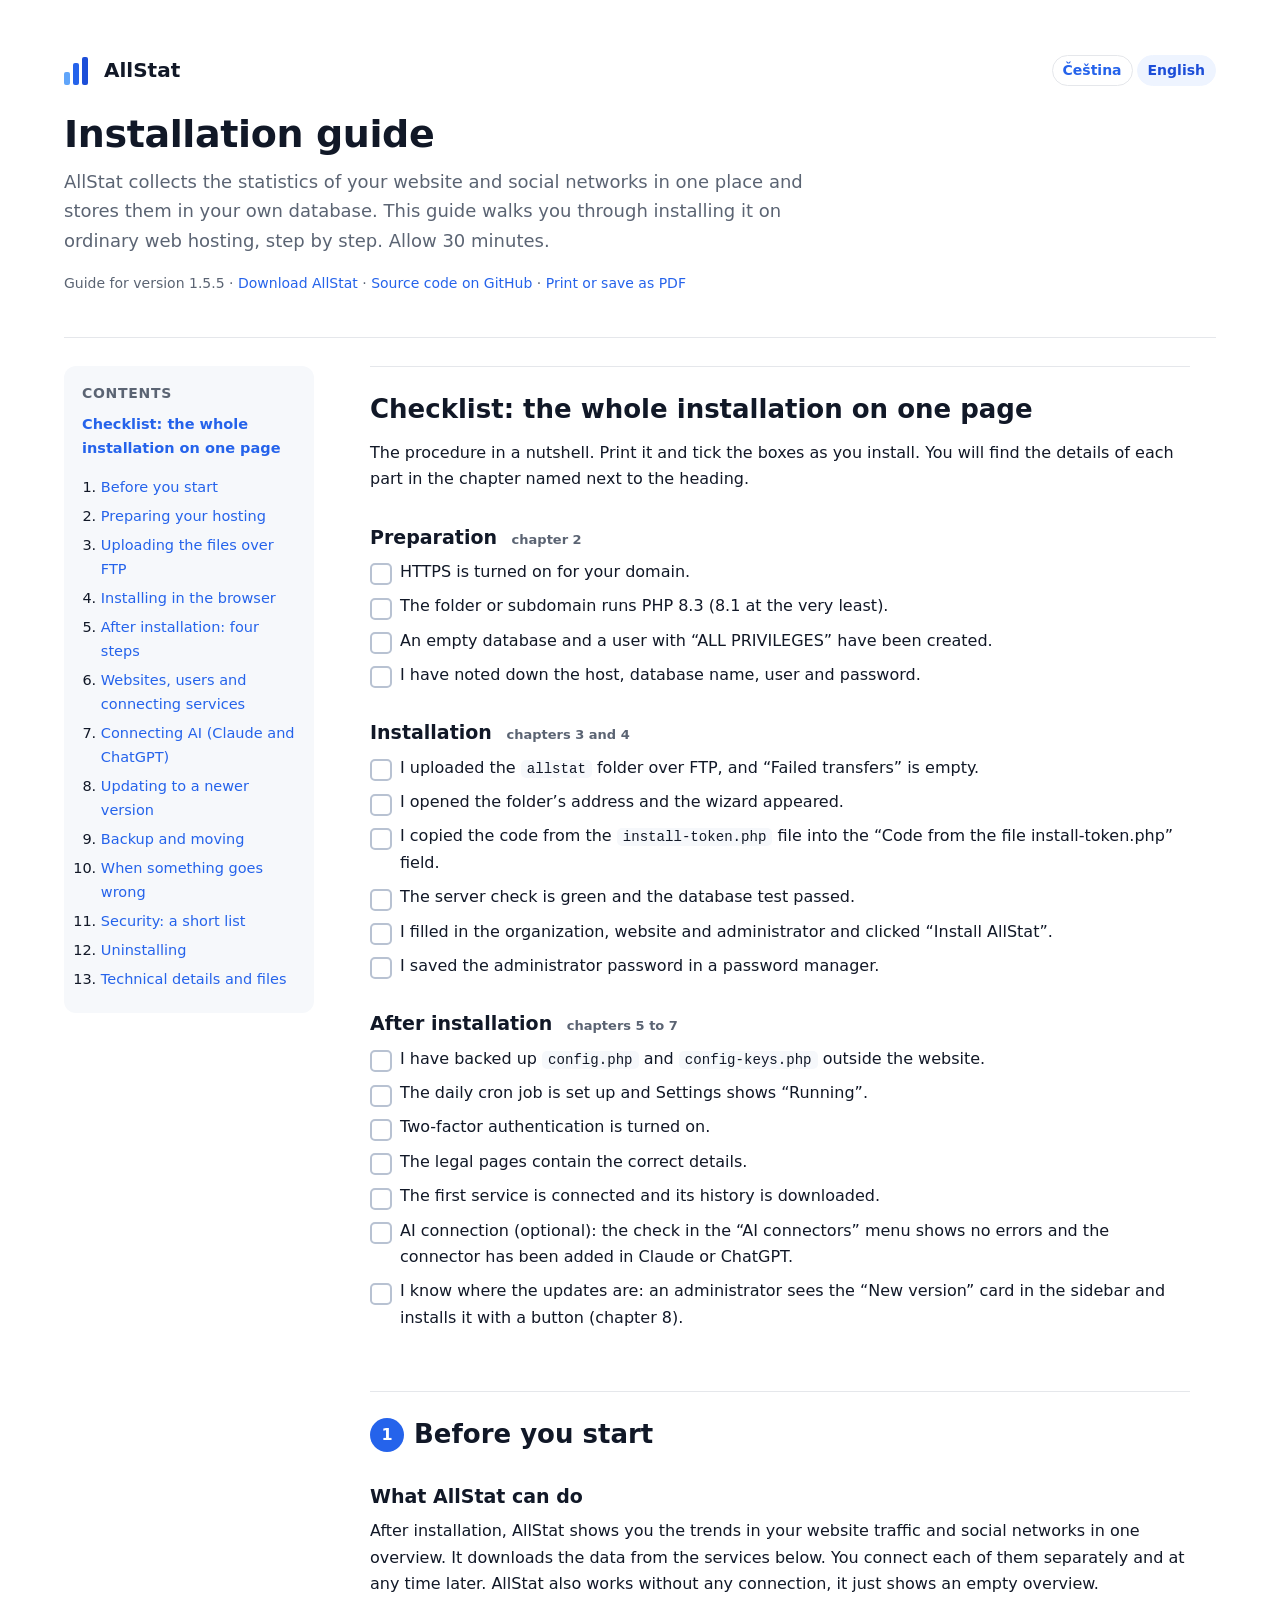
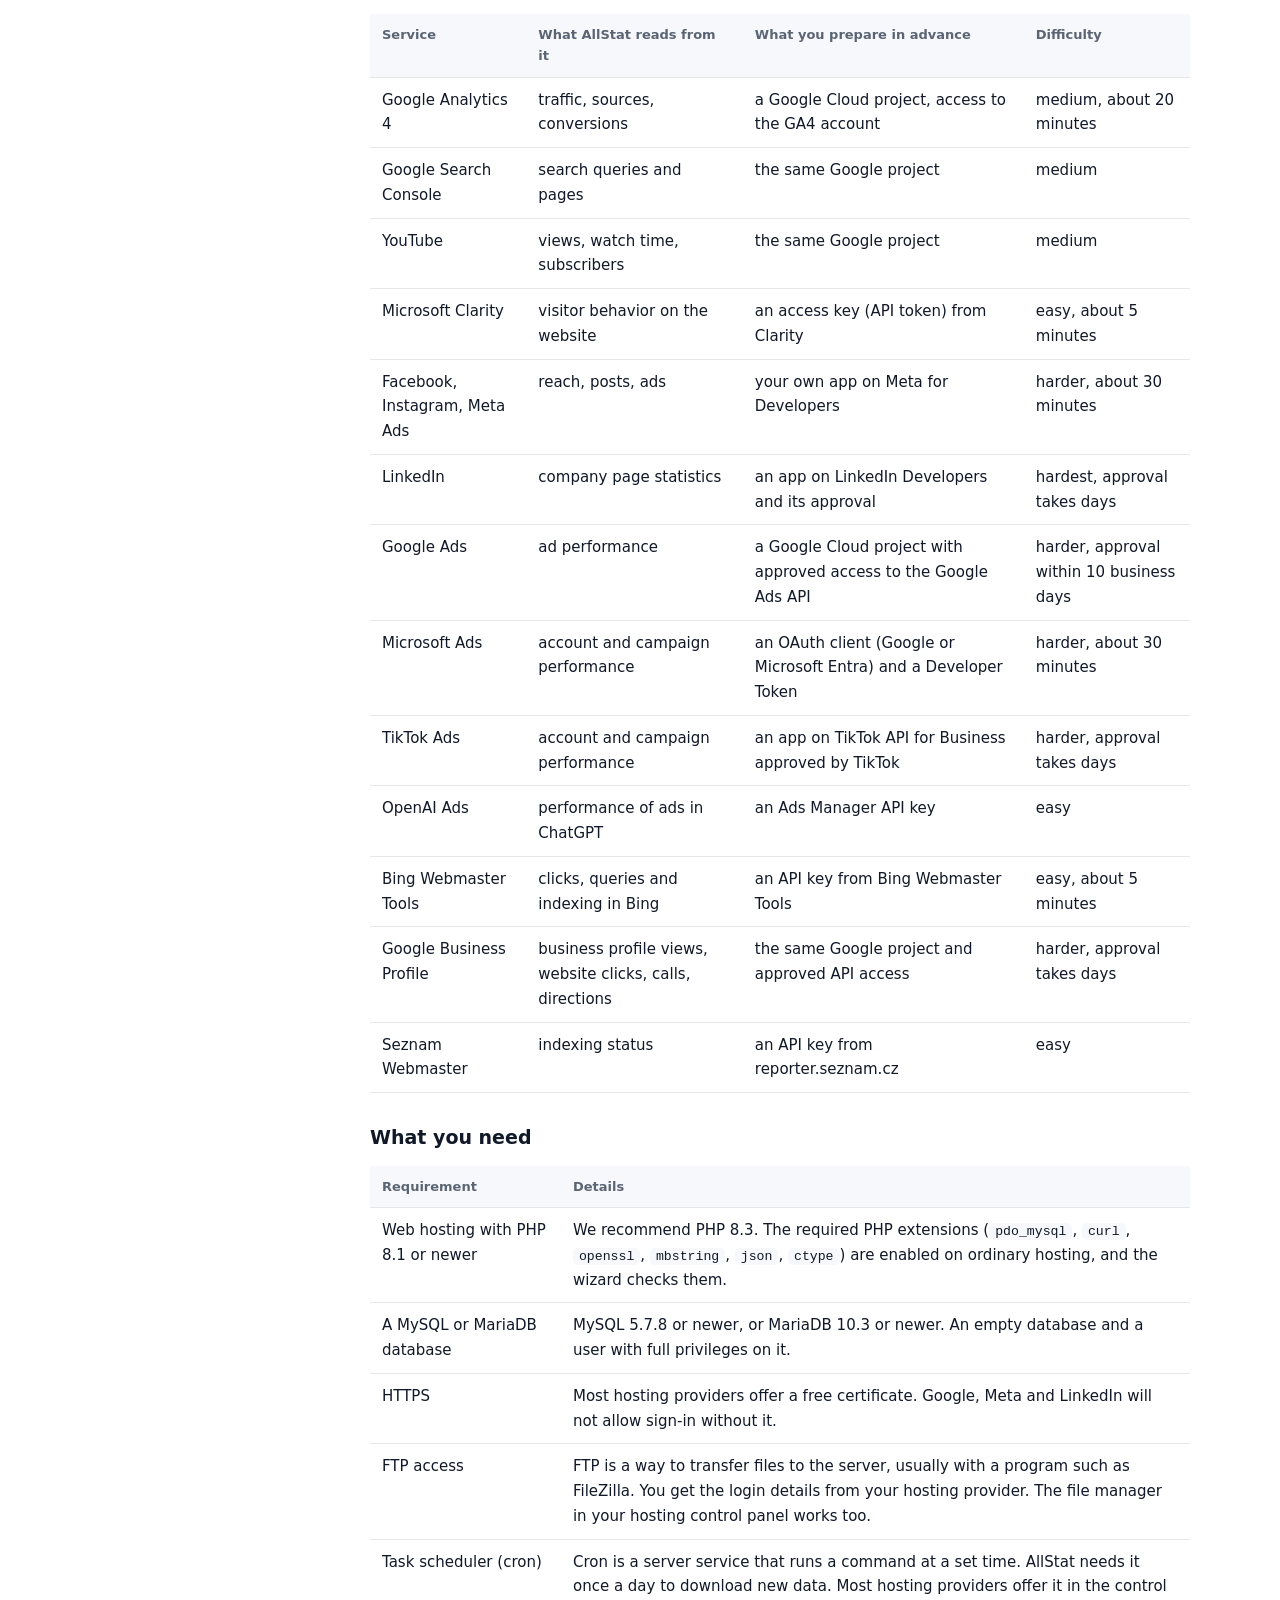
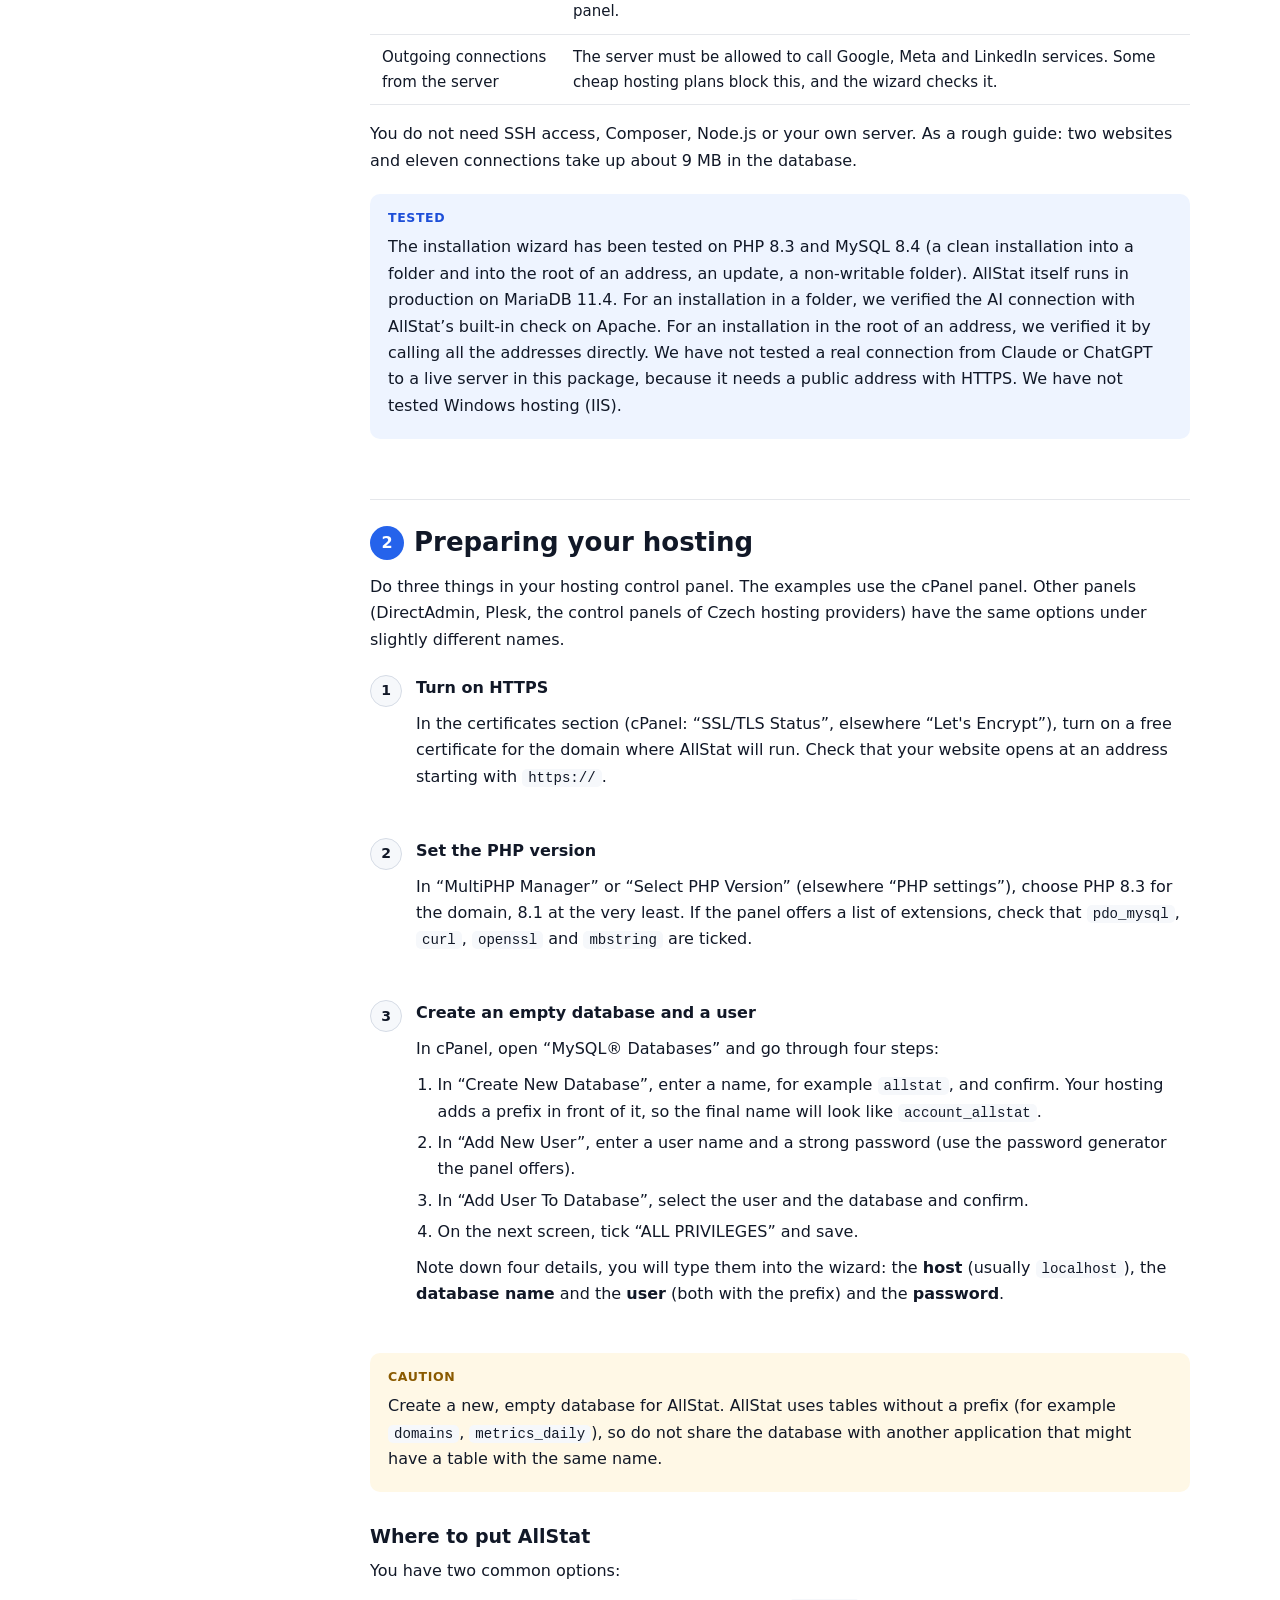
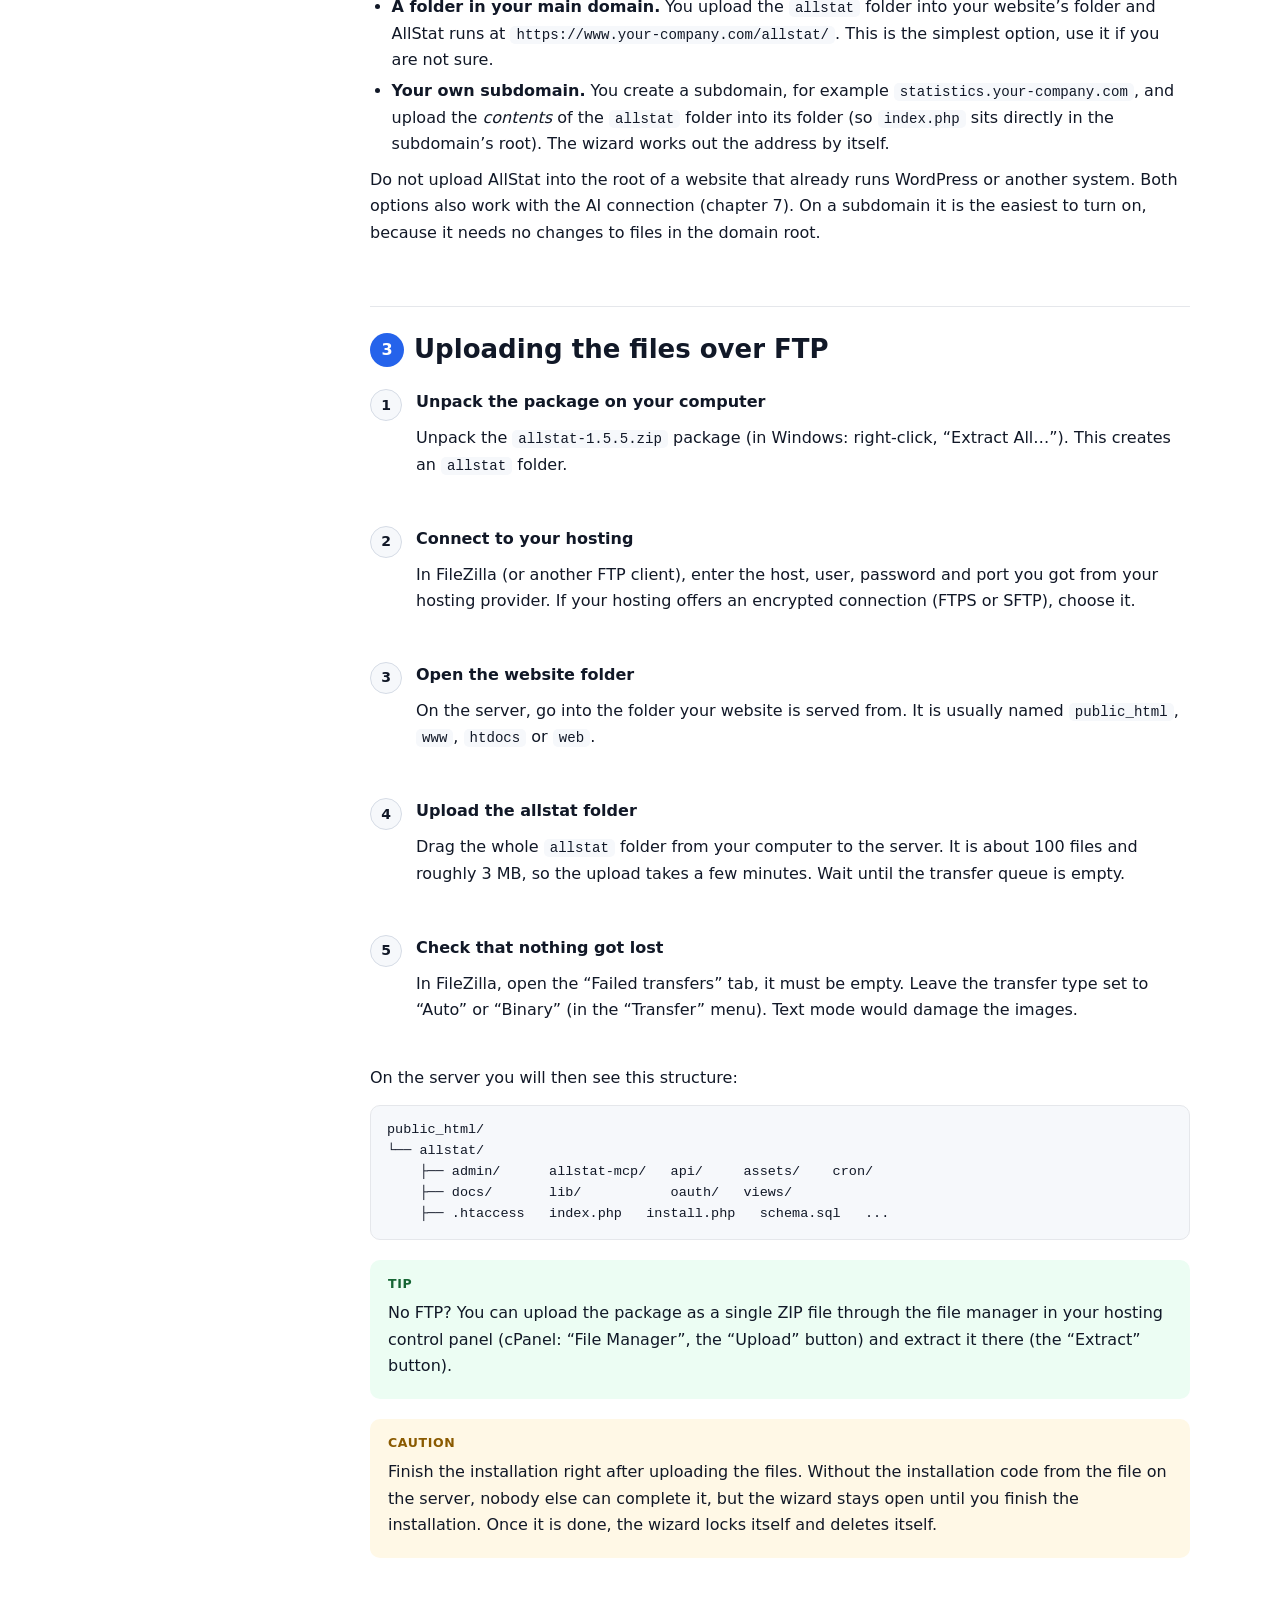
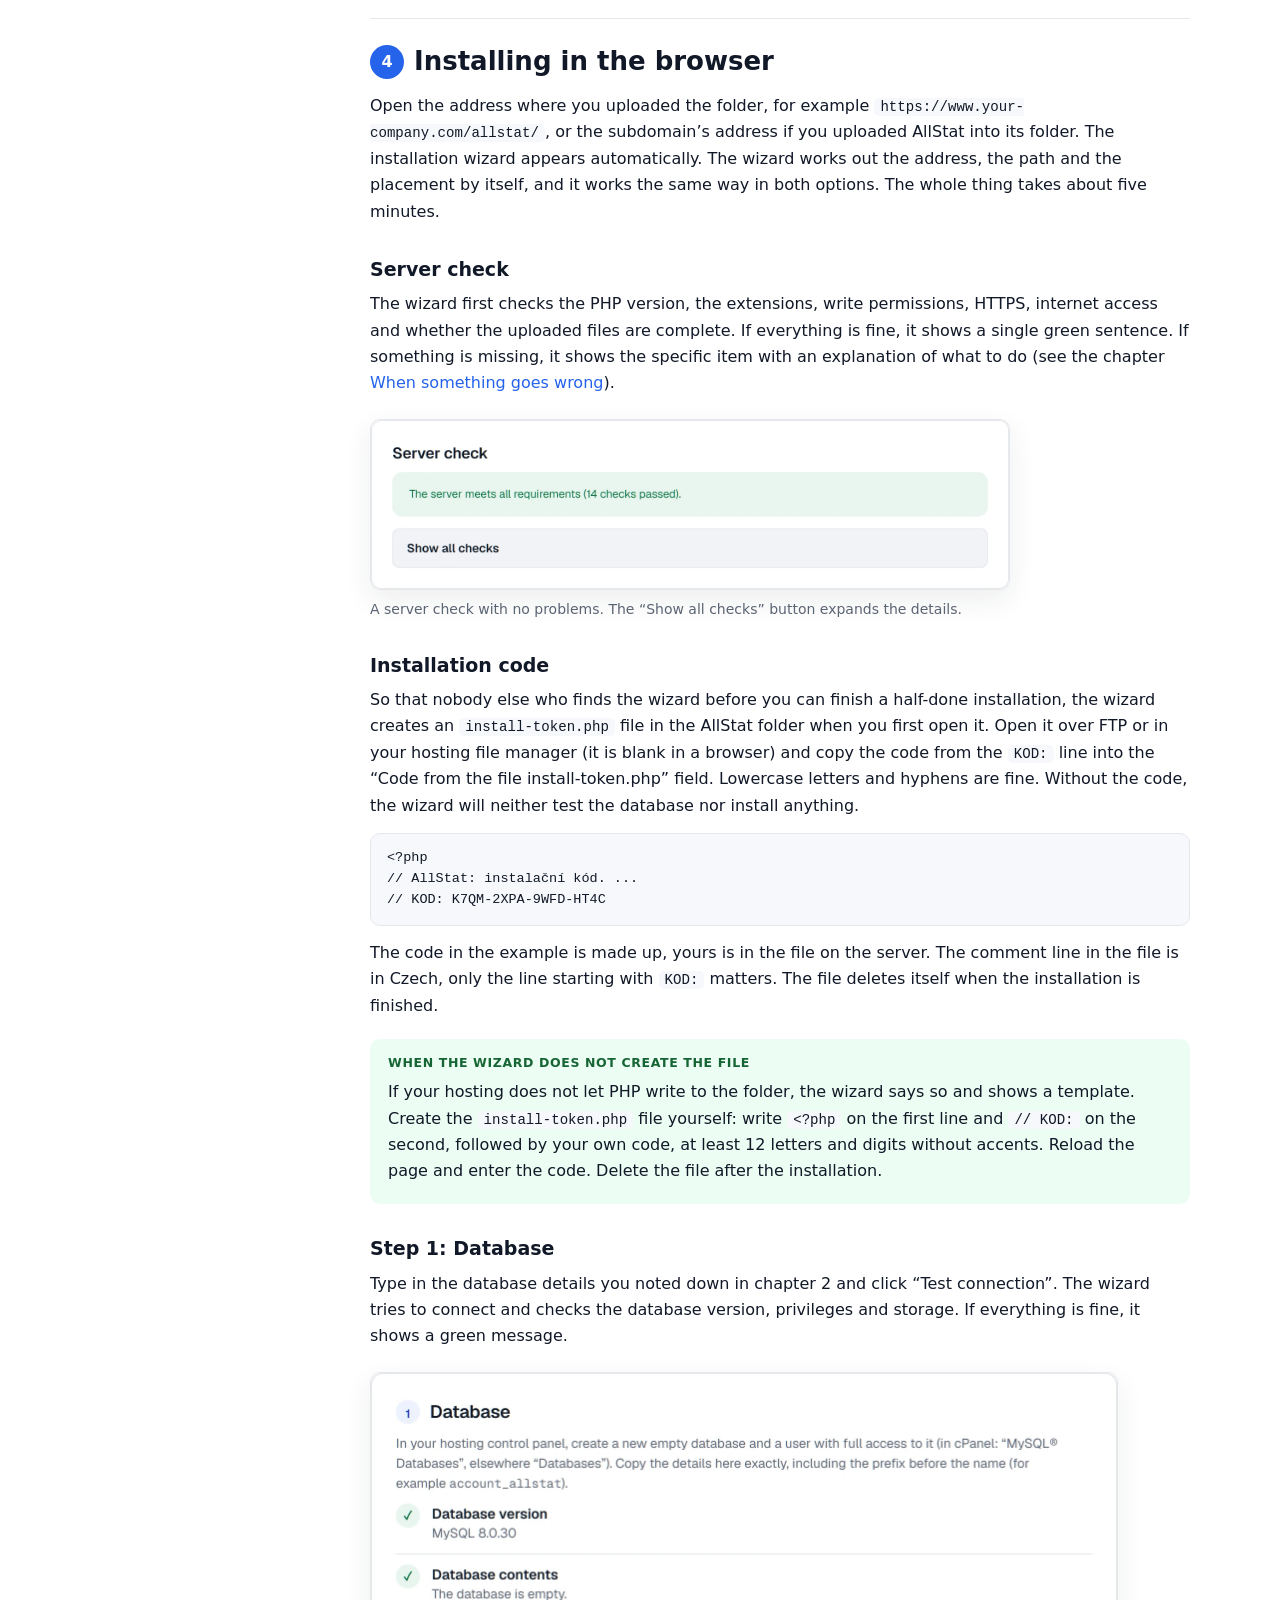
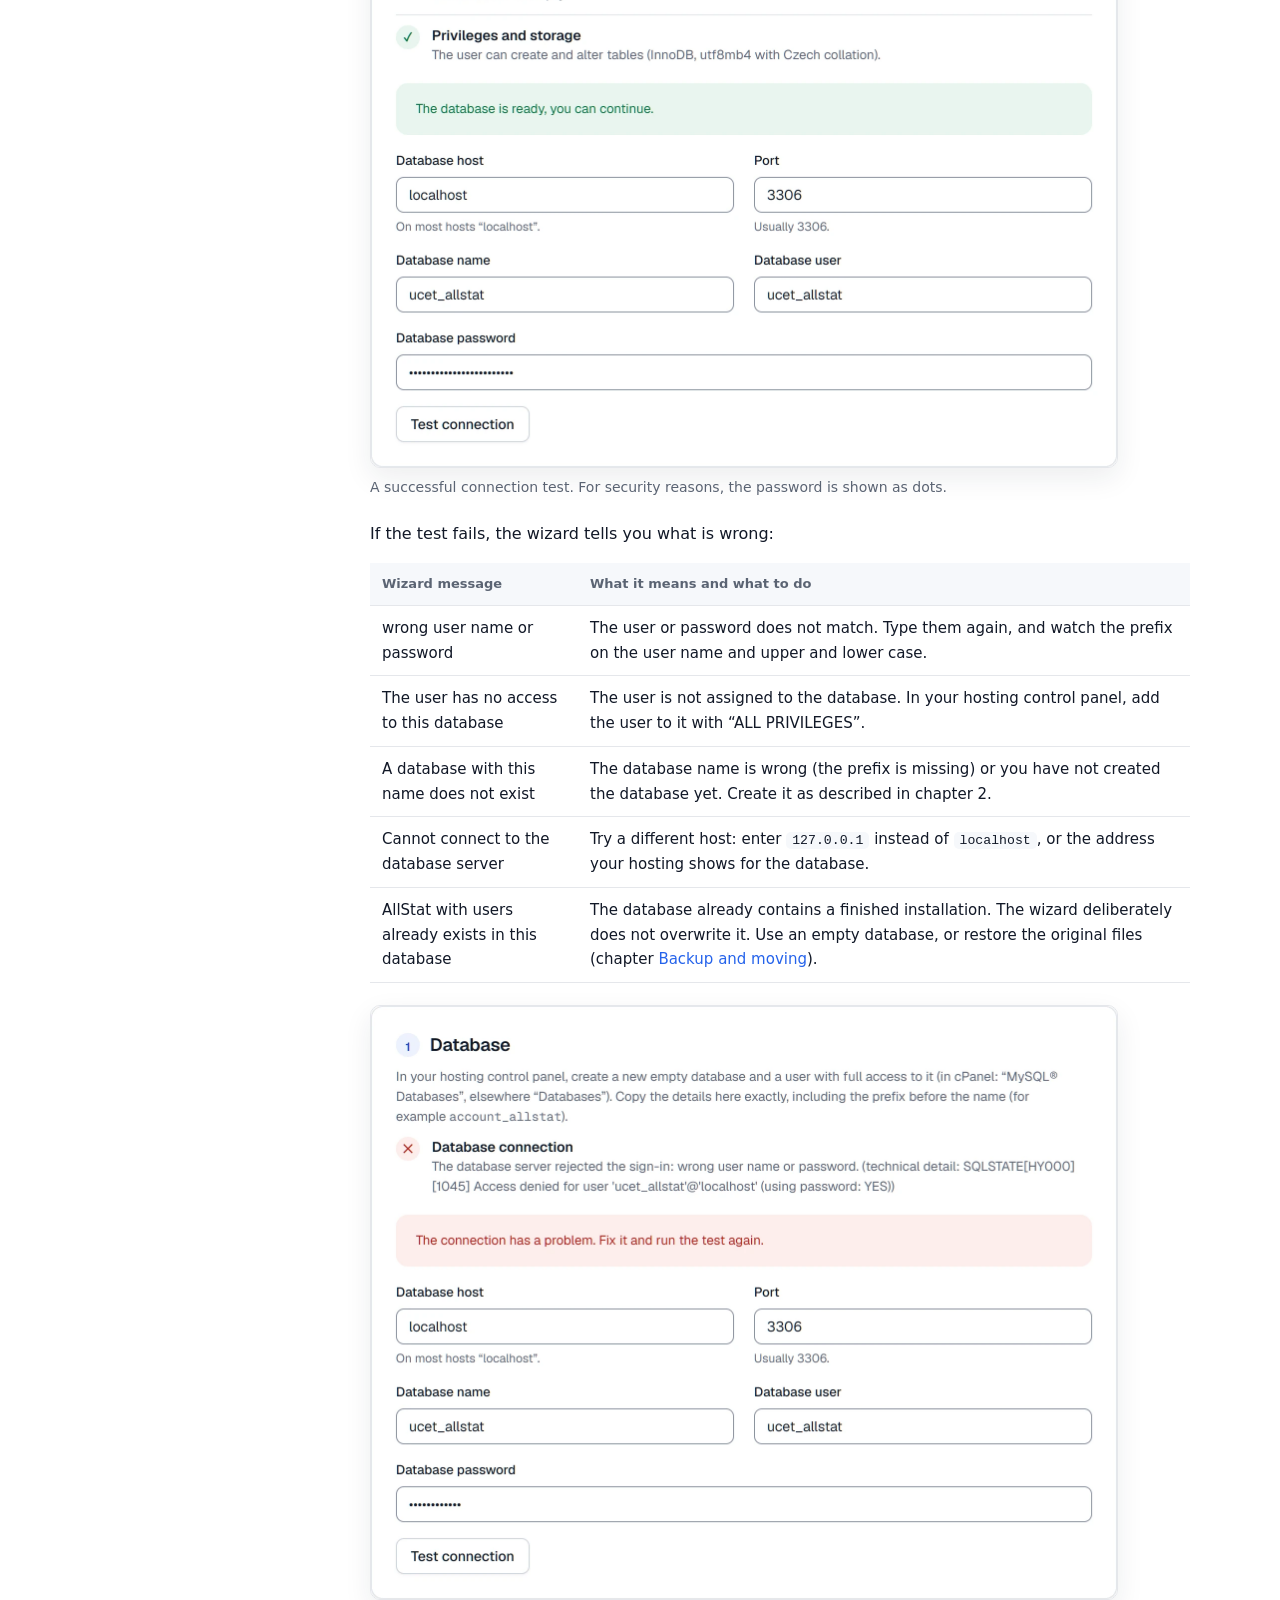
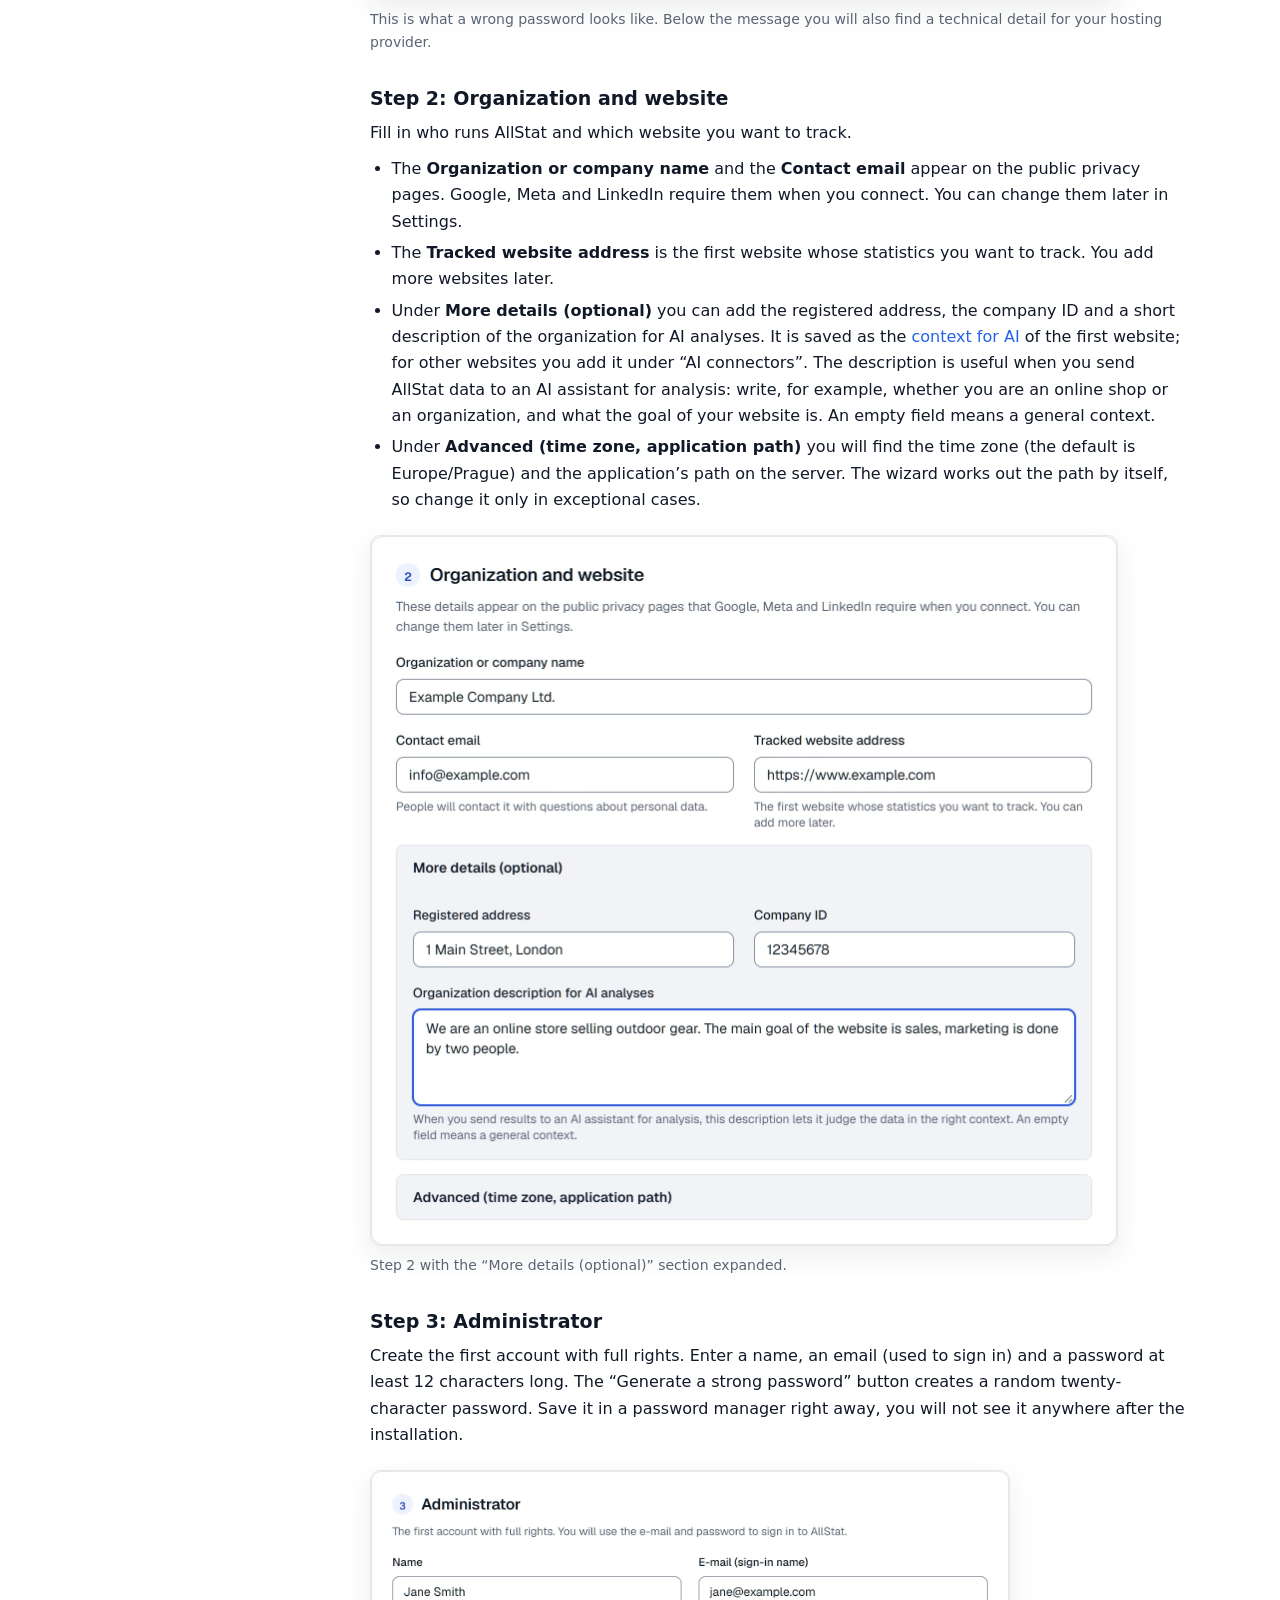
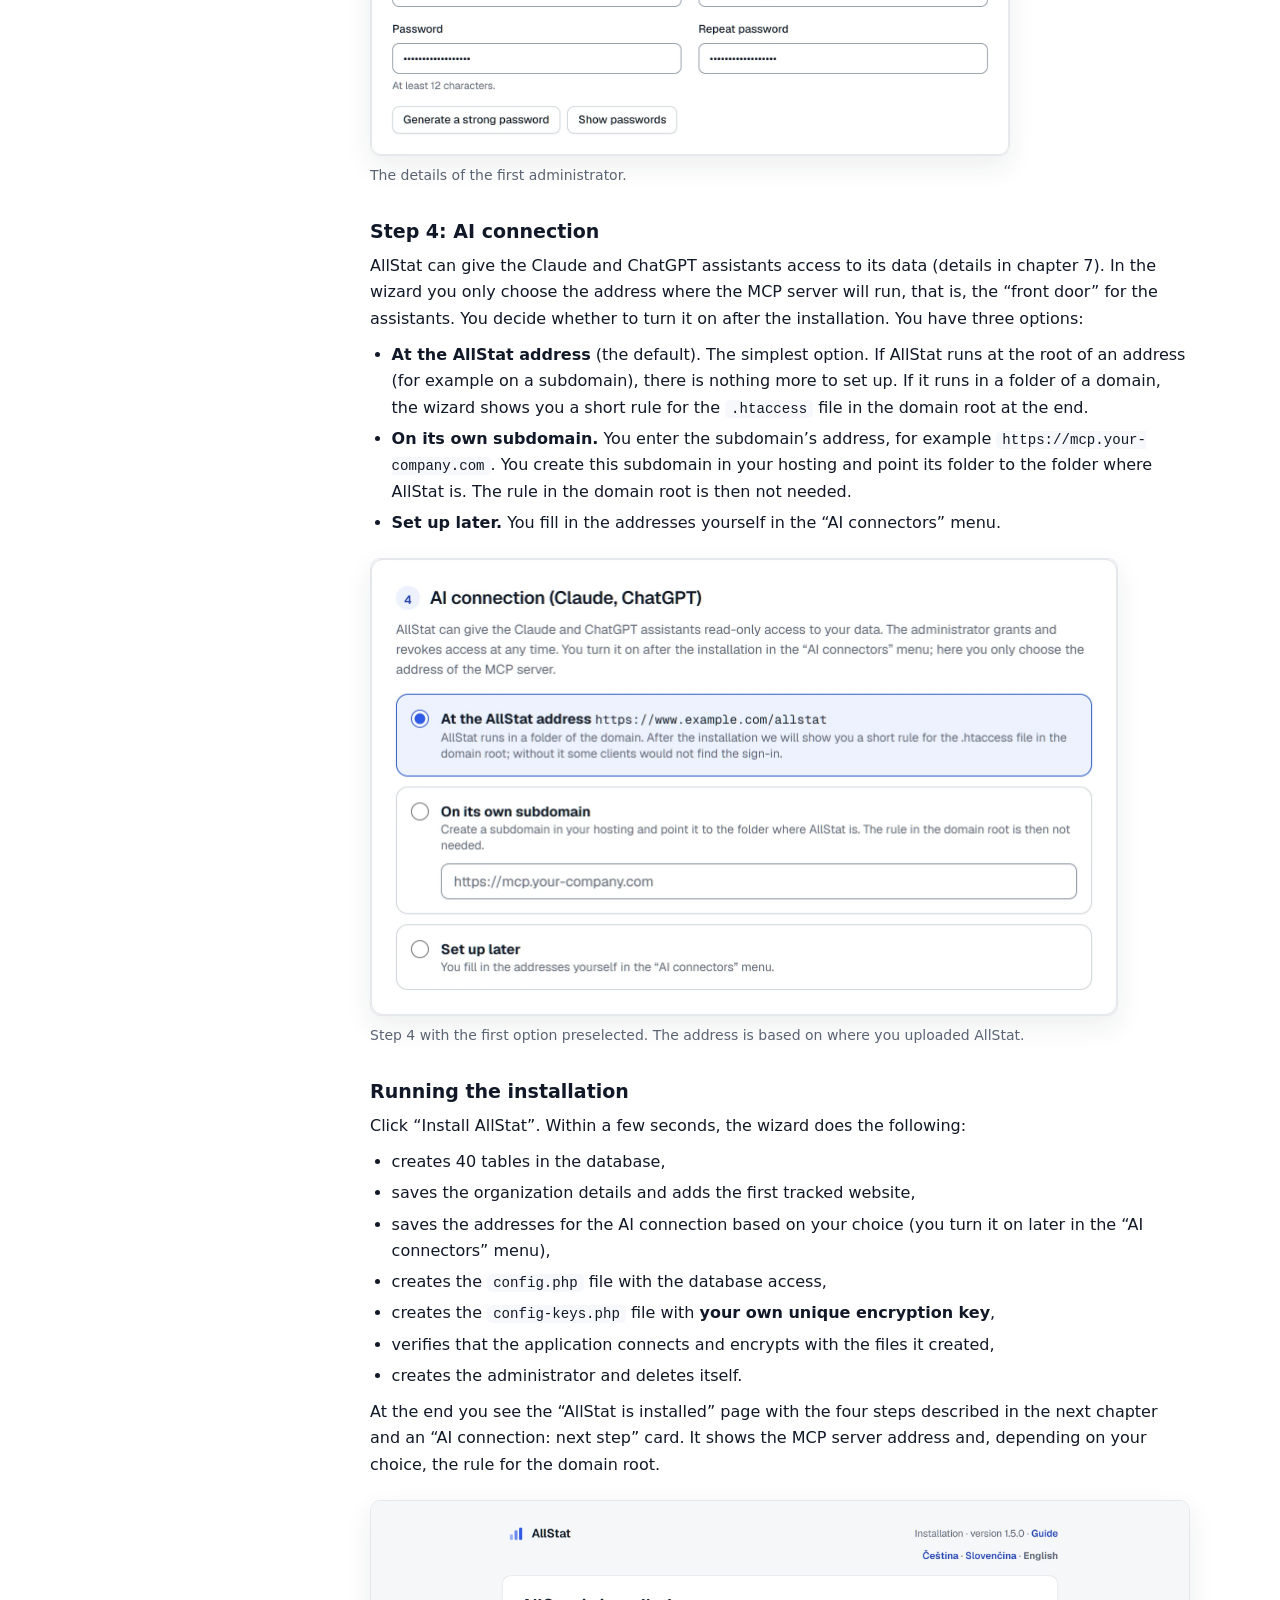
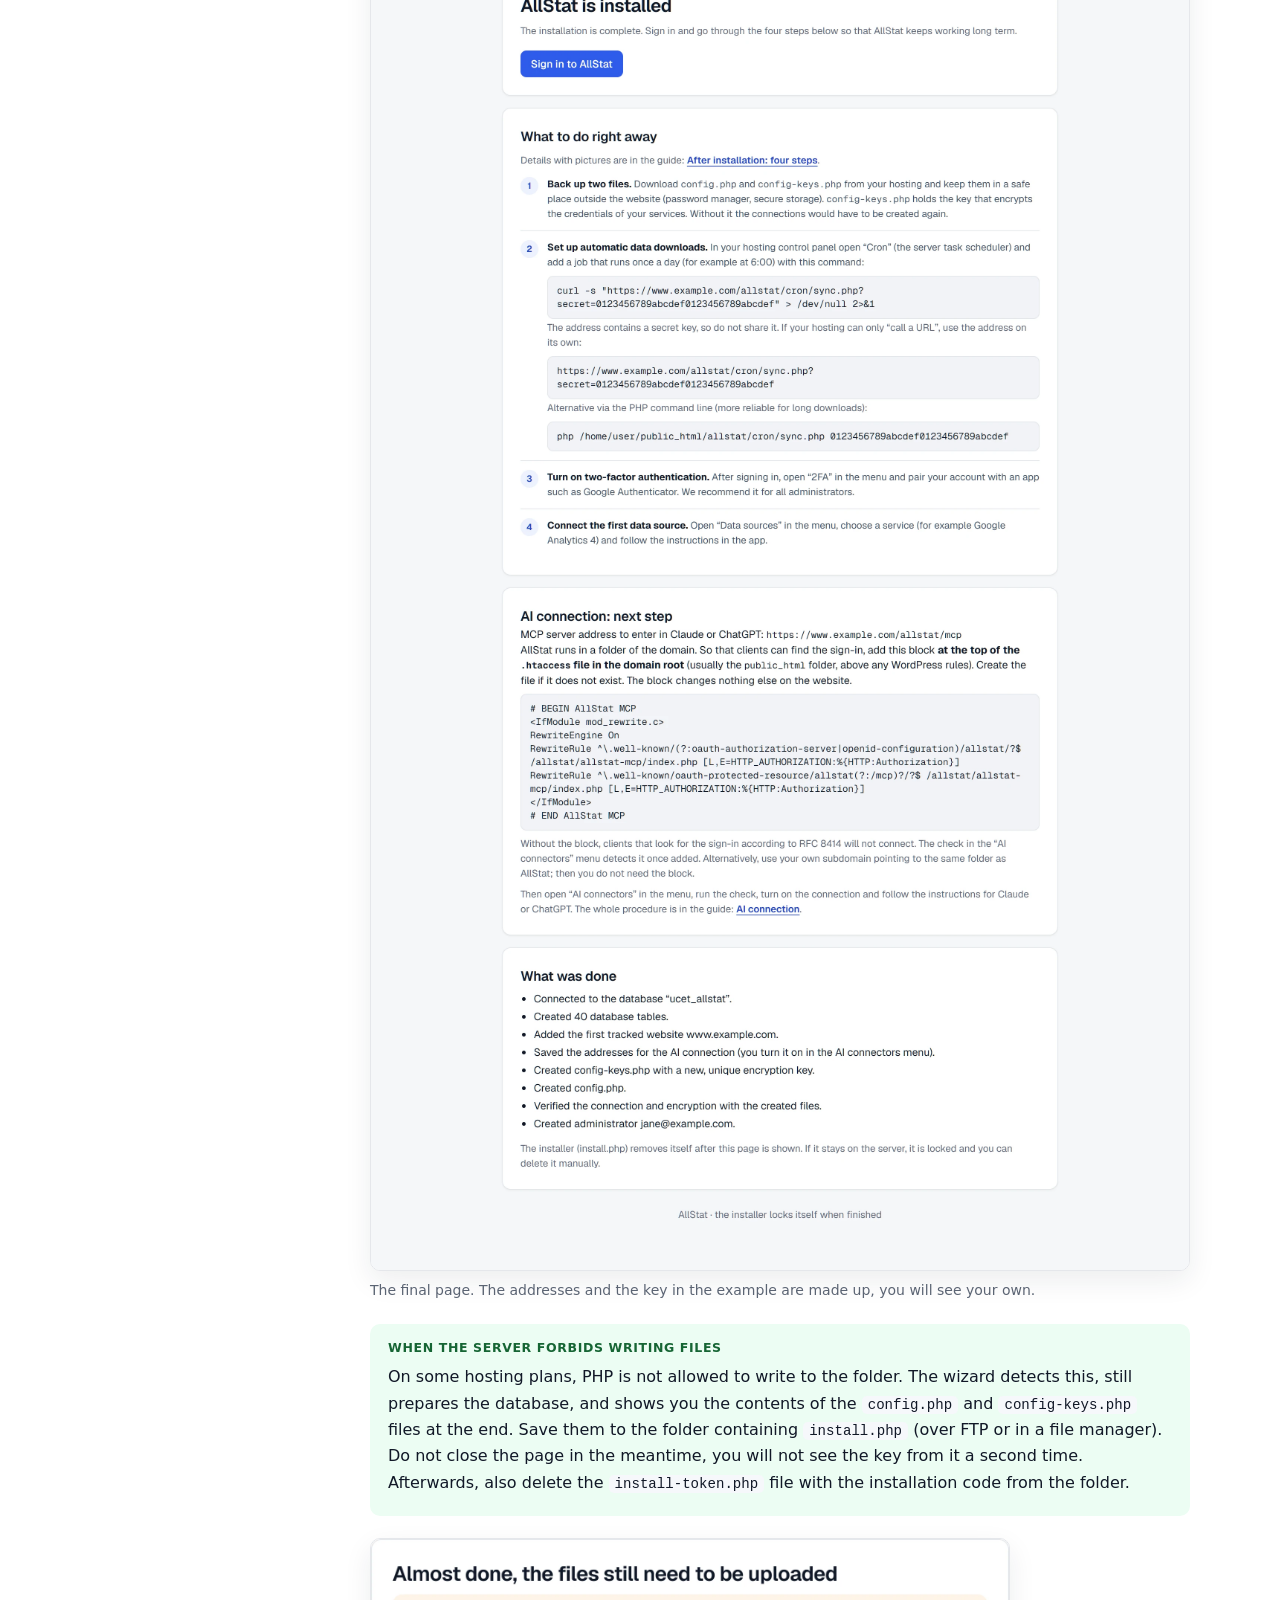
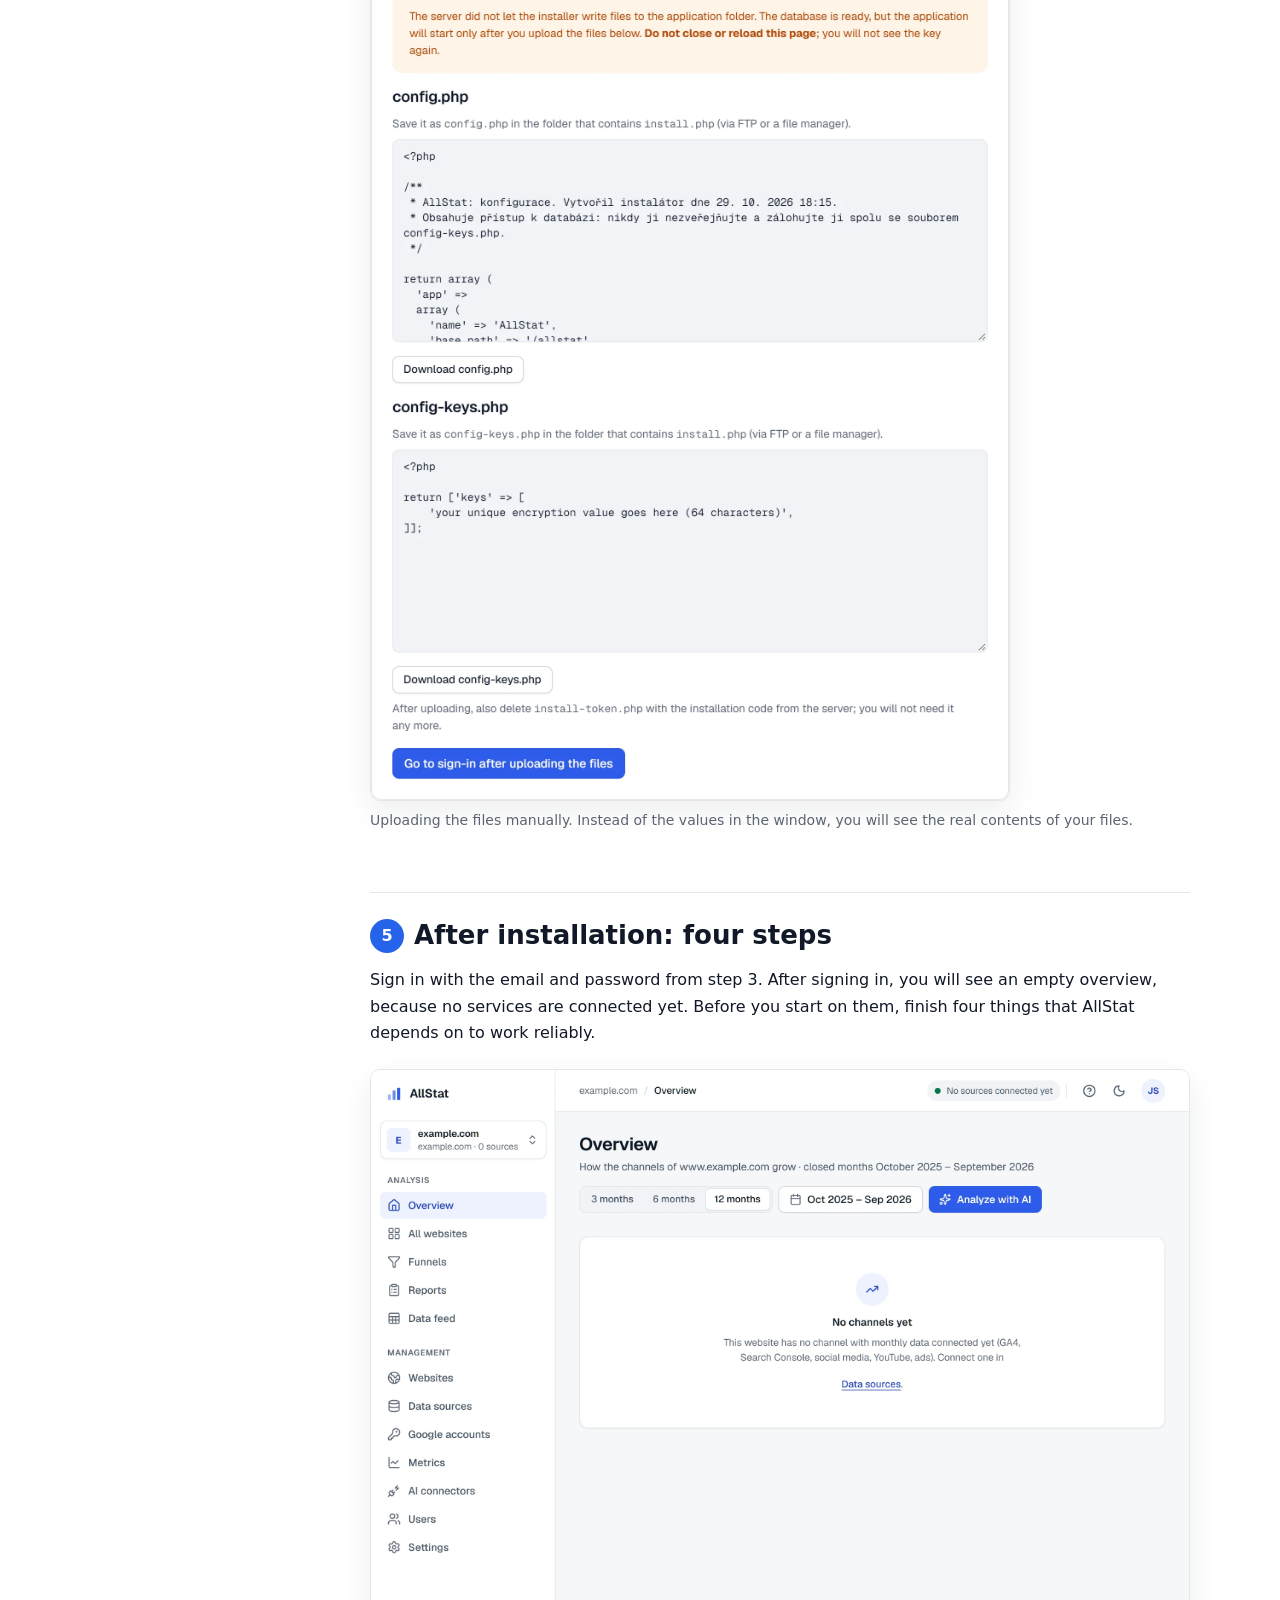
==== commit d3d1b336: "Návod 1.5.5: číslo verze, název balíčku, kód 2FA při připojení AI (CS i EN)" ====
--- a/en/index.html
+++ b/en/index.html
@@ -114,7 +114,7 @@
   <div class="brand"><span class="bars" aria-hidden="true"><i></i><i></i><i></i></span> AllStat<nav class="lang no-print" aria-label="Language"><a href="../" hreflang="cs" lang="cs">Čeština</a><span aria-current="page" lang="en">English</span></nav></div>
   <h1>Installation guide</h1>
   <p class="lead">AllStat collects the statistics of your website and social networks in one place and stores them in your own database. This guide walks you through installing it on ordinary web hosting, step by step. Allow 30 minutes.</p>
-  <p class="meta">Guide for version 1.5.0 · <a href="https://github.com/ffscz/AllStat/releases/latest">Download AllStat</a> · <a href="https://github.com/ffscz/AllStat">Source code on GitHub</a><span class="no-print"> · <button type="button" class="print-btn" data-print>Print or save as PDF</button></span></p>
+  <p class="meta">Guide for version 1.5.5 · <a href="https://github.com/ffscz/AllStat/releases/latest">Download AllStat</a> · <a href="https://github.com/ffscz/AllStat">Source code on GitHub</a><span class="no-print"> · <button type="button" class="print-btn" data-print>Print or save as PDF</button></span></p>
 </header>
 
 <nav class="toc" aria-label="Contents">
@@ -247,7 +247,7 @@
 
 <ol class="steps">
   <li><h4>Unpack the package on your computer</h4>
-    <p>Unpack the <code>allstat-1.5.0.zip</code> package (in Windows: right-click, “Extract All…”). This creates an <code>allstat</code> folder.</p></li>
+    <p>Unpack the <code>allstat-1.5.5.zip</code> package (in Windows: right-click, “Extract All…”). This creates an <code>allstat</code> folder.</p></li>
   <li><h4>Connect to your hosting</h4>
     <p>In FileZilla (or another FTP client), enter the host, user, password and port you got from your hosting provider. If your hosting offers an encrypted connection (FTPS or SFTP), choose it.</p></li>
   <li><h4>Open the website folder</h4>
@@ -592,8 +592,8 @@
   <li><h4>Add the connector in Claude or ChatGPT</h4>
     <p>The “AI connectors” page contains guides with your server’s address filled in. In short:</p>
     <ul>
-      <li><strong>Claude</strong> (web, desktop, mobile): open Customize, Connectors, Add custom connector. Enter AllStat as the name and the MCP server address with the <code>/mcp</code> ending as the URL. Click Connect, sign in to AllStat as an administrator, enter the code from your authenticator app and click “Allow”. The “Add to Claude” button on the page fills in the details for you.</li>
-      <li><strong>ChatGPT</strong> (web version): in Settings, Security and login, turn on Developer mode, open Plugins, click the plus and fill in the name AllStat, the MCP URL and Authentication OAuth. Then sign in to AllStat as an administrator, enter the code from your authenticator app and click “Allow”.</li>
+      <li><strong>Claude</strong> (web, desktop, mobile): open Customize, Connectors, Add custom connector. Enter AllStat as the name and the MCP server address with the <code>/mcp</code> ending as the URL. Click Connect, sign in to AllStat as an administrator, enter the code from your authenticator app and click “Allow”. If you have just signed in, you do not need to enter a code a second time. The “Add to Claude” button on the page fills in the details for you.</li>
+      <li><strong>ChatGPT</strong> (web version): in Settings, Security and login, turn on Developer mode, open Plugins, click the plus and fill in the name AllStat, the MCP URL and Authentication OAuth. Then sign in to AllStat as an administrator, enter the code from your authenticator app and click “Allow”. If you have just signed in, you do not need to enter a code a second time.</li>
       <li><strong>Claude Code</strong> (command line): <code>claude mcp add --transport http allstat https://www.your-company.com/allstat/mcp</code> and then, in Claude Code, the <code>/mcp</code> command, select allstat and choose Authenticate.</li>
     </ul>
     <figure><a class="zoom" href="img/17b-ai-konektory-navody.webp" title="Open full size"><img src="img/17b-ai-konektory-navody.webp" alt="Guides to connecting Claude, ChatGPT and Claude Code" width="780" height="802" loading="lazy" decoding="async"></a><figcaption>The guides on the AI connectors page. The server address is already filled in.</figcaption></figure>
@@ -803,7 +803,7 @@
 <table>
   <thead><tr><th>Item</th><th>Value</th></tr></thead>
   <tbody>
-    <tr><td>Package version</td><td>1.5.0</td></tr>
+    <tr><td>Package version</td><td>1.5.5</td></tr>
     <tr><td>License</td><td>GNU GPL version 3 (the <code>LICENSE</code> file), source code and updates at github.com/ffscz/AllStat</td></tr>
     <tr><td>Application language</td><td>Czech, Slovak and English</td></tr>
     <tr><td>Server requirements</td><td>PHP 8.1 or newer (8.3 recommended), MySQL 5.7.8 or newer or MariaDB 10.3 or newer, Apache or LiteSpeed (nginx with custom rules, see chapter 10)</td></tr>
@@ -839,7 +839,7 @@
 </main>
 
 <footer>
-  AllStat, version 1.5.0 · Installation guide. The screenshots show sample data.
+  AllStat, version 1.5.5 · Installation guide. The screenshots show sample data.
 </footer>
 
 </div>
